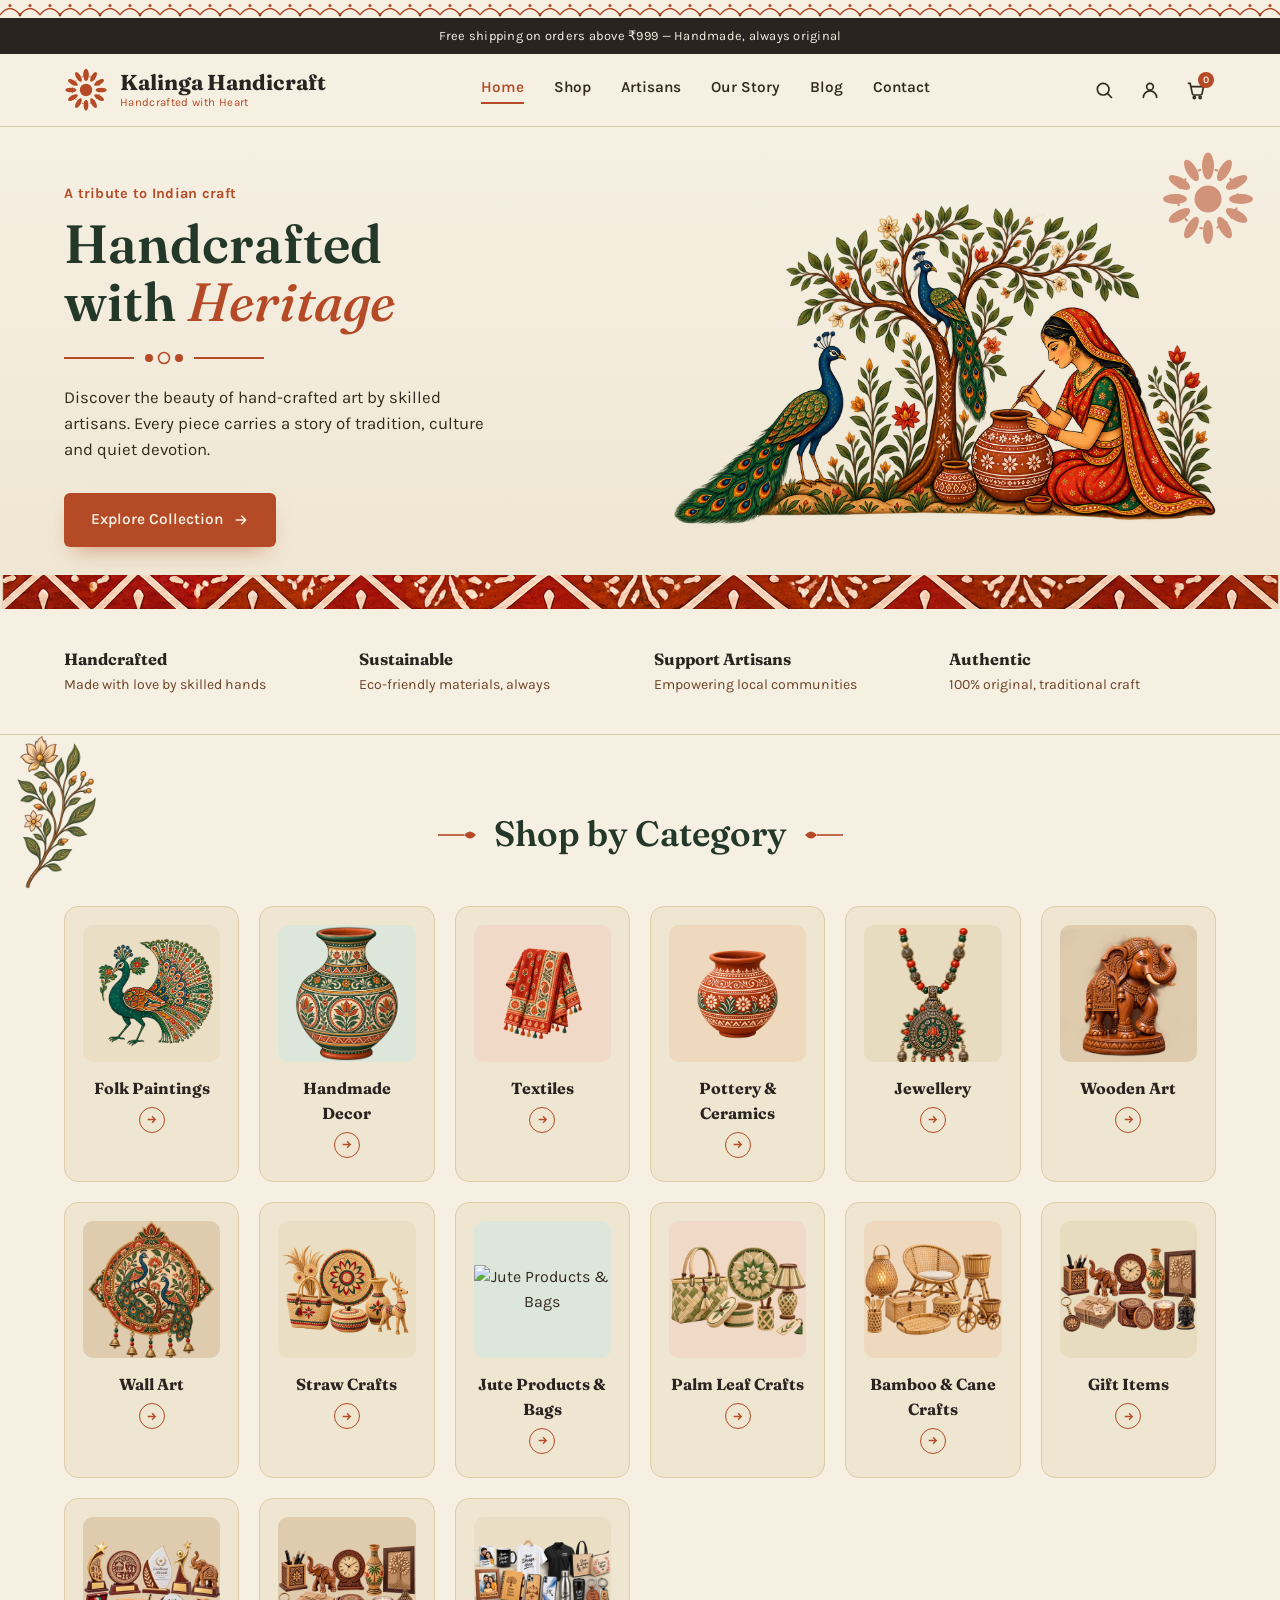
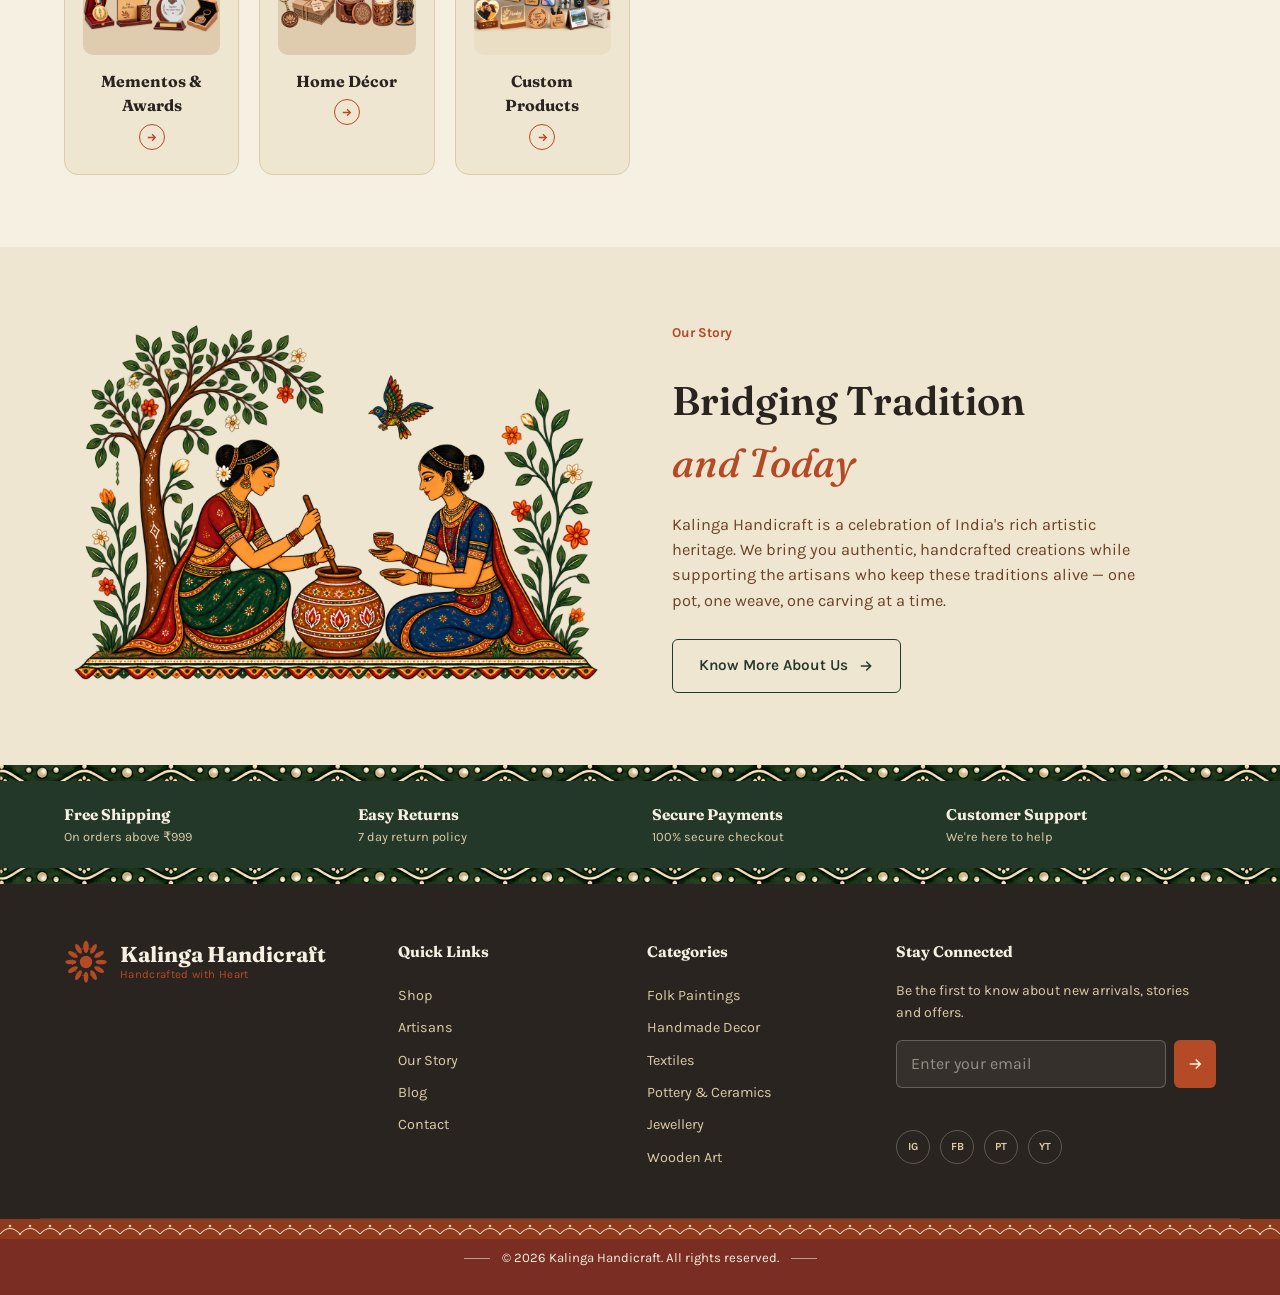
==== index.html @ b7c45e96 "first commit" ====
<!DOCTYPE html>
<html lang="en">
<head>
<meta charset="UTF-8">
<meta name="viewport" content="width=device-width, initial-scale=1.0">
<title>Kalinga Handicraft — Handcrafted with Heart</title>
<meta name="description" content="Discover authentic handcrafted art, textiles, pottery and jewellery made by skilled Indian artisans.">
<link rel="preconnect" href="https://fonts.googleapis.com">
<link rel="preconnect" href="https://fonts.gstatic.com" crossorigin>
<link href="https://fonts.googleapis.com/css2?family=Fraunces:ital,opsz,wght@0,9..144,400;0,9..144,500;0,9..144,600;0,9..144,700;1,9..144,500&family=Karla:wght@400;500;600;700&display=swap" rel="stylesheet">
<link rel="stylesheet" href="styles.css">
<style>
  /* ============ Added: branch decor + wooden-art 6-col grid tweaks ============
     These can be moved into styles.css later — left here inline so they work
     immediately without touching your existing stylesheet. */

  .categories { position: relative; overflow: hidden; }

  .category-branch {
    position: absolute;
    top: 0;
    height: 100%;
    width: clamp(60px, 8vw, 140px);
    object-fit: contain;
    object-position: top center;
    pointer-events: none;
    opacity: 0.9;
    z-index: 0;
  }
  .category-branch-left  { left: 0; }
  .category-branch-right { right: 0; transform: scaleX(-1); }

  .categories .wrap { position: relative; z-index: 1; }

  /* 6 categories now instead of 5 */
  .category-grid {
    display: grid;
    grid-template-columns: repeat(6, 1fr);
    gap: 20px;
  }
  @media (max-width: 900px) {
    .category-grid { grid-template-columns: repeat(3, 1fr); }
  }
  @media (max-width: 560px) {
    .category-grid { grid-template-columns: repeat(2, 1fr); }
    .category-branch { display: none; } /* keep mobile clean */
  }
</style>
</head>
<body>

<!-- ============ ORNAMENTAL TOP BORDER ============ -->
<div class="deco-strip deco-strip--top" aria-hidden="true"></div>

<!-- ============ TOP UTILITY STRIP ============ -->
<div class="topbar">
  <p>Free shipping on orders above ₹999 — Handmade, always original</p>
</div>

<!-- ============ HEADER ============ -->
<header class="site-header" id="siteHeader">
  <div class="wrap header-row">
    <a href="#" class="brand">
      <span class="brand-mark" aria-hidden="true">
        <svg viewBox="0 0 64 64"><use href="#motif-sun"></use></svg>
      </span>
      <span class="brand-text">
        <strong>Kalinga Handicraft</strong>
        <em>Handcrafted with Heart</em>
      </span>
    </a>

    <nav class="main-nav" id="mainNav" aria-label="Primary">
      <a href="#" class="active">Home</a>
      <a href="#categories">Shop</a>
      <a href="#story">Artisans</a>
      <a href="#story">Our Story</a>
      <a href="#footer">Blog</a>
      <a href="#footer">Contact</a>
    </nav>

    <div class="header-actions">
      <button class="icon-btn" id="searchToggle" aria-label="Search" aria-expanded="false">
        <svg viewBox="0 0 24 24"><circle cx="11" cy="11" r="7"/><line x1="21" y1="21" x2="16.4" y2="16.4"/></svg>
      </button>
      <button class="icon-btn" aria-label="Account">
        <svg viewBox="0 0 24 24"><circle cx="12" cy="8" r="4"/><path d="M4 21c0-4.4 3.6-8 8-8s8 3.6 8 8"/></svg>
      </button>
      <button class="icon-btn cart-btn" id="cartBtn" aria-label="Cart, 0 items">
        <svg viewBox="0 0 24 24"><path d="M3 4h2l2.6 12.4a2 2 0 0 0 2 1.6h7.7a2 2 0 0 0 2-1.6L21 8H6"/><circle cx="10" cy="21" r="1.3"/><circle cx="17" cy="21" r="1.3"/></svg>
        <span class="cart-count" id="cartCount">0</span>
      </button>
      <button class="hamburger" id="hamburger" aria-label="Open menu" aria-expanded="false">
        <span></span><span></span><span></span>
      </button>
    </div>
  </div>

  <div class="search-panel" id="searchPanel">
    <div class="wrap">
      <form id="searchForm">
        <input type="search" placeholder="Search for pottery, textiles, jewellery…" aria-label="Search products" autocomplete="off">
        <button type="submit">Search</button>
      </form>
    </div>
  </div>
</header>

<!-- ============ HERO ============ -->
<section class="hero">
  <svg class="hero-corner" viewBox="0 0 120 120" aria-hidden="true"><use href="#motif-sun"></use></svg>

  <div class="wrap hero-grid">
    <div class="hero-copy">
      <p class="hero-kicker">A tribute to Indian craft</p>
      <h1>Handcrafted<br>with <span>Heritage</span></h1>
      <div class="hero-rule" aria-hidden="true">
        <svg viewBox="0 0 200 14"><use href="#motif-divider"></use></svg>
      </div>
      <p class="hero-desc">Discover the beauty of hand-crafted art by skilled artisans. Every piece carries a story of tradition, culture and quiet devotion.</p>
      <a href="#categories" class="btn btn-primary">
        Explore Collection
        <svg viewBox="0 0 24 24" aria-hidden="true"><path d="M5 12h14M13 6l6 6-6 6"/></svg>
      </a>
    </div>

    <!--
      HOME PAGE / HERO IMAGE
      Save your image as: images/home-hero.jpg
      (or update the src below to match whatever filename you use)
    -->
    <div class="hero-art">
      <img src="images/home-hero.jpg" alt="Handcrafted Indian art and artisans" class="hero-illustration" loading="eager">
    </div>
  </div>

  <img src="images/hero-border.png" alt="" class="hero-border" aria-hidden="true">
</section>

<!-- ============ VALUE STRIP ============ -->
<section class="value-strip">
  <div class="wrap value-grid">
    <div class="value-item">
      <div><h3>Handcrafted</h3><p>Made with love by skilled hands</p></div>
    </div>
    <div class="value-item">
      <div><h3>Sustainable</h3><p>Eco-friendly materials, always</p></div>
    </div>
    <div class="value-item">
      <div><h3>Support Artisans</h3><p>Empowering local communities</p></div>
    </div>
    <div class="value-item">
      <div><h3>Authentic</h3><p>100% original, traditional craft</p></div>
    </div>
  </div>
</section>

<!-- ============ CATEGORIES ============ -->
<section class="categories" id="categories">

  <!--
    SIDE BRANCH DECORATIONS
    Save these two images as:
      images/left-branch-tree.jpg
      images/right-branch-tree.jpg
    (a tall, narrow vine/floral illustration works best — see the reference
    design). The right one is auto-mirrored with CSS (transform: scaleX(-1))
    so a single artwork can be reused on both sides if you prefer.
  -->
  <img src="images/left-branch-tree.jpg" alt="" class="category-branch category-branch-left" aria-hidden="true">

  <div class="wrap">
    <h2 class="section-title">
      <svg viewBox="0 0 40 14" class="title-flourish" aria-hidden="true"><use href="#motif-flourish"></use></svg>
      Shop by Category
      <svg viewBox="0 0 40 14" class="title-flourish flip" aria-hidden="true"><use href="#motif-flourish"></use></svg>
    </h2>

    <!--
      CATEGORY CARD IMAGES
      Save each image using the filename shown in each card's src
      (all inside an "images" folder):

        images/folk-paintings.jpg
        images/handmade-decor.jpg
        images/textiles.jpg
        images/pottery-ceramics.jpg
        images/jewellery.jpg
        images/wooden-art.jpg

      NOTE: if your live site still shows icon shapes instead of these
      photos, it's because script.js is likely re-generating this grid on
      load and overwriting it. Share script.js and I can remove that so
      this static markup (with real photos) is what actually renders.

      Add or remove <div class="category-card"> blocks to match your real
      categories — just keep each image filename matching what you upload.
    -->
    <div class="category-grid" id="categoryGrid">
      <a href="#" class="category-card">
        <img src="images/folk-paintings.jpg" alt="Folk Paintings" loading="lazy">
        <h3>Folk Paintings</h3>
      </a>
      <a href="#" class="category-card">
        <img src="images/handmade-decor.jpg" alt="Handmade Decor" loading="lazy">
        <h3>Handmade Decor</h3>
      </a>
      <a href="#" class="category-card">
        <img src="images/textiles.jpg" alt="Textiles" loading="lazy">
        <h3>Textiles</h3>
      </a>
      <a href="#" class="category-card">
        <img src="images/pottery-ceramics.jpg" alt="Pottery & Ceramics" loading="lazy">
        <h3>Pottery &amp; Ceramics</h3>
      </a>
      <a href="#" class="category-card">
        <img src="images/jewellery.jpg" alt="Jewellery" loading="lazy">
        <h3>Jewellery</h3>
      </a>
      <a href="#" class="category-card">
        <img src="images/wooden-art.jpg" alt="Wooden Art" loading="lazy">
        <h3>Wooden Art</h3>
      </a>
      <a href="#" class="category-card">
        <img src="images/wall-art.jpg" alt="Wall Art" loading="lazy">
        <h3>Wall Art</h3>
      </a>
      <a href="#" class="category-card">
        <img src="images/Straw Crafts.jpg" alt="Straw Crafts" loading="lazy">
        <h3>Straw Crafts</h3>
      </a>
      <a href="#" class="category-card">
        <img src="images/jute-products-bags.jpg" alt="Jute Products & Bags" loading="lazy">
        <h3>Jute Products & Bags</h3>
      </a>
      <a href="#" class="category-card">
        <img src="images/palm-leaf-crafts.jpg" alt="Palm Leaf Crafts" loading="lazy">
        <h3>Palm Leaf Crafts</h3>
      </a>
      <a href="#" class="category-card">
        <img src="images/Bamboo & Cane Crafts  .jpg" alt="Bamboo & Cane Crafts" loading="lazy">
        <h3>Bamboo & Cane Crafts</h3>
      </a>
      <a href="#" class="category-card">
        <img src="images/Gift Items.jpg" alt="Gift Items" loading="lazy">
        <h3>Gift Items</h3>
      </a>
      <a href="#" class="category-card">
        <img src="images/Mementos Awards.jpg" alt="Mementos & Awards" loading="lazy">
        <h3>Mementos & Awards</h3>
      </a>
      <a href="#" class="category-card">
        <img src="images/Home Décor.jpg" alt="Home Décor" loading="lazy">
        <h3>Home Décor</h3>
      </a>
      <a href="#" class="category-card">
        <img src="images/Custom Products.jpg" alt="Custom Products" loading="lazy">
        <h3>Custom Products</h3>
      </a>
    </div>
  </div>
</section>

<!-- ============ STORY ============ -->
<section class="story" id="story">
  <div class="wrap story-grid">
    <!--
      OUR STORY IMAGE
      Save your image as: images/our-story.jpg
      (or update the src below to match whatever filename you use)
    -->
    <div class="story-art">
      <img src="images/our-story.jpg" alt="Artisans shaping pottery by hand" class="story-illustration" loading="lazy">
    </div>

    <div class="story-copy">
      <p class="eyebrow-line"><span>Our Story</span></p>
      <h2>Bridging Tradition<br><em>and Today</em></h2>
      <p>Kalinga Handicraft is a celebration of India's rich artistic heritage. We bring you authentic, handcrafted creations while supporting the artisans who keep these traditions alive — one pot, one weave, one carving at a time.</p>
      <a href="#footer" class="btn btn-outline">
        Know More About Us
        <svg viewBox="0 0 24 24" aria-hidden="true"><path d="M5 12h14M13 6l6 6-6 6"/></svg>
      </a>
    </div>
  </div>
</section>

<!-- ============ SERVICE STRIP ============ -->
<section class="service-strip">
  <img src="images/quicklinks-border-top.png" alt="" class="service-strip-border service-strip-border--top" aria-hidden="true">
  <div class="wrap service-grid">
    <div class="service-item">
      <div><h4>Free Shipping</h4><p>On orders above ₹999</p></div>
    </div>
    <div class="service-item">
      <div><h4>Easy Returns</h4><p>7 day return policy</p></div>
    </div>
    <div class="service-item">
      <div><h4>Secure Payments</h4><p>100% secure checkout</p></div>
    </div>
    <div class="service-item">
      <div><h4>Customer Support</h4><p>We're here to help</p></div>
    </div>
  </div>
  <img src="images/quicklinks-border-bottom.png" alt="" class="service-strip-border service-strip-border--bottom" aria-hidden="true">
</section>

<!-- ============ NEWSLETTER + FOOTER ============ -->
<footer class="site-footer" id="footer">
  <div class="wrap footer-grid">
    <div class="footer-brand">
      <a href="#" class="brand">
        <span class="brand-mark" aria-hidden="true"><svg viewBox="0 0 64 64"><use href="#motif-sun"></use></svg></span>
        <span class="brand-text"><strong>Kalinga Handicraft</strong><em>Handcrafted with Heart</em></span>
      </a>
    </div>

    <nav class="footer-col" aria-label="Quick links">
      <h5>Quick Links</h5>
      <a href="#categories">Shop</a>
      <a href="#story">Artisans</a>
      <a href="#story">Our Story</a>
      <a href="#">Blog</a>
      <a href="#">Contact</a>
    </nav>

    <nav class="footer-col" aria-label="Categories">
      <h5>Categories</h5>
      <a href="#categories">Folk Paintings</a>
      <a href="#categories">Handmade Decor</a>
      <a href="#categories">Textiles</a>
      <a href="#categories">Pottery &amp; Ceramics</a>
      <a href="#categories">Jewellery</a>
      <a href="#categories">Wooden Art</a>
    </nav>

    <div class="footer-col footer-newsletter">
      <h5>Stay Connected</h5>
      <p>Be the first to know about new arrivals, stories and offers.</p>
      <form id="newsletterForm">
        <input type="email" required placeholder="Enter your email" aria-label="Email address">
        <button type="submit" aria-label="Subscribe">
          <svg viewBox="0 0 24 24"><path d="M5 12h14M13 6l6 6-6 6"/></svg>
        </button>
      </form>
      <p class="form-note" id="newsletterNote" role="status"></p>
      <div class="socials">
        <a href="#" aria-label="Instagram">IG</a>
        <a href="#" aria-label="Facebook">FB</a>
        <a href="#" aria-label="Pinterest">PT</a>
        <a href="#" aria-label="YouTube">YT</a>
      </div>
    </div>
  </div>

  <div class="footer-bottom">
    <p>© 2026 Kalinga Handicraft. All rights reserved.</p>
  </div>
</footer>

<!-- Toast for cart / actions -->
<div class="toast" id="toast" role="status" aria-live="polite"></div>

<!-- ============ SVG SYMBOL DEFS (shared motifs) ============ -->
<svg width="0" height="0" style="position:absolute" aria-hidden="true">
  <defs>
    <symbol id="motif-sun" viewBox="0 0 64 64">
      <circle cx="32" cy="32" r="9" fill="currentColor"/>
      <g fill="currentColor">
        <g id="petalgroup">
          <ellipse cx="32" cy="10" rx="4" ry="9"/>
        </g>
      </g>
      <g fill="currentColor">
        <ellipse cx="32" cy="10" rx="3.4" ry="8"/>
        <ellipse cx="32" cy="10" rx="3.4" ry="8" transform="rotate(30 32 32)"/>
        <ellipse cx="32" cy="10" rx="3.4" ry="8" transform="rotate(60 32 32)"/>
        <ellipse cx="32" cy="10" rx="3.4" ry="8" transform="rotate(90 32 32)"/>
        <ellipse cx="32" cy="10" rx="3.4" ry="8" transform="rotate(120 32 32)"/>
        <ellipse cx="32" cy="10" rx="3.4" ry="8" transform="rotate(150 32 32)"/>
        <ellipse cx="32" cy="10" rx="3.4" ry="8" transform="rotate(180 32 32)"/>
        <ellipse cx="32" cy="10" rx="3.4" ry="8" transform="rotate(210 32 32)"/>
        <ellipse cx="32" cy="10" rx="3.4" ry="8" transform="rotate(240 32 32)"/>
        <ellipse cx="32" cy="10" rx="3.4" ry="8" transform="rotate(270 32 32)"/>
        <ellipse cx="32" cy="10" rx="3.4" ry="8" transform="rotate(300 32 32)"/>
        <ellipse cx="32" cy="10" rx="3.4" ry="8" transform="rotate(330 32 32)"/>
      </g>
      <circle cx="32" cy="32" r="20" fill="none" stroke="currentColor" stroke-width="1.4" stroke-dasharray="2.4 3.4"/>
    </symbol>

    <symbol id="motif-divider" viewBox="0 0 200 14">
      <line x1="0" y1="7" x2="70" y2="7" stroke="currentColor" stroke-width="2"/>
      <circle cx="85" cy="7" r="4" fill="currentColor"/>
      <circle cx="100" cy="7" r="5.5" fill="none" stroke="currentColor" stroke-width="1.6"/>
      <circle cx="115" cy="7" r="4" fill="currentColor"/>
      <line x1="130" y1="7" x2="200" y2="7" stroke="currentColor" stroke-width="2"/>
    </symbol>

    <symbol id="motif-flourish" viewBox="0 0 40 14">
      <line x1="0" y1="7" x2="26" y2="7" stroke="currentColor" stroke-width="1.6"/>
      <path d="M26 7 q6 -7 12 0 q-6 7 -12 0Z" fill="currentColor"/>
    </symbol>
  </defs>
</svg>

<script src="script.js"></script>
</body>
</html>
---- styles.css ----
/* =========================================================
   KalaSetu — Design Tokens
========================================================= */
:root{
  --cream:        #F6F0E3;
  --cream-deep:   #EFE6D2;
  --sand-dark:    #DCCBA6;
  --brown:        #6B4226;
  --charcoal:     #2A2420;
  --ink:          #33291F;

  --terracotta:   #B54A26;
  --terracotta-dk:#8F3A1D;
  --maroon:       #7A2E23;
  --saffron:      #C9963E;
  --gold:         #C9963E;
  --clay:         #C1652F;
  --clay-dark:    #9A4C22;
  --skin:         #E7B98A;

  --green:        #3C5C43;
  --green-dark:   #24382A;
  --teal:         #2E5952;
  --teal-dark:    #1D3B36;

  --font-display: "Fraunces", "Georgia", serif;
  --font-body:    "Karla", "Segoe UI", sans-serif;

  --radius-sm: 6px;
  --radius-md: 14px;
  --shadow-card: 0 10px 24px -14px rgba(42,36,32,.35);

  --wrap: 1200px;
}

/* =========================================================
   Reset & base
========================================================= */
*,*::before,*::after{ box-sizing:border-box; }
html{ scroll-behavior:smooth; }
@media (prefers-reduced-motion: reduce){
  html{ scroll-behavior:auto; }
  *{ animation-duration:0.001ms !important; animation-iteration-count:1 !important; transition-duration:0.001ms !important; }
}
body{
  margin:0;
  font-family:var(--font-body);
  color:var(--ink);
  background:var(--cream);
  -webkit-font-smoothing:antialiased;
  line-height:1.55;
}
h1,h2,h3,h4,h5{ font-family:var(--font-display); margin:0; color:var(--charcoal); }
p{ margin:0; }
a{ color:inherit; text-decoration:none; }
img,svg{ display:block; max-width:100%; }
button{ font:inherit; cursor:pointer; }
ul{ list-style:none; margin:0; padding:0; }
:focus-visible{ outline:2.5px solid var(--terracotta); outline-offset:3px; }

.wrap{
  max-width:var(--wrap);
  margin-inline:auto;
  padding-inline:24px;
}

/* =========================================================
   Buttons
========================================================= */
.btn{
  display:inline-flex; align-items:center; gap:10px;
  padding:14px 26px;
  font-family:var(--font-body);
  font-weight:600;
  font-size:0.96rem;
  border-radius:var(--radius-sm);
  border:1.5px solid transparent;
  transition:transform .18s ease, background-color .18s ease, color .18s ease, box-shadow .18s ease;
  white-space:nowrap;
}
.btn svg{ width:16px; height:16px; fill:none; stroke:currentColor; stroke-width:2.2; stroke-linecap:round; }
.btn-primary{
  background:var(--terracotta);
  color:var(--cream);
  box-shadow:0 10px 22px -10px rgba(181,74,38,.6);
}
.btn-primary:hover{ background:var(--terracotta-dk); transform:translateY(-2px); }
.btn-outline{
  background:transparent;
  border-color:var(--green-dark);
  color:var(--green-dark);
}
.btn-outline:hover{ background:var(--green-dark); color:var(--cream); transform:translateY(-2px); }

/* =========================================================
   Ornamental border strips (mehndi-style repeating SVG tiles)
   Used: top of page, base of hero, edges of the service strip,
   and the footer's bottom-most band.
========================================================= */
.deco-strip{
  width:100%;
  background-repeat:repeat-x;
  background-position:left top;
}
.deco-strip--top{
  height:18px;
  background-color:var(--cream);
  background-image:url("data:image/svg+xml,%3Csvg%20xmlns%3D%22http%3A//www.w3.org/2000/svg%22%20width%3D%22240%22%20height%3D%2218%22%20viewBox%3D%220%200%20240%2018%22%3E%20%3Crect%20width%3D%22240%22%20height%3D%2218%22%20fill%3D%22%23F6F0E3%22/%3E%20%3Cg%20fill%3D%22none%22%20stroke%3D%22%23B54A26%22%20stroke-width%3D%221.3%22%3E%20%3Cpath%20d%3D%22M0%2C15%20Q10%2C2%2020%2C15%20Q30%2C2%2040%2C15%22%20/%3E%3Cpath%20d%3D%22M40%2C15%20Q50%2C2%2060%2C15%20Q70%2C2%2080%2C15%22%20/%3E%3Cpath%20d%3D%22M80%2C15%20Q90%2C2%20100%2C15%20Q110%2C2%20120%2C15%22%20/%3E%3Cpath%20d%3D%22M120%2C15%20Q130%2C2%20140%2C15%20Q150%2C2%20160%2C15%22%20/%3E%3Cpath%20d%3D%22M160%2C15%20Q170%2C2%20180%2C15%20Q190%2C2%20200%2C15%22%20/%3E%3Cpath%20d%3D%22M200%2C15%20Q210%2C2%20220%2C15%20Q230%2C2%20240%2C15%22%20/%3E%20%3C/g%3E%20%3Cg%20fill%3D%22%23B54A26%22%3E%20%3Ccircle%20cx%3D%2210%22%20cy%3D%225.5%22%20r%3D%221.6%22/%3E%3Ccircle%20cx%3D%2230%22%20cy%3D%225.5%22%20r%3D%221.6%22/%3E%3Ccircle%20cx%3D%2250%22%20cy%3D%225.5%22%20r%3D%221.6%22/%3E%3Ccircle%20cx%3D%2270%22%20cy%3D%225.5%22%20r%3D%221.6%22/%3E%3Ccircle%20cx%3D%2290%22%20cy%3D%225.5%22%20r%3D%221.6%22/%3E%3Ccircle%20cx%3D%22110%22%20cy%3D%225.5%22%20r%3D%221.6%22/%3E%3Ccircle%20cx%3D%22130%22%20cy%3D%225.5%22%20r%3D%221.6%22/%3E%3Ccircle%20cx%3D%22150%22%20cy%3D%225.5%22%20r%3D%221.6%22/%3E%3Ccircle%20cx%3D%22170%22%20cy%3D%225.5%22%20r%3D%221.6%22/%3E%3Ccircle%20cx%3D%22190%22%20cy%3D%225.5%22%20r%3D%221.6%22/%3E%3Ccircle%20cx%3D%22210%22%20cy%3D%225.5%22%20r%3D%221.6%22/%3E%3Ccircle%20cx%3D%22230%22%20cy%3D%225.5%22%20r%3D%221.6%22/%3E%20%3C/g%3E%20%3Cg%20fill%3D%22%238F3A1D%22%3E%20%3Ccircle%20cx%3D%2220%22%20cy%3D%2215%22%20r%3D%221.4%22/%3E%3Ccircle%20cx%3D%2260%22%20cy%3D%2215%22%20r%3D%221.4%22/%3E%3Ccircle%20cx%3D%22100%22%20cy%3D%2215%22%20r%3D%221.4%22/%3E%3Ccircle%20cx%3D%22140%22%20cy%3D%2215%22%20r%3D%221.4%22/%3E%3Ccircle%20cx%3D%22180%22%20cy%3D%2215%22%20r%3D%221.4%22/%3E%3Ccircle%20cx%3D%22220%22%20cy%3D%2215%22%20r%3D%221.4%22/%3E%20%3C/g%3E%20%3C/svg%3E");
  background-size:240px 18px;
}

/* =========================================================
   Topbar
========================================================= */
.topbar{
  background:var(--charcoal);
  color:var(--cream);
  text-align:center;
  font-size:0.8rem;
  letter-spacing:.02em;
  padding:8px 16px;
}

/* =========================================================
   Header
========================================================= */
.site-header{
  position:sticky; top:0; z-index:100;
  background:var(--cream);
  border-bottom:1px solid var(--sand-dark);
  transition:box-shadow .25s ease;
}
.site-header.scrolled{ box-shadow:0 8px 20px -14px rgba(0,0,0,.3); }

.header-row{
  display:flex; align-items:center; justify-content:space-between;
  padding-block:14px;
  gap:24px;
}
.brand{ display:flex; align-items:center; gap:12px; flex-shrink:0; }
.brand-mark{ width:44px; height:44px; color:var(--terracotta); flex-shrink:0; }
.brand-mark svg{ width:100%; height:100%; }
.brand-text{ display:flex; flex-direction:column; line-height:1.2; }
.brand-text strong{ font-family:var(--font-display); font-size:1.35rem; color:var(--charcoal); }
.brand-text em{ font-style:normal; font-size:.72rem; color:var(--terracotta); letter-spacing:.03em; }

.main-nav{ display:flex; align-items:center; gap:30px; }
.main-nav a{
  font-weight:600; font-size:.96rem; color:var(--ink);
  position:relative; padding-bottom:4px;
}
.main-nav a::after{
  content:""; position:absolute; left:0; right:100%; bottom:0; height:2px;
  background:var(--terracotta); transition:right .22s ease;
}
.main-nav a:hover::after, .main-nav a.active::after{ right:0; }
.main-nav a.active{ color:var(--terracotta); }

.header-actions{ display:flex; align-items:center; gap:6px; }
.icon-btn{
  width:40px; height:40px; display:grid; place-items:center;
  background:transparent; border:none; border-radius:50%;
  color:var(--ink); position:relative; transition:background .18s ease, color .18s ease;
}
.icon-btn:hover{ background:var(--cream-deep); color:var(--terracotta); }
.icon-btn svg{ width:20px; height:20px; fill:none; stroke:currentColor; stroke-width:2; stroke-linecap:round; stroke-linejoin:round; }
.cart-count{
  position:absolute; top:2px; right:2px;
  width:16px; height:16px; border-radius:50%;
  background:var(--terracotta); color:var(--cream);
  font-size:.62rem; font-weight:700; display:grid; place-items:center;
  transition:transform .2s ease;
}
.cart-count.bump{ transform:scale(1.4); }

.hamburger{
  display:none; width:40px; height:40px; border:none; background:none;
  flex-direction:column; justify-content:center; align-items:center; gap:5px;
}
.hamburger span{ width:22px; height:2px; background:var(--charcoal); transition:transform .25s ease, opacity .25s ease; }
.hamburger[aria-expanded="true"] span:nth-child(1){ transform:translateY(7px) rotate(45deg); }
.hamburger[aria-expanded="true"] span:nth-child(2){ opacity:0; }
.hamburger[aria-expanded="true"] span:nth-child(3){ transform:translateY(-7px) rotate(-45deg); }

.search-panel{
  max-height:0; overflow:hidden;
  background:var(--cream-deep);
  transition:max-height .3s ease;
}
.search-panel.open{ max-height:90px; border-top:1px solid var(--sand-dark); }
.search-panel form{ display:flex; gap:10px; padding:16px 0; }
.search-panel input{
  flex:1; padding:12px 16px; border:1.5px solid var(--sand-dark);
  border-radius:var(--radius-sm); font:inherit; background:var(--cream);
}
.search-panel button{
  padding:12px 22px; background:var(--terracotta); color:var(--cream);
  border:none; border-radius:var(--radius-sm); font-weight:600;
}

/* =========================================================
   Hero
========================================================= */
.hero{
  position:relative;
  background:linear-gradient(180deg, var(--cream) 0%, var(--cream-deep) 100%);
  overflow:hidden;
  padding-bottom:0;
}
.hero-corner{
  position:absolute; top:24px; right:24px;
  width:96px; height:96px; color:var(--terracotta); opacity:.55;
}
.hero-grid{
  display:grid; grid-template-columns:1.05fr 1fr;
  align-items:center; gap:40px;
  padding-top:56px;
  padding-bottom:28px;
}
.hero-kicker{
  font-weight:700; color:var(--terracotta); font-size:.9rem;
  letter-spacing:.02em; margin-bottom:10px;
}
.hero-copy h1{
  font-size:clamp(2.5rem, 4.2vw, 3.6rem);
  line-height:1.08; font-weight:600; color:var(--green-dark);
}
.hero-copy h1 span{ color:var(--terracotta); font-style:italic; font-weight:500; }
.hero-rule{ width:200px; color:var(--terracotta); margin:20px 0; }
.hero-desc{ max-width:44ch; font-size:1.05rem; color:var(--ink); margin-bottom:30px; }
.hero-illustration{ width:100%; height: auto; display:block; }

/* Hero base border — sits flush under the hero art with no gap, so the
   illustration reads as "sitting on" the ornamental band beneath it.
   Height is a fixed value (not aspect-ratio), so it stays a slim strip
   on wide screens instead of growing thicker with viewport width.
   >>> Change the "height" below to make the band thicker/thinner. <<< */
.hero-border{
  display:block;
  width:100%;
  height:34px;
  object-fit:cover;
  object-position:center;
  margin-top:0;
}

/* =========================================================
   Value strip
========================================================= */
.value-strip{ background:var(--cream); padding-block:38px; border-bottom:1px solid var(--sand-dark); }
.value-grid{
  display:grid; grid-template-columns:repeat(4,1fr); gap:28px;
}
.value-item{ display:flex; align-items:flex-start; gap:14px; }
.value-item svg{ width:34px; height:34px; flex-shrink:0; fill:none; stroke:var(--terracotta); stroke-width:1.6; stroke-linecap:round; stroke-linejoin:round; margin-top:2px; }
.value-item h3{ font-size:1.02rem; font-weight:700; margin-bottom:2px; }
.value-item p{ font-size:.88rem; color:var(--brown); }

/* =========================================================
   Categories
========================================================= */
.categories{ padding-block:72px; }
.section-title{
  text-align:center; font-size:clamp(1.7rem,3vw,2.2rem); font-weight:600;
  color:var(--green-dark); margin-bottom:44px;
  display:flex; align-items:center; justify-content:center; gap:16px;
}
.title-flourish{ width:40px; height:14px; color:var(--terracotta); }
.title-flourish.flip{ transform:scaleX(-1); }

.category-grid{
  display:grid; grid-template-columns:repeat(6,1fr); gap:20px;
}
.cat-card{
  background:var(--cream-deep);
  border-radius:var(--radius-md);
  padding:18px 18px 22px;
  text-align:center;
  border:1px solid var(--sand-dark);
  transition:transform .22s ease, box-shadow .22s ease, border-color .22s ease;
  cursor:pointer;
}
.cat-card:hover{ transform:translateY(-6px); box-shadow:var(--shadow-card); border-color:var(--terracotta); }
.cat-thumb{
  width:100%; aspect-ratio:1; border-radius:10px; margin-bottom:14px;
  display:grid; place-items:center; overflow:hidden;
}
.cat-thumb svg{ width:58%; height:58%; }
.cat-card h3{ font-size:1rem; font-weight:700; margin-bottom:6px; color:var(--charcoal); }
.cat-card .go{
  display:inline-flex; width:26px; height:26px; border-radius:50%;
  border:1.4px solid var(--terracotta); color:var(--terracotta);
  align-items:center; justify-content:center; transition:background .2s ease, color .2s ease;
}
.cat-card .go svg{ width:13px; height:13px; fill:none; stroke:currentColor; stroke-width:2.4; margin:0; }
.cat-card:hover .go{ background:var(--terracotta); color:var(--cream); }

/* =========================================================
   Story
========================================================= */
.story{ padding-block:72px; background:var(--cream-deep); }
.story-grid{
  display:grid; grid-template-columns:1fr 1fr; gap:64px; align-items:center;
}
.eyebrow-line span{
  color:var(--terracotta); font-weight:700; font-size:.85rem;
}
.story-copy h2{
  font-size:clamp(1.9rem,3.4vw,2.5rem); margin:10px 0 18px; color:var(--charcoal); font-weight:600;
}
.story-copy h2 em{ font-style:italic; color:var(--terracotta); font-weight:500; }
.story-copy p{ color:var(--brown); max-width:48ch; margin-bottom:26px; font-size:1.02rem; }

/* =========================================================
   Service strip
========================================================= */
.service-strip{
  position:relative;
  background:var(--green-dark);
  padding-block:38px;
  color:var(--cream);
}
/* Real carved-wood border artwork framing the strip's top and bottom
   edges, sitting flush above the Quick Links column below it. Fixed
   height + object-fit:cover keeps it a slim trim on wide screens.
   >>> Change the "height" below to make the trim thicker/thinner. <<< */
.service-strip-border{
  display:block;
  position:absolute;
  left:0; right:0;
  width:100%;
  height:16px;
  object-fit:cover;
  object-position:center;
  pointer-events:none;
}
.service-strip-border--top{
  top:0;
}
.service-strip-border--bottom{
  bottom:0;
}

.service-grid{ display:grid; grid-template-columns:repeat(4,1fr); gap:24px; }
.service-item{ display:flex; align-items:center; gap:14px; }
.service-item svg{ width:30px; height:30px; flex-shrink:0; fill:none; stroke:var(--gold); stroke-width:1.7; stroke-linecap:round; stroke-linejoin:round; }
.service-item h4{ color:var(--cream); font-size:.96rem; font-weight:700; }
.service-item p{ font-size:.8rem; color:var(--sand-dark); }

/* =========================================================
   Footer
========================================================= */
.site-footer{ background:var(--charcoal); color:var(--sand-dark); padding-top:56px; }
.footer-grid{
  display:grid; grid-template-columns:1.4fr 1fr 1fr 1.5fr; gap:36px;
  padding-bottom:44px; border-bottom:1px solid rgba(246,240,227,.12);
}
.footer-brand .brand-text strong{ color:var(--cream); }
.footer-brand p{ margin-top:14px; font-size:.88rem; max-width:30ch; }
.footer-col h5{ color:var(--cream); font-size:.95rem; margin-bottom:16px; font-weight:700; }
.footer-col a{ display:block; padding:5px 0; font-size:.9rem; transition:color .18s ease, padding-left .18s ease; }
.footer-col a:hover{ color:var(--gold); padding-left:4px; }
.footer-newsletter p{ font-size:.88rem; margin-bottom:16px; }
#newsletterForm{ display:flex; gap:8px; }
#newsletterForm input{
  flex:1; min-width:0; padding:11px 14px; border-radius:var(--radius-sm);
  border:1.5px solid rgba(246,240,227,.25); background:rgba(246,240,227,.06); color:var(--cream); font:inherit;
}
#newsletterForm input::placeholder{ color:rgba(246,240,227,.5); }
#newsletterForm button{
  width:42px; flex-shrink:0; background:var(--terracotta); border:none; border-radius:var(--radius-sm);
  display:grid; place-items:center; color:var(--cream); transition:background .18s ease;
}
#newsletterForm button:hover{ background:var(--terracotta-dk); }
#newsletterForm button svg{ width:18px; height:18px; fill:none; stroke:currentColor; stroke-width:2.2; }
.form-note{ font-size:.8rem; margin-top:10px; min-height:1em; color:var(--gold); }
.socials{ display:flex; gap:10px; margin-top:18px; }
.socials a{
  width:34px; height:34px; border-radius:50%; border:1px solid rgba(246,240,227,.25);
  display:grid; place-items:center; font-size:.68rem; font-weight:700; letter-spacing:.02em;
  transition:background .18s ease, border-color .18s ease;
}
.socials a:hover{ background:var(--terracotta); border-color:var(--terracotta); color:var(--cream); }

/* Bottom-most ornamental band — maroon scalloped strip carrying the
   copyright line, matching the top/hero borders in style. */
.footer-bottom{
  text-align:center;
  padding:26px 0;
  font-size:.82rem;
  color:var(--cream);
  background-color:var(--maroon);
  background-image:url("data:image/svg+xml,%3Csvg%20xmlns%3D%22http%3A//www.w3.org/2000/svg%22%20width%3D%22240%22%20height%3D%2220%22%20viewBox%3D%220%200%20240%2020%22%3E%20%3Crect%20width%3D%22240%22%20height%3D%2220%22%20fill%3D%22%238F3A1D%22/%3E%20%3Cg%20fill%3D%22none%22%20stroke%3D%22%23F2E6CE%22%20stroke-width%3D%221.1%22%20opacity%3D%220.9%22%3E%20%3Cpath%20d%3D%22M0%2C15%20Q10%2C4%2020%2C15%20Q30%2C4%2040%2C15%22%20/%3E%3Cpath%20d%3D%22M40%2C15%20Q50%2C4%2060%2C15%20Q70%2C4%2080%2C15%22%20/%3E%3Cpath%20d%3D%22M80%2C15%20Q90%2C4%20100%2C15%20Q110%2C4%20120%2C15%22%20/%3E%3Cpath%20d%3D%22M120%2C15%20Q130%2C4%20140%2C15%20Q150%2C4%20160%2C15%22%20/%3E%3Cpath%20d%3D%22M160%2C15%20Q170%2C4%20180%2C15%20Q190%2C4%20200%2C15%22%20/%3E%3Cpath%20d%3D%22M200%2C15%20Q210%2C4%20220%2C15%20Q230%2C4%20240%2C15%22%20/%3E%20%3C/g%3E%20%3Cg%20fill%3D%22%23F2E6CE%22%20opacity%3D%220.9%22%3E%20%3Ccircle%20cx%3D%2210%22%20cy%3D%227%22%20r%3D%221.3%22/%3E%3Ccircle%20cx%3D%2230%22%20cy%3D%227%22%20r%3D%221.3%22/%3E%3Ccircle%20cx%3D%2250%22%20cy%3D%227%22%20r%3D%221.3%22/%3E%3Ccircle%20cx%3D%2270%22%20cy%3D%227%22%20r%3D%221.3%22/%3E%3Ccircle%20cx%3D%2290%22%20cy%3D%227%22%20r%3D%221.3%22/%3E%3Ccircle%20cx%3D%22110%22%20cy%3D%227%22%20r%3D%221.3%22/%3E%3Ccircle%20cx%3D%22130%22%20cy%3D%227%22%20r%3D%221.3%22/%3E%3Ccircle%20cx%3D%22150%22%20cy%3D%227%22%20r%3D%221.3%22/%3E%3Ccircle%20cx%3D%22170%22%20cy%3D%227%22%20r%3D%221.3%22/%3E%3Ccircle%20cx%3D%22190%22%20cy%3D%227%22%20r%3D%221.3%22/%3E%3Ccircle%20cx%3D%22210%22%20cy%3D%227%22%20r%3D%221.3%22/%3E%3Ccircle%20cx%3D%22230%22%20cy%3D%227%22%20r%3D%221.3%22/%3E%20%3C/g%3E%20%3Cg%20fill%3D%22%23F2E6CE%22%20opacity%3D%220.85%22%3E%20%3Ccircle%20cx%3D%2220%22%20cy%3D%2215%22%20r%3D%221.1%22/%3E%3Ccircle%20cx%3D%2260%22%20cy%3D%2215%22%20r%3D%221.1%22/%3E%3Ccircle%20cx%3D%22100%22%20cy%3D%2215%22%20r%3D%221.1%22/%3E%3Ccircle%20cx%3D%22140%22%20cy%3D%2215%22%20r%3D%221.1%22/%3E%3Ccircle%20cx%3D%22180%22%20cy%3D%2215%22%20r%3D%221.1%22/%3E%3Ccircle%20cx%3D%22220%22%20cy%3D%2215%22%20r%3D%221.1%22/%3E%20%3C/g%3E%20%3C/svg%3E");
  background-repeat:repeat-x;
  background-position:left top;
  background-size:240px 20px;
}
.footer-bottom p{
  display:inline-flex;
  align-items:center;
  gap:12px;
}
.footer-bottom p::before,
.footer-bottom p::after{
  content:"";
  width:26px;
  height:1px;
  background:rgba(246,240,227,.55);
}

/* =========================================================
   Toast
========================================================= */
.toast{
  position:fixed; left:50%; bottom:28px; transform:translate(-50%,20px);
  background:var(--charcoal); color:var(--cream); padding:12px 22px;
  border-radius:999px; font-size:.9rem; font-weight:600;
  opacity:0; pointer-events:none; transition:opacity .3s ease, transform .3s ease;
  z-index:999; box-shadow:0 12px 30px -10px rgba(0,0,0,.5);
}
.toast.show{ opacity:1; transform:translate(-50%,0); }

/* =========================================================
   Responsive
========================================================= */
@media (max-width: 1024px){
  .category-grid{ grid-template-columns:repeat(3,1fr); }
  .footer-grid{ grid-template-columns:1fr 1fr; }
}

@media (max-width: 880px){
  .main-nav{
    position:absolute; top:100%; left:0; right:0;
    background:var(--cream); border-bottom:1px solid var(--sand-dark);
    flex-direction:column; align-items:stretch; gap:0;
    max-height:0; overflow:hidden; transition:max-height .3s ease;
  }
  .main-nav.open{ max-height:340px; }
  .main-nav a{ padding:16px 24px; border-top:1px solid var(--sand-dark); }
  .main-nav a::after{ display:none; }
  .hamburger{ display:flex; }

  .hero-grid{ grid-template-columns:1fr; text-align:center; }
  .hero-copy{ order:2; }
  .hero-art{ order:1; max-width:420px; margin-inline:auto; }
  .hero-rule{ margin-inline:auto; }
  .hero-desc{ margin-inline:auto; }

  .value-grid{ grid-template-columns:1fr 1fr; }
  .story-grid{ grid-template-columns:1fr; }
  .story-copy{ text-align:center; }
  .story-copy p{ margin-inline:auto; }
  .service-grid{ grid-template-columns:1fr 1fr; }
}

@media (max-width: 620px){
  .category-grid{ grid-template-columns:repeat(2,1fr); }
  .value-grid{ grid-template-columns:1fr; }
  .service-grid{ grid-template-columns:1fr; }
  .footer-grid{ grid-template-columns:1fr; text-align:center; }
  .footer-col a:hover{ padding-left:0; }
  .socials{ justify-content:center; }
  #newsletterForm{ max-width:340px; margin-inline:auto; }
  .header-row{ padding-block:10px; }
  .brand-text strong{ font-size:1.1rem; }
  .deco-strip--top{ height:12px; background-size:160px 12px; }
}
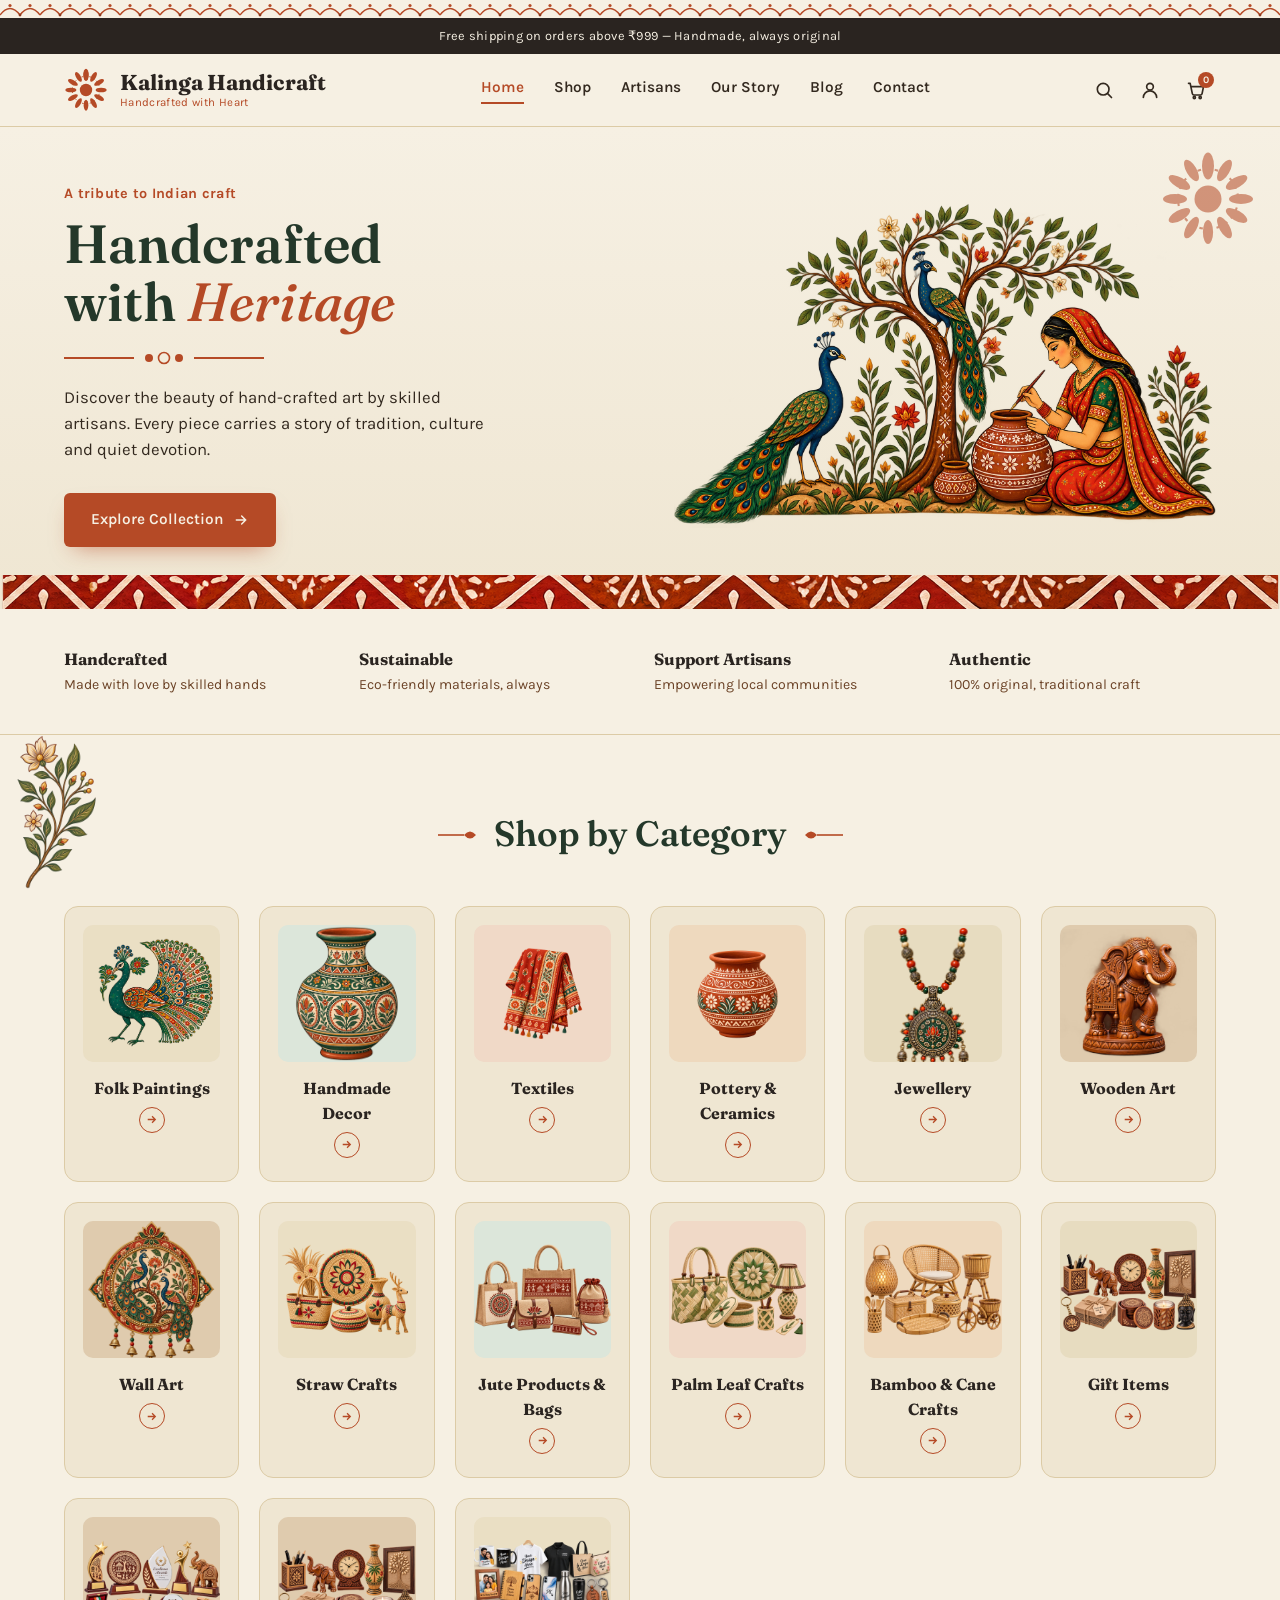
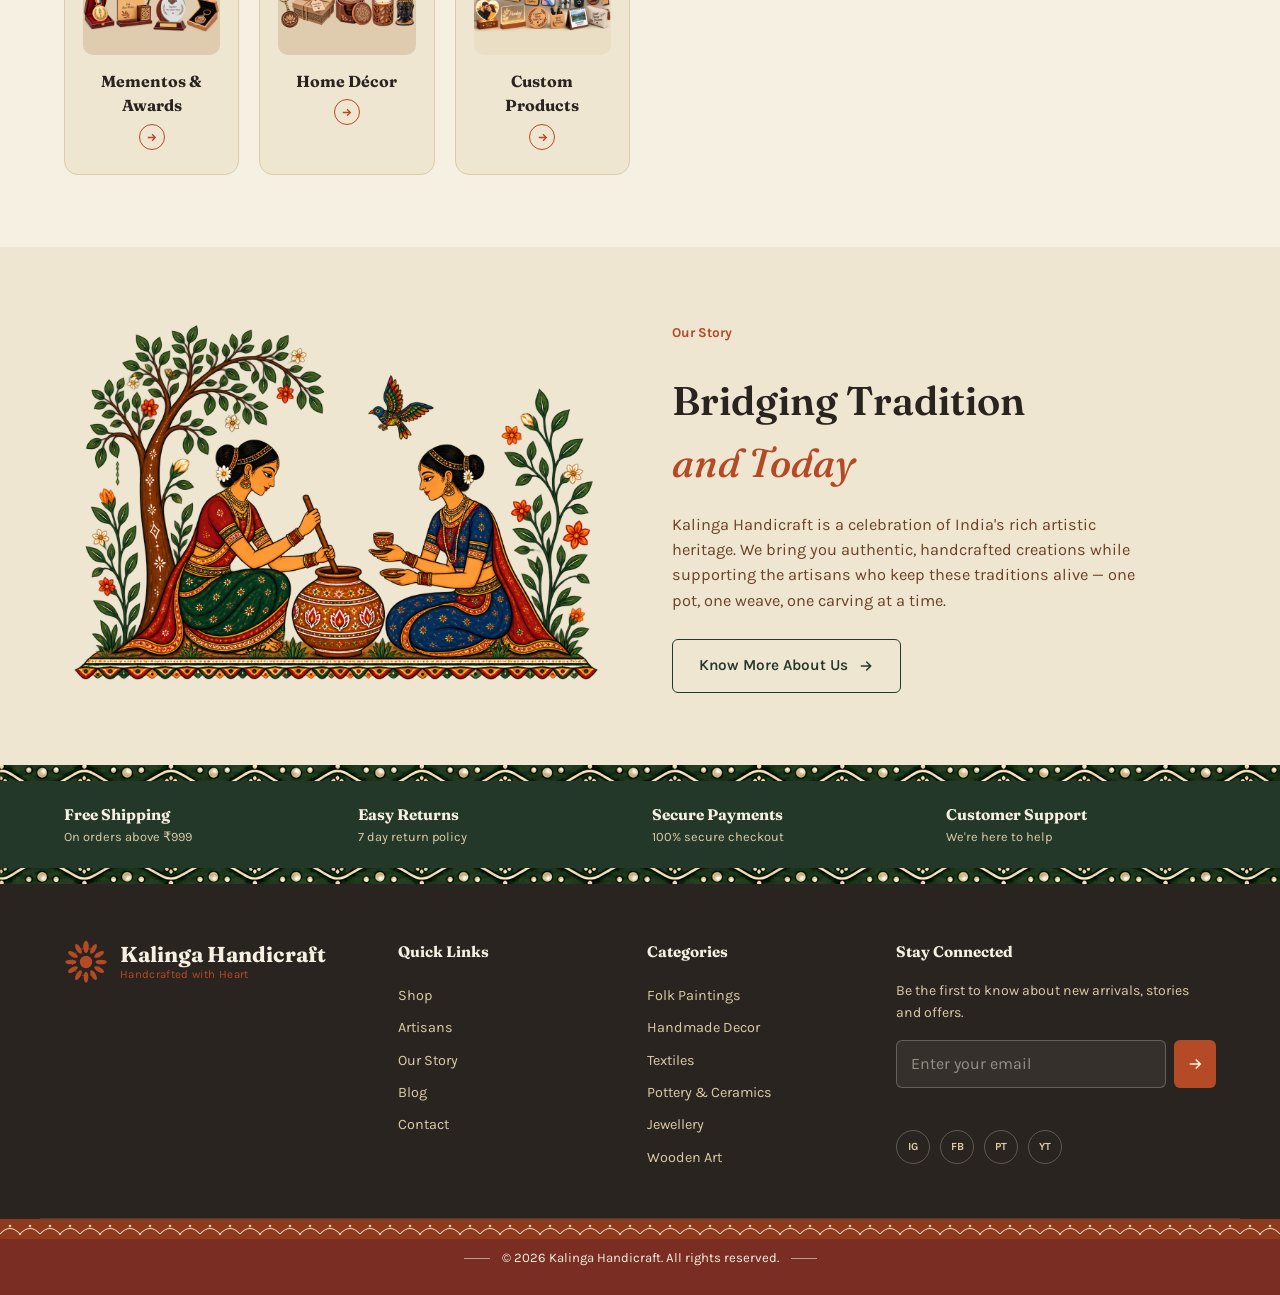
==== commit 2f561985: "changes" ====
--- a/index.html
+++ b/index.html
@@ -230,7 +230,7 @@
         <h3>Straw Crafts</h3>
       </a>
       <a href="#" class="category-card">
-        <img src="images/jute-products-bags.jpg" alt="Jute Products & Bags" loading="lazy">
+        <img src="images/jute.jpg" alt="Jute Products & Bags" loading="lazy">
         <h3>Jute Products & Bags</h3>
       </a>
       <a href="#" class="category-card">
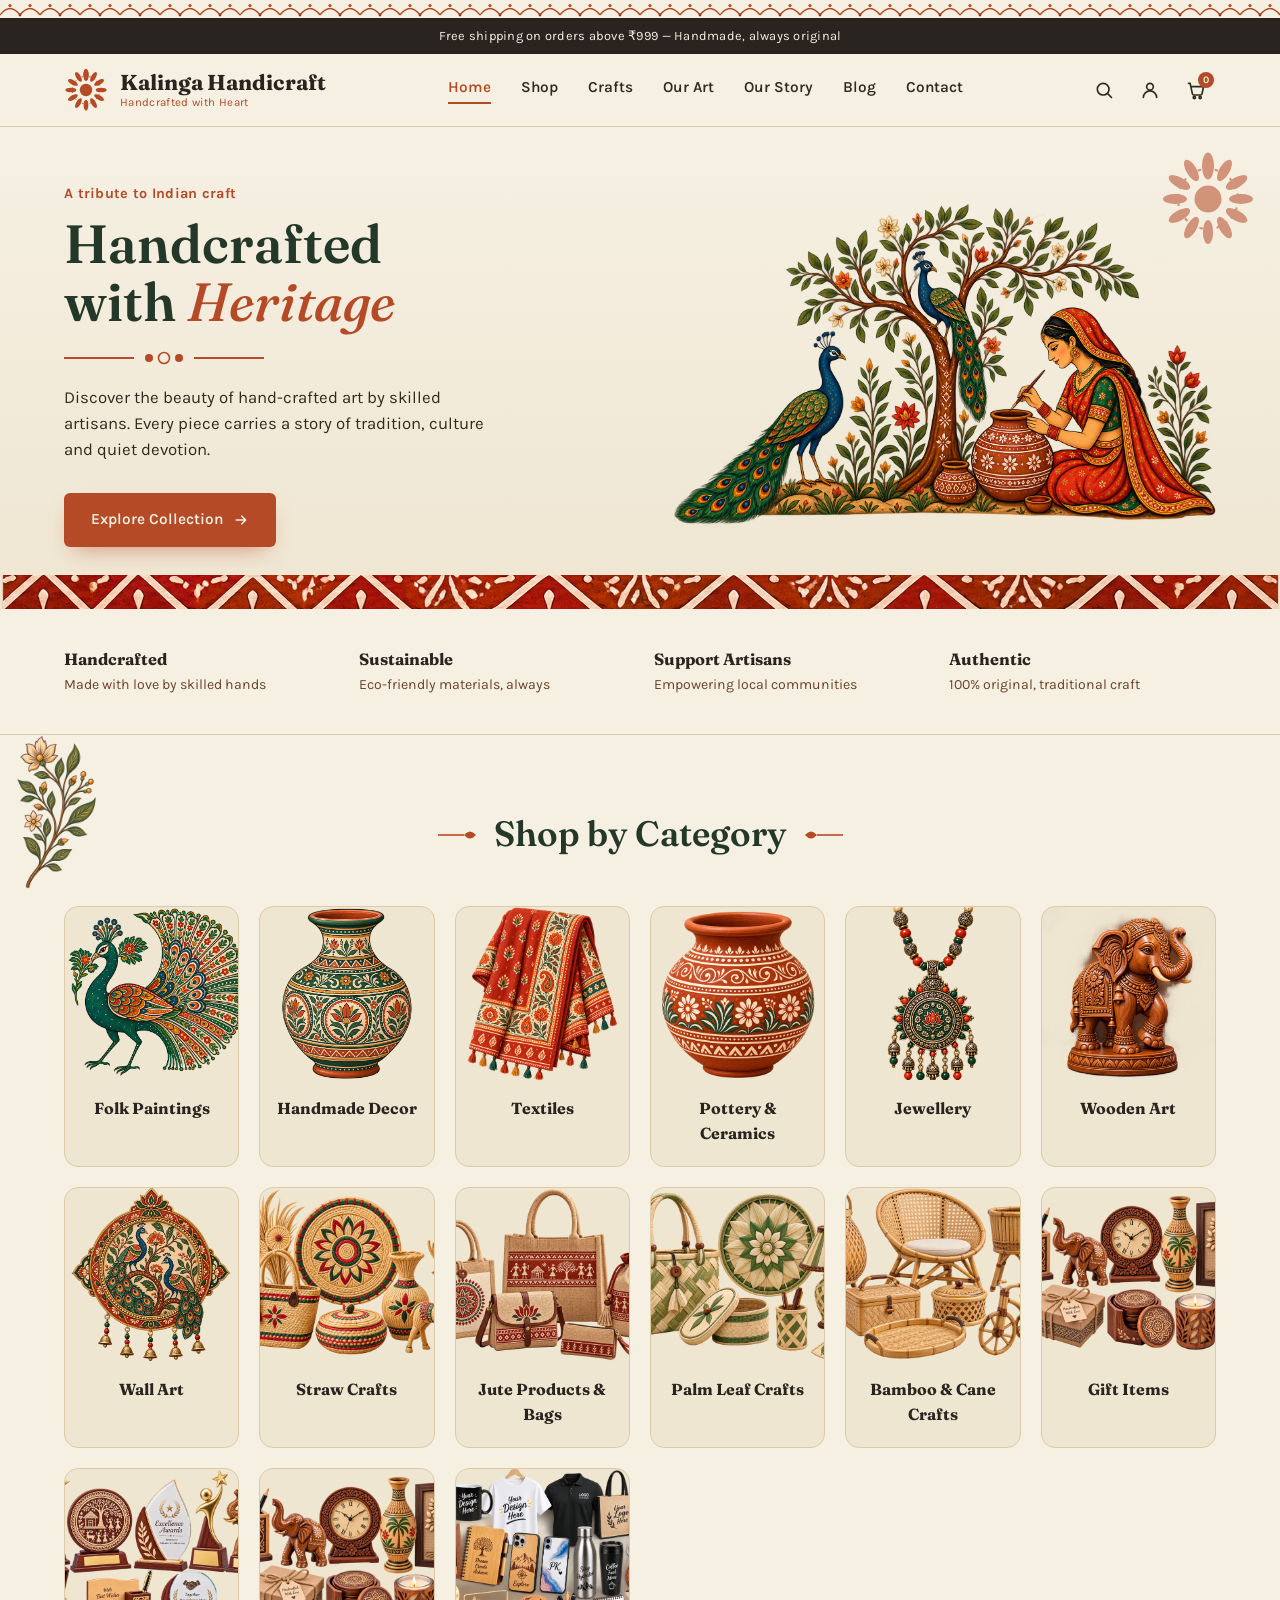
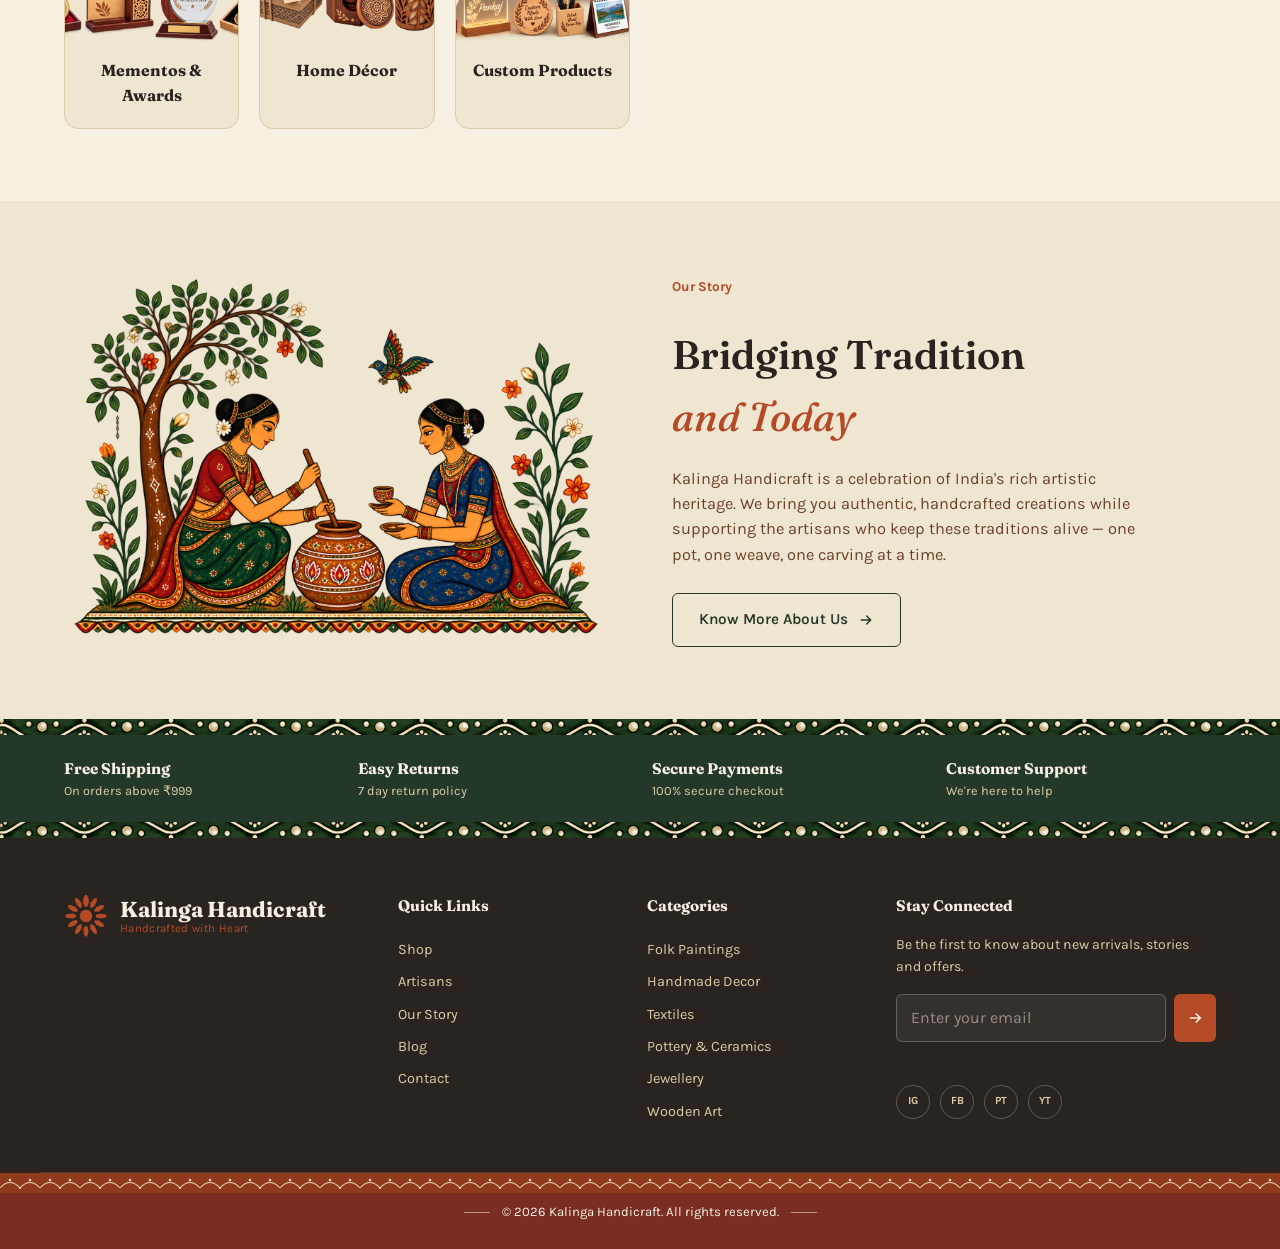
==== commit 0dba48d0: "changes" ====
--- a/index.html
+++ b/index.html
@@ -9,43 +9,6 @@
 <link rel="preconnect" href="https://fonts.gstatic.com" crossorigin>
 <link href="https://fonts.googleapis.com/css2?family=Fraunces:ital,opsz,wght@0,9..144,400;0,9..144,500;0,9..144,600;0,9..144,700;1,9..144,500&family=Karla:wght@400;500;600;700&display=swap" rel="stylesheet">
 <link rel="stylesheet" href="styles.css">
-<style>
-  /* ============ Added: branch decor + wooden-art 6-col grid tweaks ============
-     These can be moved into styles.css later — left here inline so they work
-     immediately without touching your existing stylesheet. */
-
-  .categories { position: relative; overflow: hidden; }
-
-  .category-branch {
-    position: absolute;
-    top: 0;
-    height: 100%;
-    width: clamp(60px, 8vw, 140px);
-    object-fit: contain;
-    object-position: top center;
-    pointer-events: none;
-    opacity: 0.9;
-    z-index: 0;
-  }
-  .category-branch-left  { left: 0; }
-  .category-branch-right { right: 0; transform: scaleX(-1); }
-
-  .categories .wrap { position: relative; z-index: 1; }
-
-  /* 6 categories now instead of 5 */
-  .category-grid {
-    display: grid;
-    grid-template-columns: repeat(6, 1fr);
-    gap: 20px;
-  }
-  @media (max-width: 900px) {
-    .category-grid { grid-template-columns: repeat(3, 1fr); }
-  }
-  @media (max-width: 560px) {
-    .category-grid { grid-template-columns: repeat(2, 1fr); }
-    .category-branch { display: none; } /* keep mobile clean */
-  }
-</style>
 </head>
 <body>
 
@@ -60,7 +23,7 @@
 <!-- ============ HEADER ============ -->
 <header class="site-header" id="siteHeader">
   <div class="wrap header-row">
-    <a href="#" class="brand">
+    <a href="index.html" class="brand">
       <span class="brand-mark" aria-hidden="true">
         <svg viewBox="0 0 64 64"><use href="#motif-sun"></use></svg>
       </span>
@@ -71,12 +34,13 @@
     </a>
 
     <nav class="main-nav" id="mainNav" aria-label="Primary">
-      <a href="#" class="active">Home</a>
-      <a href="#categories">Shop</a>
-      <a href="#story">Artisans</a>
-      <a href="#story">Our Story</a>
-      <a href="#footer">Blog</a>
-      <a href="#footer">Contact</a>
+      <a href="index.html" class="active">Home</a>
+      <a href="shop.html">Shop</a>
+      <a href="crafts.html">Crafts</a>
+      <a href="our-art.html">Our Art</a>
+      <a href="our-story.html">Our Story</a>
+      <a href="blog.html">Blog</a>
+      <a href="contact.html">Contact</a>
     </nav>
 
     <div class="header-actions">
@@ -193,67 +157,67 @@
       load and overwriting it. Share script.js and I can remove that so
       this static markup (with real photos) is what actually renders.
 
-      Add or remove <div class="category-card"> blocks to match your real
+      Add or remove <div class="category-card fx-card"> blocks to match your real
       categories — just keep each image filename matching what you upload.
     -->
     <div class="category-grid" id="categoryGrid">
-      <a href="#" class="category-card">
+      <a href="#" class="category-card fx-card">
         <img src="images/folk-paintings.jpg" alt="Folk Paintings" loading="lazy">
         <h3>Folk Paintings</h3>
       </a>
-      <a href="#" class="category-card">
+      <a href="#" class="category-card fx-card">
         <img src="images/handmade-decor.jpg" alt="Handmade Decor" loading="lazy">
         <h3>Handmade Decor</h3>
       </a>
-      <a href="#" class="category-card">
+      <a href="#" class="category-card fx-card">
         <img src="images/textiles.jpg" alt="Textiles" loading="lazy">
         <h3>Textiles</h3>
       </a>
-      <a href="#" class="category-card">
+      <a href="#" class="category-card fx-card">
         <img src="images/pottery-ceramics.jpg" alt="Pottery & Ceramics" loading="lazy">
         <h3>Pottery &amp; Ceramics</h3>
       </a>
-      <a href="#" class="category-card">
+      <a href="#" class="category-card fx-card">
         <img src="images/jewellery.jpg" alt="Jewellery" loading="lazy">
         <h3>Jewellery</h3>
       </a>
-      <a href="#" class="category-card">
+      <a href="#" class="category-card fx-card">
         <img src="images/wooden-art.jpg" alt="Wooden Art" loading="lazy">
         <h3>Wooden Art</h3>
       </a>
-      <a href="#" class="category-card">
+      <a href="#" class="category-card fx-card">
         <img src="images/wall-art.jpg" alt="Wall Art" loading="lazy">
         <h3>Wall Art</h3>
       </a>
-      <a href="#" class="category-card">
+      <a href="#" class="category-card fx-card">
         <img src="images/Straw Crafts.jpg" alt="Straw Crafts" loading="lazy">
         <h3>Straw Crafts</h3>
       </a>
-      <a href="#" class="category-card">
+      <a href="#" class="category-card fx-card">
         <img src="images/jute.jpg" alt="Jute Products & Bags" loading="lazy">
         <h3>Jute Products & Bags</h3>
       </a>
-      <a href="#" class="category-card">
+      <a href="#" class="category-card fx-card">
         <img src="images/palm-leaf-crafts.jpg" alt="Palm Leaf Crafts" loading="lazy">
         <h3>Palm Leaf Crafts</h3>
       </a>
-      <a href="#" class="category-card">
+      <a href="#" class="category-card fx-card">
         <img src="images/Bamboo & Cane Crafts  .jpg" alt="Bamboo & Cane Crafts" loading="lazy">
         <h3>Bamboo & Cane Crafts</h3>
       </a>
-      <a href="#" class="category-card">
+      <a href="#" class="category-card fx-card">
         <img src="images/Gift Items.jpg" alt="Gift Items" loading="lazy">
         <h3>Gift Items</h3>
       </a>
-      <a href="#" class="category-card">
+      <a href="#" class="category-card fx-card">
         <img src="images/Mementos Awards.jpg" alt="Mementos & Awards" loading="lazy">
         <h3>Mementos & Awards</h3>
       </a>
-      <a href="#" class="category-card">
-        <img src="images/Home Décor.jpg" alt="Home Décor" loading="lazy">
+      <a href="#" class="category-card fx-card">
+        <img src="images/home-decor.jpg" alt="Home Décor" loading="lazy">
         <h3>Home Décor</h3>
       </a>
-      <a href="#" class="category-card">
+      <a href="#" class="category-card fx-card">
         <img src="images/Custom Products.jpg" alt="Custom Products" loading="lazy">
         <h3>Custom Products</h3>
       </a>
@@ -261,7 +225,7 @@
   </div>
 </section>
 
-<!-- ============ STORY ============ -->
+<!-- ============ STORY (homepage teaser — links to the full Our Story page) ============ -->
 <section class="story" id="story">
   <div class="wrap story-grid">
     <!--
@@ -277,7 +241,7 @@
       <p class="eyebrow-line"><span>Our Story</span></p>
       <h2>Bridging Tradition<br><em>and Today</em></h2>
       <p>Kalinga Handicraft is a celebration of India's rich artistic heritage. We bring you authentic, handcrafted creations while supporting the artisans who keep these traditions alive — one pot, one weave, one carving at a time.</p>
-      <a href="#footer" class="btn btn-outline">
+      <a href="our-story.html" class="btn btn-outline">
         Know More About Us
         <svg viewBox="0 0 24 24" aria-hidden="true"><path d="M5 12h14M13 6l6 6-6 6"/></svg>
       </a>
@@ -309,7 +273,7 @@
 <footer class="site-footer" id="footer">
   <div class="wrap footer-grid">
     <div class="footer-brand">
-      <a href="#" class="brand">
+      <a href="index.html" class="brand">
         <span class="brand-mark" aria-hidden="true"><svg viewBox="0 0 64 64"><use href="#motif-sun"></use></svg></span>
         <span class="brand-text"><strong>Kalinga Handicraft</strong><em>Handcrafted with Heart</em></span>
       </a>
@@ -318,8 +282,8 @@
     <nav class="footer-col" aria-label="Quick links">
       <h5>Quick Links</h5>
       <a href="#categories">Shop</a>
-      <a href="#story">Artisans</a>
-      <a href="#story">Our Story</a>
+      <a href="our-story.html">Artisans</a>
+      <a href="our-story.html">Our Story</a>
       <a href="#">Blog</a>
       <a href="#">Contact</a>
     </nav>
--- a/styles.css
+++ b/styles.css
@@ -271,29 +271,104 @@
 .category-grid{
   display:grid; grid-template-columns:repeat(6,1fr); gap:20px;
 }
-.cat-card{
+
+/* Side branch decorations flanking the category grid. Save a tall,
+   narrow vine/floral illustration as images/left-branch-tree.jpg; the
+   right side reuses it flipped, so one artwork covers both. */
+.categories{ position:relative; overflow:hidden; }
+.category-branch{
+  position:absolute; top:0; height:100%;
+  width:clamp(60px, 8vw, 140px);
+  object-fit:contain; object-position:top center;
+  pointer-events:none; opacity:.9; z-index:0;
+}
+.category-branch-left{ left:0; }
+.category-branch-right{ right:0; transform:scaleX(-1); }
+.categories .wrap{ position:relative; z-index:1; }
+
+/* Product / category cards. Each is a .fx-card (see "Interactive card
+   hover effects" below) so hovering lifts it, lights a cursor-tracked
+   glow behind the photo, and spins a thin gradient ring around the edge. */
+.category-card{
+  position:relative;
+  display:block;
   background:var(--cream-deep);
   border-radius:var(--radius-md);
-  padding:18px 18px 22px;
+  border:1px solid var(--sand-dark);
+  overflow:hidden;
   text-align:center;
-  border:1px solid var(--sand-dark);
-  transition:transform .22s ease, box-shadow .22s ease, border-color .22s ease;
-  cursor:pointer;
-}
-.cat-card:hover{ transform:translateY(-6px); box-shadow:var(--shadow-card); border-color:var(--terracotta); }
-.cat-thumb{
-  width:100%; aspect-ratio:1; border-radius:10px; margin-bottom:14px;
-  display:grid; place-items:center; overflow:hidden;
-}
-.cat-thumb svg{ width:58%; height:58%; }
-.cat-card h3{ font-size:1rem; font-weight:700; margin-bottom:6px; color:var(--charcoal); }
-.cat-card .go{
-  display:inline-flex; width:26px; height:26px; border-radius:50%;
-  border:1.4px solid var(--terracotta); color:var(--terracotta);
-  align-items:center; justify-content:center; transition:background .2s ease, color .2s ease;
-}
-.cat-card .go svg{ width:13px; height:13px; fill:none; stroke:currentColor; stroke-width:2.4; margin:0; }
-.cat-card:hover .go{ background:var(--terracotta); color:var(--cream); }
+  transition:transform .28s ease, box-shadow .28s ease, border-color .28s ease;
+}
+.category-card:hover{
+  transform:translateY(-8px);
+  box-shadow:var(--shadow-card);
+  border-color:transparent;
+}
+.category-card img{
+  position:relative; z-index:1;
+  width:100%; aspect-ratio:1; object-fit:cover;
+  transition:transform .5s ease;
+}
+.category-card:hover img{ transform:scale(1.08); }
+.category-card h3{
+  position:relative; z-index:1;
+  font-size:1rem; font-weight:700; color:var(--charcoal);
+  padding:16px 14px 20px;
+}
+
+/* =========================================================
+   Interactive card hover effects: cursor-tracked glow +
+   spinning circular border line. Applied via the .fx-card
+   class (added on .category-card, .value-block, and a few
+   other panels). The glow position is driven by --mx / --my,
+   set in script.js on pointermove; it degrades gracefully to
+   a centred glow if JS never sets them.
+========================================================= */
+.fx-card{
+  position:relative;
+  isolation:isolate;
+}
+.fx-card::before,
+.fx-card::after{
+  content:"";
+  position:absolute;
+  inset:0;
+  border-radius:inherit;
+  opacity:0;
+  transition:opacity .35s ease;
+  pointer-events:none;
+}
+/* Cursor-tracked glow */
+.fx-card::before{
+  z-index:0;
+  background:radial-gradient(220px circle at var(--mx,50%) var(--my,50%), rgba(181,74,38,.32), transparent 70%);
+}
+/* Spinning circular border line */
+.fx-card::after{
+  z-index:3;
+  inset:-1px;
+  padding:2px;
+  background:conic-gradient(from var(--fx-angle,0deg), transparent 0%, var(--gold) 18%, var(--terracotta) 36%, transparent 55%);
+  -webkit-mask:linear-gradient(#000 0 0) content-box, linear-gradient(#000 0 0);
+  -webkit-mask-composite:xor;
+  mask-composite:exclude;
+  animation:fx-spin 2.6s linear infinite;
+  animation-play-state:paused;
+}
+.fx-card:hover::before,
+.fx-card:hover::after{ opacity:1; }
+.fx-card:hover::after{ animation-play-state:running; }
+@keyframes fx-spin{
+  to{ --fx-angle:360deg; }
+}
+@property --fx-angle{
+  syntax:'<angle>';
+  inherits:true;
+  initial-value:0deg;
+}
+@media (prefers-reduced-motion: reduce){
+  .fx-card::after{ animation:none; }
+}
 
 /* =========================================================
    Story
@@ -409,6 +484,232 @@
 }
 
 /* =========================================================
+   Icon images (replaces inline SVG icons on Contact / Our Story)
+   Drop a small square PNG (ideally on a transparent background,
+   around 64x64px) at each path named in the page markup.
+========================================================= */
+.icon-btn img{ width:20px; height:20px; object-fit:contain; }
+.info-icon img,
+.ticon-img,
+.vicon-img,
+.stat-icon img{ width:22px; height:22px; object-fit:contain; }
+.t-dot-img{ width:18px; height:18px; object-fit:contain; }
+
+/* =========================================================
+   Page hero (Contact / Our Story — shared shape, own art)
+========================================================= */
+.page-hero{
+  position:relative;
+  background:linear-gradient(180deg, var(--cream) 0%, var(--cream-deep) 100%);
+  overflow:hidden;
+}
+.page-hero-grid{
+  display:grid; grid-template-columns:1.05fr 1fr; align-items:center; gap:40px;
+  padding-block:56px 44px;
+}
+.page-hero-kicker{ display:flex; align-items:center; gap:14px; margin-bottom:16px; }
+.page-hero-kicker .rule{ width:56px; height:1px; background:var(--terracotta); }
+.page-hero-kicker span{ color:var(--terracotta); font-size:.85rem; font-weight:700; }
+.page-hero-copy h1{ font-size:clamp(2.4rem,4.2vw,3.4rem); line-height:1.05; font-weight:600; color:var(--green-dark); }
+.page-hero-copy h1 em{ font-style:italic; color:var(--terracotta); font-weight:500; }
+.page-hero-copy h2{ margin-top:22px; font-size:1.35rem; font-weight:500; color:var(--ink); max-width:34ch; }
+.page-hero-copy p{ margin-top:16px; color:var(--brown); max-width:44ch; font-size:1.02rem; }
+.page-hero-copy .btn{ margin-top:26px; }
+.page-hero-art{ position:relative; aspect-ratio:6/5; border-radius:var(--radius-md); overflow:hidden; border:1px solid var(--sand-dark); }
+.page-hero-art img{ width:100%; height:100%; object-fit:cover; display:block; }
+
+/* =========================================================
+   Contact page
+========================================================= */
+.contact-section{ padding-block:64px; }
+.contact-grid{
+  display:grid; grid-template-columns:1fr 1fr; gap:28px; align-items:start;
+}
+.panel{
+  background:var(--cream); border:1px solid var(--sand-dark); border-radius:var(--radius-md);
+  padding:32px;
+}
+.panel h3{ font-size:1.25rem; font-weight:600; margin-bottom:22px; }
+.form-row{ display:grid; grid-template-columns:1fr 1fr; gap:14px; margin-bottom:14px; }
+.field{
+  width:100%; font:inherit; padding:13px 16px; border-radius:var(--radius-sm);
+  border:1.5px solid var(--sand-dark); background:var(--cream-deep); color:var(--ink);
+}
+.field::placeholder{ color:var(--brown); opacity:.75; }
+textarea.field{ resize:vertical; min-height:120px; margin-bottom:20px; }
+.send-row{ display:flex; align-items:center; gap:18px; flex-wrap:wrap; }
+.privacy-note{ display:flex; align-items:center; gap:10px; font-size:.82rem; color:var(--brown); }
+.privacy-note img{ width:18px; height:18px; }
+
+.contact-info{ display:flex; flex-direction:column; gap:22px; }
+.info-item{ display:flex; gap:16px; align-items:flex-start; }
+.info-icon{
+  flex:none; width:44px; height:44px; border-radius:50%; background:var(--cream-deep);
+  border:1px solid var(--sand-dark); display:grid; place-items:center;
+}
+.info-item h5{ font-size:.98rem; font-weight:700; margin-bottom:4px; }
+.info-item p{ font-size:.86rem; color:var(--brown); }
+.socials-row{ display:flex; gap:10px; margin-top:4px; }
+.socials-row a{
+  width:30px; height:30px; border-radius:50%; background:var(--terracotta); color:var(--cream);
+  display:grid; place-items:center; font-size:.68rem; font-weight:700; transition:background .18s ease;
+}
+.socials-row a:hover{ background:var(--terracotta-dk); }
+
+.map-section{ padding-block:0 64px; }
+.map-card{
+  display:grid; grid-template-columns:0.8fr 1.4fr; background:var(--cream-deep);
+  border:1px solid var(--sand-dark); border-radius:var(--radius-md); overflow:hidden;
+}
+.map-intro{ padding:36px; }
+.map-intro p{ color:var(--brown); font-size:.92rem; margin:12px 0 22px; max-width:26ch; }
+.map-visual{ position:relative; aspect-ratio:16/9; min-height:260px; }
+.map-visual img{ width:100%; height:100%; object-fit:cover; display:block; }
+
+.trust-strip{
+  display:grid; grid-template-columns:repeat(4,1fr);
+  margin:0 auto 64px; max-width:var(--wrap); padding:28px 24px;
+  background:var(--cream); border:1px solid var(--sand-dark); border-radius:var(--radius-md);
+}
+.trust-item{ display:flex; align-items:center; gap:14px; padding:0 18px; border-left:1px dashed var(--sand-dark); }
+.trust-item:first-child{ border-left:none; }
+.trust-item .ticon-img{ flex:none; }
+.trust-item h5{ font-size:.92rem; font-weight:700; }
+.trust-item p{ font-size:.8rem; color:var(--brown); }
+
+/* =========================================================
+   Our Story page
+========================================================= */
+.values-strip{
+  padding-block:44px;
+  background:var(--cream-deep);
+  border-block:1px solid var(--sand-dark);
+}
+.values-strip .wrap{
+  display:grid;
+  grid-template-columns:repeat(4,1fr);
+  gap:20px;
+}
+
+/* Value cards (Mission / Promise / People / Planet). Each carries
+   .fx-card in the markup, so it gets the cursor-tracked glow + spinning
+   ring defined above under "Interactive card hover effects". Fixed to
+   render as true SQUARE cards via aspect-ratio, with icon + text
+   centered inside. */
+.value-block{
+  position:relative;
+  display:flex;
+  flex-direction:column;
+  align-items:center;
+  justify-content:center;
+  text-align:center;
+  aspect-ratio:1 / 1;
+  padding:24px;
+  background:var(--cream);
+  border:1px solid var(--sand-dark);
+  border-radius:var(--radius-md);
+  overflow:hidden;
+  transition:transform .28s ease, box-shadow .28s ease;
+}
+.value-block:hover{
+  transform:translateY(-6px);
+  box-shadow:var(--shadow-card);
+}
+/* keep icon + text above the fx-card glow (z-index:0) and below its
+   spinning ring (z-index:3) */
+.value-block .value-icon-wrap,
+.value-block h4,
+.value-block p{ position:relative; z-index:1; }
+
+.value-icon-wrap{
+  width:64px; height:64px;
+  border-radius:50%;
+  background:var(--cream-deep);
+  border:1px solid var(--sand-dark);
+  display:grid; place-items:center;
+  margin-bottom:14px;
+  flex-shrink:0;
+  overflow:hidden;              /* clips the image to the circle */
+  transition:transform .3s ease, border-color .3s ease, box-shadow .3s ease;
+}
+.value-icon-wrap img{
+  width:100%;
+  height:100%;
+  object-fit:cover;             /* fills the circle instead of shrinking to fit */
+}
+
+.value-block:hover .value-icon-wrap{
+  transform:scale(1.08) rotate(-4deg);
+  border-color:var(--terracotta);
+  box-shadow:
+    0 0 0 6px rgba(181,74,38,.12),
+    0 0 22px -2px rgba(201,150,62,.7);
+}
+
+.value-block h4{ font-size:1rem; font-weight:700; margin-bottom:6px; }
+.value-block p{ font-size:.85rem; color:var(--brown); line-height:1.4; }
+
+.journey{ padding-block:76px; }
+.journey .wrap{ display:grid; grid-template-columns:1fr 1fr; gap:56px; align-items:start; }
+.journey-photo{ position:relative; aspect-ratio:4/5; border-radius:var(--radius-md); overflow:hidden; box-shadow:var(--shadow-card); }
+.journey-photo img{ width:100%; height:100%; object-fit:cover; display:block; }
+.photo-caption{
+  position:absolute; left:0; right:0; bottom:0;
+  background:linear-gradient(0deg, rgba(20,15,8,.75), transparent);
+  color:var(--cream); padding:24px 20px 16px; font-size:.82rem;
+}
+.photo-caption strong{ display:block; font-size:1rem; margin-bottom:2px; }
+.journey-text h3{ font-size:2rem; font-weight:600; margin-bottom:10px; }
+.rule-motif{ display:flex; align-items:center; gap:10px; margin-bottom:22px; }
+.rule-motif .line{ width:44px; height:1px; background:var(--terracotta); }
+.rule-motif .dot{ color:var(--terracotta); }
+.journey-text > p{ color:var(--brown); margin-bottom:30px; max-width:44ch; }
+.timeline li{ display:flex; align-items:flex-start; gap:16px; padding-bottom:26px; position:relative; }
+.timeline .t-dot-img{ margin-top:2px; }
+.timeline li:not(:last-child)::before{
+  content:""; position:absolute; left:9px; top:26px; bottom:0; width:1px; background:var(--sand-dark);
+}
+.timeline h5{ color:var(--terracotta-dk); font-size:1.02rem; font-weight:700; margin-bottom:4px; }
+.timeline p{ color:var(--brown); font-size:.92rem; max-width:40ch; }
+
+.impact-wrap{ padding:0 24px 76px; max-width:var(--wrap); margin-inline:auto; }
+.impact{
+  background:var(--cream-deep); border:1px solid var(--sand-dark); border-radius:var(--radius-md);
+  padding:40px; display:grid; grid-template-columns:1.1fr repeat(4,1fr); align-items:center; gap:26px;
+}
+.impact-intro h4{ font-size:1.4rem; font-weight:600; margin-bottom:8px; }
+.impact-intro p{ color:var(--brown); font-size:.92rem; max-width:22ch; }
+.stat{ display:flex; align-items:center; gap:14px; }
+.stat-icon{
+  flex:none; width:56px; height:56px; border-radius:50%; background:var(--cream);
+  border:1px solid var(--sand-dark); display:grid; place-items:center;
+  overflow:hidden;
+  
+
+}
+.stat-icon img{
+  width:100%;
+  height:100%;
+  object-fit:cover;             /* fill the full circle like Mission/Promise */
+}
+
+@media (max-width:1024px){
+  .contact-grid{ grid-template-columns:1fr; }
+  .map-card{ grid-template-columns:1fr; }
+  .trust-strip{ grid-template-columns:1fr 1fr; }
+  .values-strip .wrap{ grid-template-columns:1fr 1fr; }
+  .journey .wrap{ grid-template-columns:1fr; }
+  .impact{ grid-template-columns:1fr 1fr; row-gap:24px; }
+  .page-hero-grid{ grid-template-columns:1fr; }
+}
+@media (max-width:620px){
+  .form-row{ grid-template-columns:1fr; }
+  .trust-strip{ grid-template-columns:1fr; }
+  .values-strip .wrap{ grid-template-columns:1fr; }
+  .impact{ grid-template-columns:1fr; }
+}
+
+/* =========================================================
    Toast
 ========================================================= */
 .toast{
@@ -455,6 +756,7 @@
 
 @media (max-width: 620px){
   .category-grid{ grid-template-columns:repeat(2,1fr); }
+  .category-branch{ display:none; }
   .value-grid{ grid-template-columns:1fr; }
   .service-grid{ grid-template-columns:1fr; }
   .footer-grid{ grid-template-columns:1fr; text-align:center; }
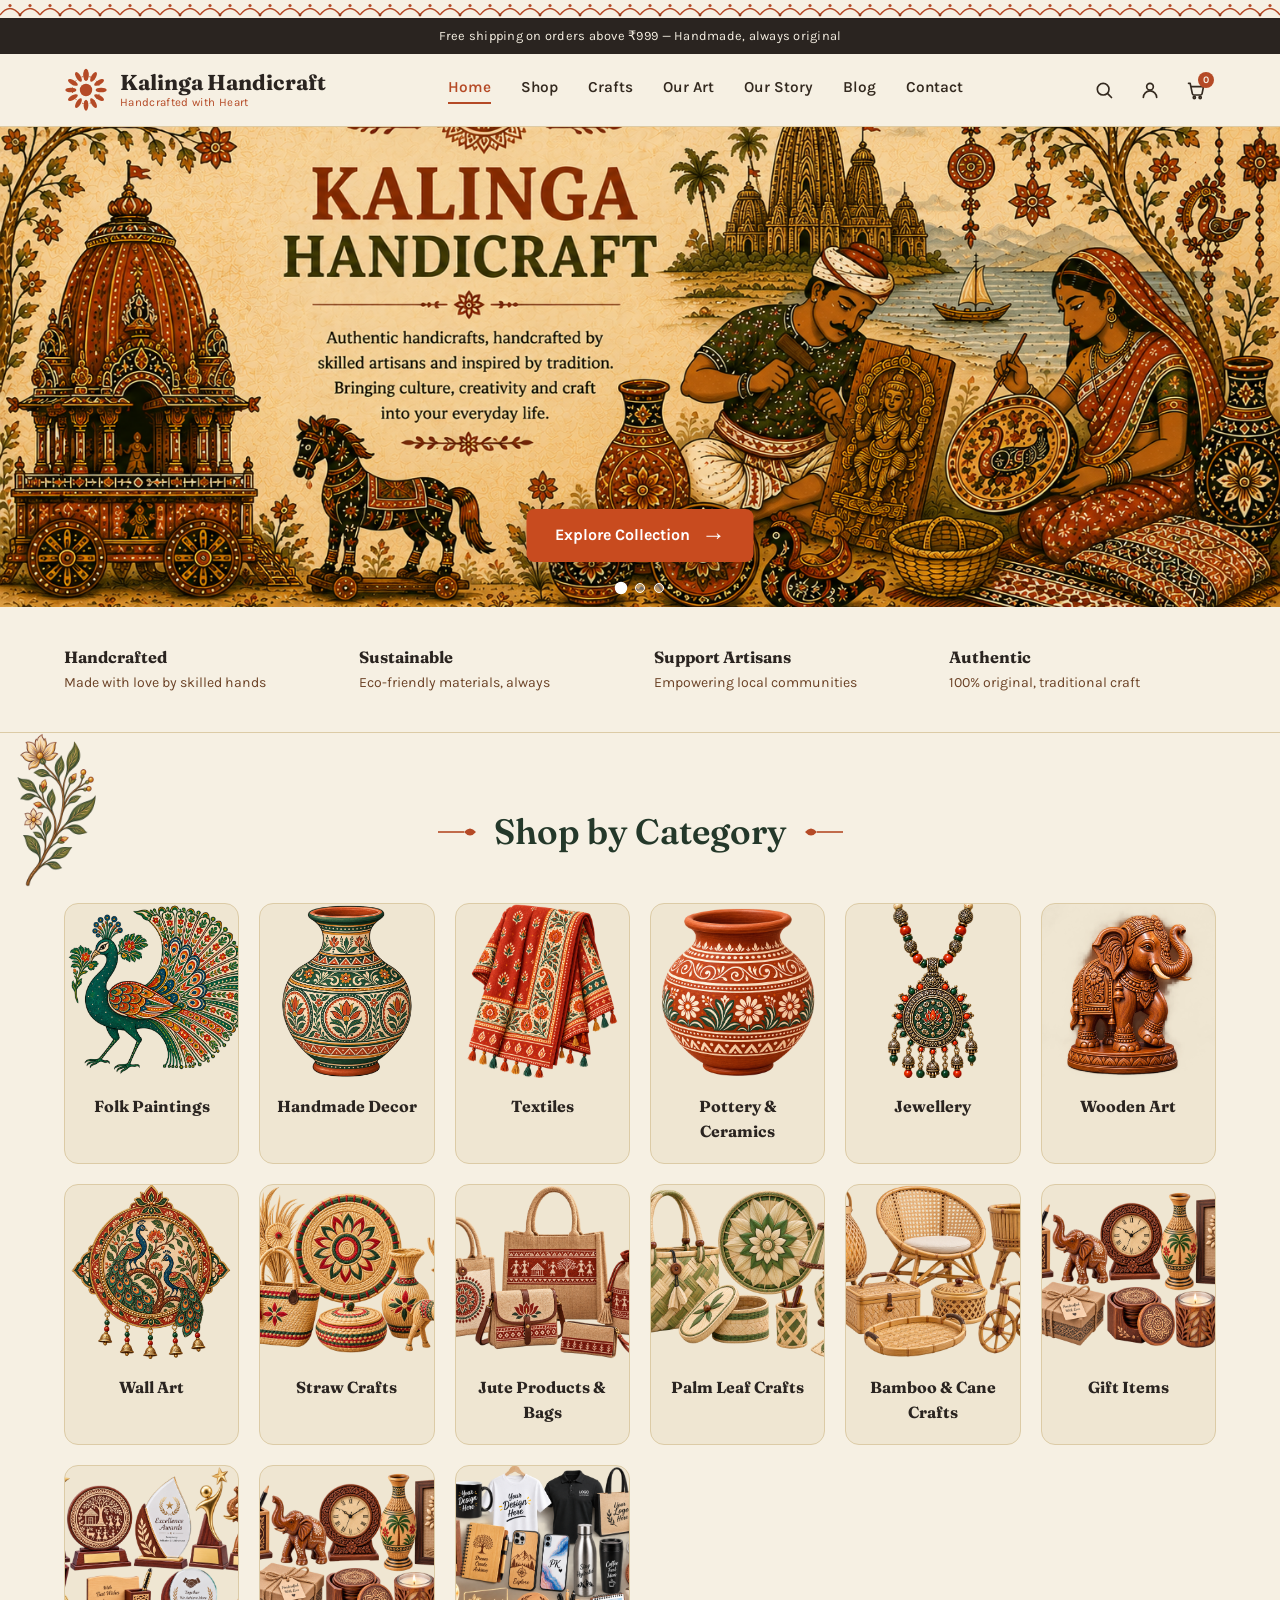
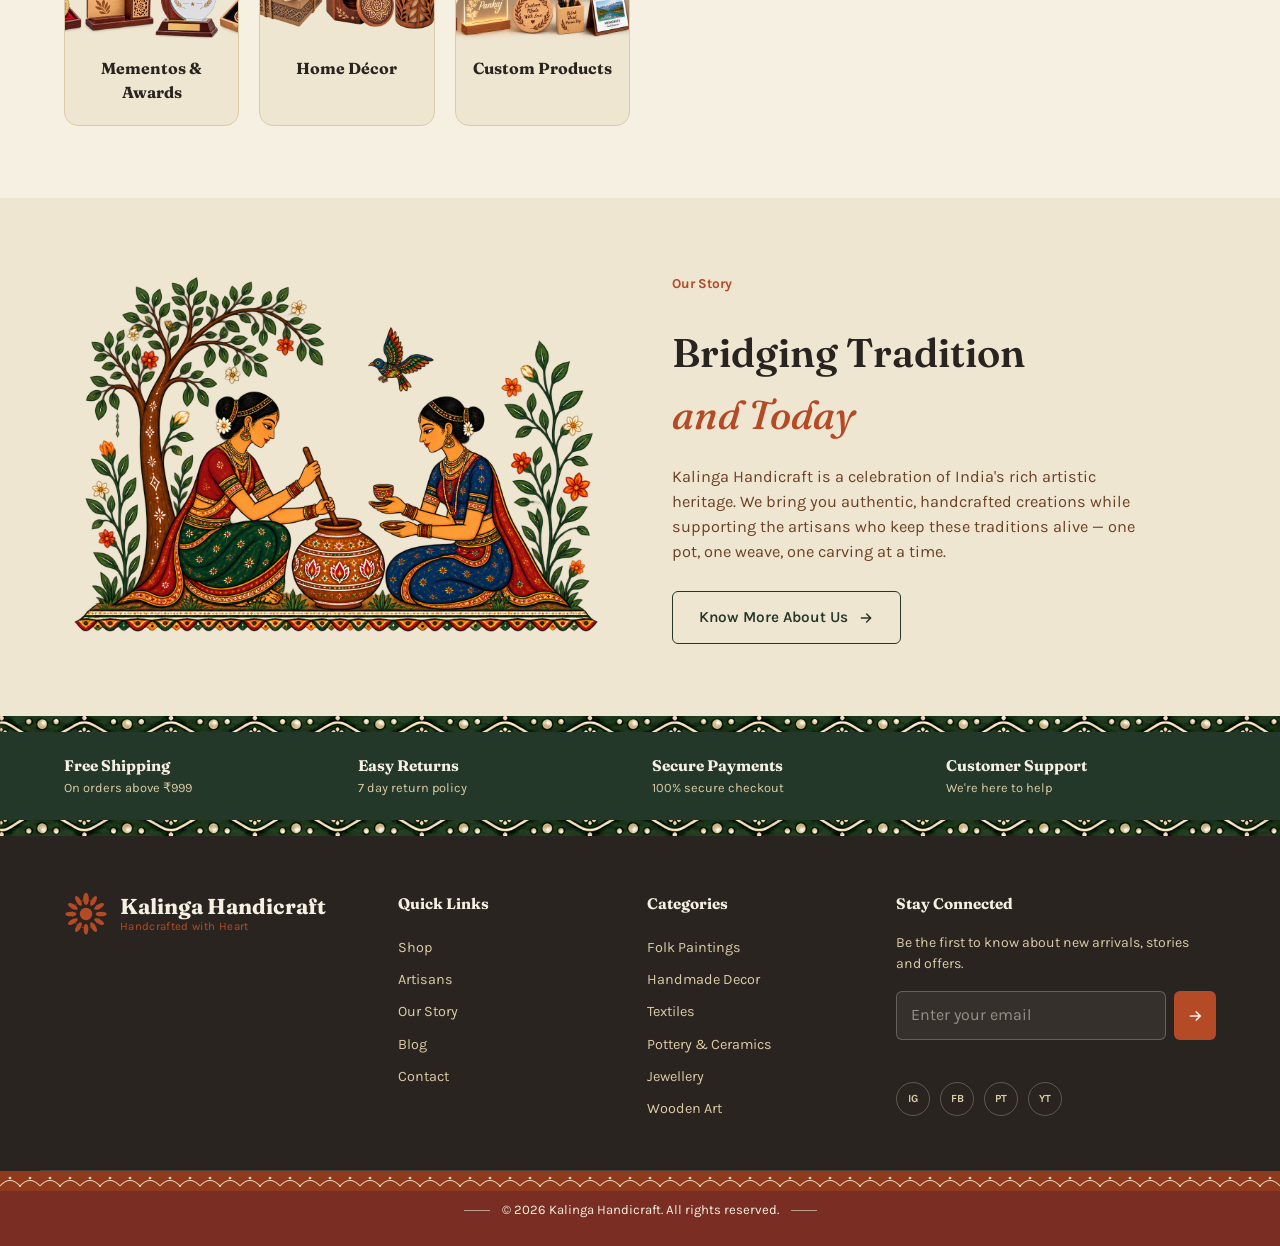
==== commit f44da6cc: "changes" ====
--- a/index.html
+++ b/index.html
@@ -70,35 +70,60 @@
   </div>
 </header>
 
-<!-- ============ HERO ============ -->
-<section class="hero">
-  <svg class="hero-corner" viewBox="0 0 120 120" aria-hidden="true"><use href="#motif-sun"></use></svg>
-
-  <div class="wrap hero-grid">
-    <div class="hero-copy">
-      <p class="hero-kicker">A tribute to Indian craft</p>
-      <h1>Handcrafted<br>with <span>Heritage</span></h1>
-      <div class="hero-rule" aria-hidden="true">
-        <svg viewBox="0 0 200 14"><use href="#motif-divider"></use></svg>
-      </div>
-      <p class="hero-desc">Discover the beauty of hand-crafted art by skilled artisans. Every piece carries a story of tradition, culture and quiet devotion.</p>
-      <a href="#categories" class="btn btn-primary">
+<!-- ============ HERO / AUTOMATIC BANNER SLIDER ============ -->
+<section class="hero-banner" id="home">
+
+  <div class="hero-slider">
+
+    <!-- Banner 1 -->
+    <div class="hero-slide active">
+      <img src="images/banner-1.jpg" alt="Kalinga Handicraft">
+
+      <a href="#categories" class="hero-collection-btn">
         Explore Collection
-        <svg viewBox="0 0 24 24" aria-hidden="true"><path d="M5 12h14M13 6l6 6-6 6"/></svg>
-      </a>
-    </div>
-
-    <!--
-      HOME PAGE / HERO IMAGE
-      Save your image as: images/home-hero.jpg
-      (or update the src below to match whatever filename you use)
-    -->
-    <div class="hero-art">
-      <img src="images/home-hero.jpg" alt="Handcrafted Indian art and artisans" class="hero-illustration" loading="eager">
-    </div>
-  </div>
-
-  <img src="images/hero-border.png" alt="" class="hero-border" aria-hidden="true">
+        <span>→</span>
+      </a>
+    </div>
+
+    <!-- Banner 2 -->
+    <div class="hero-slide">
+      <img src="images/banner-2.jpg" alt="Kalinga Handicraft">
+
+      <a href="#categories" class="hero-collection-btn">
+        Explore Collection
+        <span>→</span>
+      </a>
+    </div>
+
+    <!-- Banner 3 -->
+    <div class="hero-slide">
+      <img src="images/banner-3.jpg" alt="Kalinga Handicraft">
+
+      <a href="#categories" class="hero-collection-btn">
+        Explore Collection
+        <span>→</span>
+      </a>
+    </div>
+
+  </div>
+
+  <!-- Previous -->
+  <button class="hero-arrow hero-prev" type="button">
+    &#10094;
+  </button>
+
+  <!-- Next -->
+  <button class="hero-arrow hero-next" type="button">
+    &#10095;
+  </button>
+
+  <!-- Dots -->
+  <div class="hero-dots">
+    <button class="hero-dot active" type="button"></button>
+    <button class="hero-dot" type="button"></button>
+    <button class="hero-dot" type="button"></button>
+  </div>
+
 </section>
 
 <!-- ============ VALUE STRIP ============ -->
--- a/styles.css
+++ b/styles.css
@@ -199,49 +199,211 @@
 }
 
 /* =========================================================
-   Hero
-========================================================= */
-.hero{
+   Hero / Automatic Full-Width Banner Slider
+========================================================= */
+
+.hero-banner{
   position:relative;
-  background:linear-gradient(180deg, var(--cream) 0%, var(--cream-deep) 100%);
+  width:100%;
   overflow:hidden;
-  padding-bottom:0;
-}
-.hero-corner{
-  position:absolute; top:24px; right:24px;
-  width:96px; height:96px; color:var(--terracotta); opacity:.55;
-}
-.hero-grid{
-  display:grid; grid-template-columns:1.05fr 1fr;
-  align-items:center; gap:40px;
-  padding-top:56px;
-  padding-bottom:28px;
-}
-.hero-kicker{
-  font-weight:700; color:var(--terracotta); font-size:.9rem;
-  letter-spacing:.02em; margin-bottom:10px;
-}
-.hero-copy h1{
-  font-size:clamp(2.5rem, 4.2vw, 3.6rem);
-  line-height:1.08; font-weight:600; color:var(--green-dark);
-}
-.hero-copy h1 span{ color:var(--terracotta); font-style:italic; font-weight:500; }
-.hero-rule{ width:200px; color:var(--terracotta); margin:20px 0; }
-.hero-desc{ max-width:44ch; font-size:1.05rem; color:var(--ink); margin-bottom:30px; }
-.hero-illustration{ width:100%; height: auto; display:block; }
-
-/* Hero base border — sits flush under the hero art with no gap, so the
-   illustration reads as "sitting on" the ornamental band beneath it.
-   Height is a fixed value (not aspect-ratio), so it stays a slim strip
-   on wide screens instead of growing thicker with viewport width.
-   >>> Change the "height" below to make the band thicker/thinner. <<< */
-.hero-border{
+  background:var(--cream);
+}
+
+/* The banner uses the image's natural aspect ratio.
+   This keeps your 1536x1024-style artwork proportional. */
+.hero-slider{
+  position:relative;
+  width:100%;
+  aspect-ratio:3 / 2;
+  min-height:320px;
+  overflow:hidden;
+}
+
+/* Individual slides */
+.hero-slide{
+  position:absolute;
+  inset:0;
+  width:100%;
+  height:100%;
+
+  opacity:0;
+  visibility:hidden;
+  z-index:0;
+
+  transition:
+    opacity 1s ease-in-out,
+    visibility 1s ease-in-out;
+}
+
+.hero-slide.active{
+  opacity:1;
+  visibility:visible;
+  z-index:1;
+}
+
+/* Full banner image */
+.hero-slide img{
   display:block;
   width:100%;
-  height:34px;
+  height:100%;
   object-fit:cover;
-  object-position:center;
-  margin-top:0;
+  object-position:center center;
+}
+
+/* =========================================================
+   Slider arrows
+========================================================= */
+
+.hero-arrow{
+  position:absolute;
+  top:50%;
+  z-index:10;
+
+  width:46px;
+  height:46px;
+
+  transform:translateY(-50%);
+
+  display:flex;
+  align-items:center;
+  justify-content:center;
+
+  border:1px solid rgba(255,255,255,.55);
+  border-radius:50%;
+
+  background:rgba(42,36,32,.28);
+  color:#fff;
+
+  font-size:25px;
+  line-height:1;
+
+  cursor:pointer;
+
+  opacity:0;
+  transition:
+    opacity .25s ease,
+    background .25s ease,
+    transform .25s ease;
+}
+
+.hero-banner:hover .hero-arrow,
+.hero-arrow:focus-visible{
+  opacity:1;
+}
+
+.hero-arrow:hover{
+  background:rgba(42,36,32,.65);
+}
+
+.hero-prev{
+  left:22px;
+}
+
+.hero-next{
+  right:22px;
+}
+
+/* =========================================================
+   Slider dots
+========================================================= */
+
+.hero-dots{
+  position:absolute;
+  left:50%;
+  bottom:18px;
+  z-index:12;
+
+  transform:translateX(-50%);
+
+  display:flex;
+  align-items:center;
+  gap:9px;
+}
+
+.hero-dot{
+  width:11px;
+  height:11px;
+
+  padding:0;
+
+  border:1.5px solid #fff;
+  border-radius:50%;
+
+  background:rgba(255,255,255,.35);
+
+  cursor:pointer;
+
+  transition:
+    transform .25s ease,
+    background-color .25s ease;
+}
+
+.hero-dot.active{
+  background:#fff;
+  transform:scale(1.25);
+}
+
+/* =========================================================
+   Responsive banner
+========================================================= */
+
+@media (max-width:880px){
+  .hero-slider{
+    aspect-ratio:3 / 2;
+    min-height:260px;
+  }
+
+  .hero-arrow{
+    opacity:1;
+    width:40px;
+    height:40px;
+    font-size:21px;
+  }
+
+  .hero-prev{
+    left:12px;
+  }
+
+  .hero-next{
+    right:12px;
+  }
+}
+
+@media (max-width:620px){
+  .hero-slider{
+    aspect-ratio:3 / 2;
+    min-height:190px;
+  }
+
+  .hero-arrow{
+    width:34px;
+    height:34px;
+    font-size:18px;
+  }
+
+  .hero-prev{
+    left:8px;
+  }
+
+  .hero-next{
+    right:8px;
+  }
+
+  .hero-dots{
+    bottom:9px;
+    gap:7px;
+  }
+
+  .hero-dot{
+    width:8px;
+    height:8px;
+  }
+}
+
+@media (prefers-reduced-motion: reduce){
+  .hero-slide{
+    transition:none;
+  }
 }
 
 /* =========================================================
@@ -766,4 +928,296 @@
   .header-row{ padding-block:10px; }
   .brand-text strong{ font-size:1.1rem; }
   .deco-strip--top{ height:12px; background-size:160px 12px; }
+}
+/* =========================================================
+   HOME BANNER
+========================================================= */
+
+.hero-banner {
+  position: relative;
+  width: 100%;
+  overflow: hidden;
+}
+
+.hero-slider {
+  position: relative;
+  width: 100%;
+  height: 480px;
+  overflow: hidden;
+}
+
+
+/* =========================================================
+   SLIDES
+========================================================= */
+
+.hero-slide {
+  position: absolute;
+  inset: 0;
+
+  width: 100%;
+  height: 100%;
+
+  opacity: 0;
+  visibility: hidden;
+
+  transition:
+    opacity 0.8s ease,
+    visibility 0.8s ease;
+}
+
+.hero-slide.active {
+  opacity: 1;
+  visibility: visible;
+}
+
+
+/* =========================================================
+   BANNER IMAGE
+========================================================= */
+
+.hero-slide img {
+  width: 100%;
+  height: 100%;
+
+  display: block;
+
+  object-fit: cover;
+  object-position: center;
+}
+
+
+/* =========================================================
+   EXPLORE COLLECTION BUTTON
+========================================================= */
+
+.hero-collection-btn {
+  position: absolute;
+
+  left: 50%;
+  bottom: 45px;
+
+  transform: translateX(-50%);
+
+  display: inline-flex;
+  align-items: center;
+  justify-content: center;
+
+  gap: 12px;
+
+  padding: 14px 28px;
+
+  background: #c84b1f;
+  color: #ffffff;
+
+  text-decoration: none;
+
+  border-radius: 8px;
+
+  font-size: 16px;
+  font-weight: 700;
+
+  white-space: nowrap;
+
+  box-shadow: 0 8px 20px rgba(0,0,0,0.22);
+
+  z-index: 5;
+
+  transition:
+    transform 0.25s ease,
+    background 0.25s ease,
+    box-shadow 0.25s ease;
+}
+
+.hero-collection-btn span {
+  font-size: 24px;
+  line-height: 1;
+}
+
+.hero-collection-btn:hover {
+  background: #a83d18;
+
+  transform:
+    translateX(-50%)
+    translateY(-3px);
+
+  box-shadow:
+    0 12px 25px rgba(0,0,0,0.28);
+}
+
+
+/* =========================================================
+   ARROWS
+========================================================= */
+
+.hero-arrow {
+  position: absolute;
+
+  top: 50%;
+
+  z-index: 10;
+
+  width: 46px;
+  height: 46px;
+
+  transform: translateY(-50%);
+
+  display: flex;
+  align-items: center;
+  justify-content: center;
+
+  border: 1px solid rgba(255,255,255,0.7);
+
+  border-radius: 50%;
+
+  background: rgba(0,0,0,0.25);
+
+  color: #fff;
+
+  font-size: 24px;
+
+  cursor: pointer;
+
+  opacity: 0;
+
+  transition:
+    opacity 0.25s ease,
+    background 0.25s ease;
+}
+
+.hero-banner:hover .hero-arrow {
+  opacity: 1;
+}
+
+.hero-arrow:hover {
+  background: rgba(0,0,0,0.65);
+}
+
+.hero-prev {
+  left: 20px;
+}
+
+.hero-next {
+  right: 20px;
+}
+
+
+/* =========================================================
+   DOTS
+========================================================= */
+
+.hero-dots {
+  position: absolute;
+
+  left: 50%;
+  bottom: 14px;
+
+  z-index: 10;
+
+  transform: translateX(-50%);
+
+  display: flex;
+  gap: 9px;
+}
+
+.hero-dot {
+  width: 10px;
+  height: 10px;
+
+  padding: 0;
+
+  border: 1px solid #fff;
+
+  border-radius: 50%;
+
+  background: rgba(255,255,255,0.4);
+
+  cursor: pointer;
+}
+
+.hero-dot.active {
+  background: #fff;
+  transform: scale(1.25);
+}
+
+
+/* =========================================================
+   TABLET
+========================================================= */
+
+@media (max-width: 1000px) {
+
+  .hero-slider {
+    height: 400px;
+  }
+
+}
+
+
+/* =========================================================
+   MOBILE
+========================================================= */
+
+@media (max-width: 768px) {
+
+  .hero-slider {
+    height: 300px;
+  }
+
+  .hero-collection-btn {
+    bottom: 32px;
+
+    padding: 11px 20px;
+
+    font-size: 14px;
+
+    gap: 8px;
+  }
+
+  .hero-collection-btn span {
+    font-size: 20px;
+  }
+
+  .hero-arrow {
+    opacity: 1;
+
+    width: 36px;
+    height: 36px;
+
+    font-size: 19px;
+  }
+
+  .hero-prev {
+    left: 8px;
+  }
+
+  .hero-next {
+    right: 8px;
+  }
+
+}
+
+
+/* =========================================================
+   SMALL MOBILE
+========================================================= */
+
+@media (max-width: 480px) {
+
+  .hero-slider {
+    height: 240px;
+  }
+
+  .hero-collection-btn {
+    bottom: 25px;
+
+    padding: 9px 16px;
+
+    font-size: 12px;
+  }
+
+  .hero-collection-btn span {
+    font-size: 18px;
+  }
+
 }
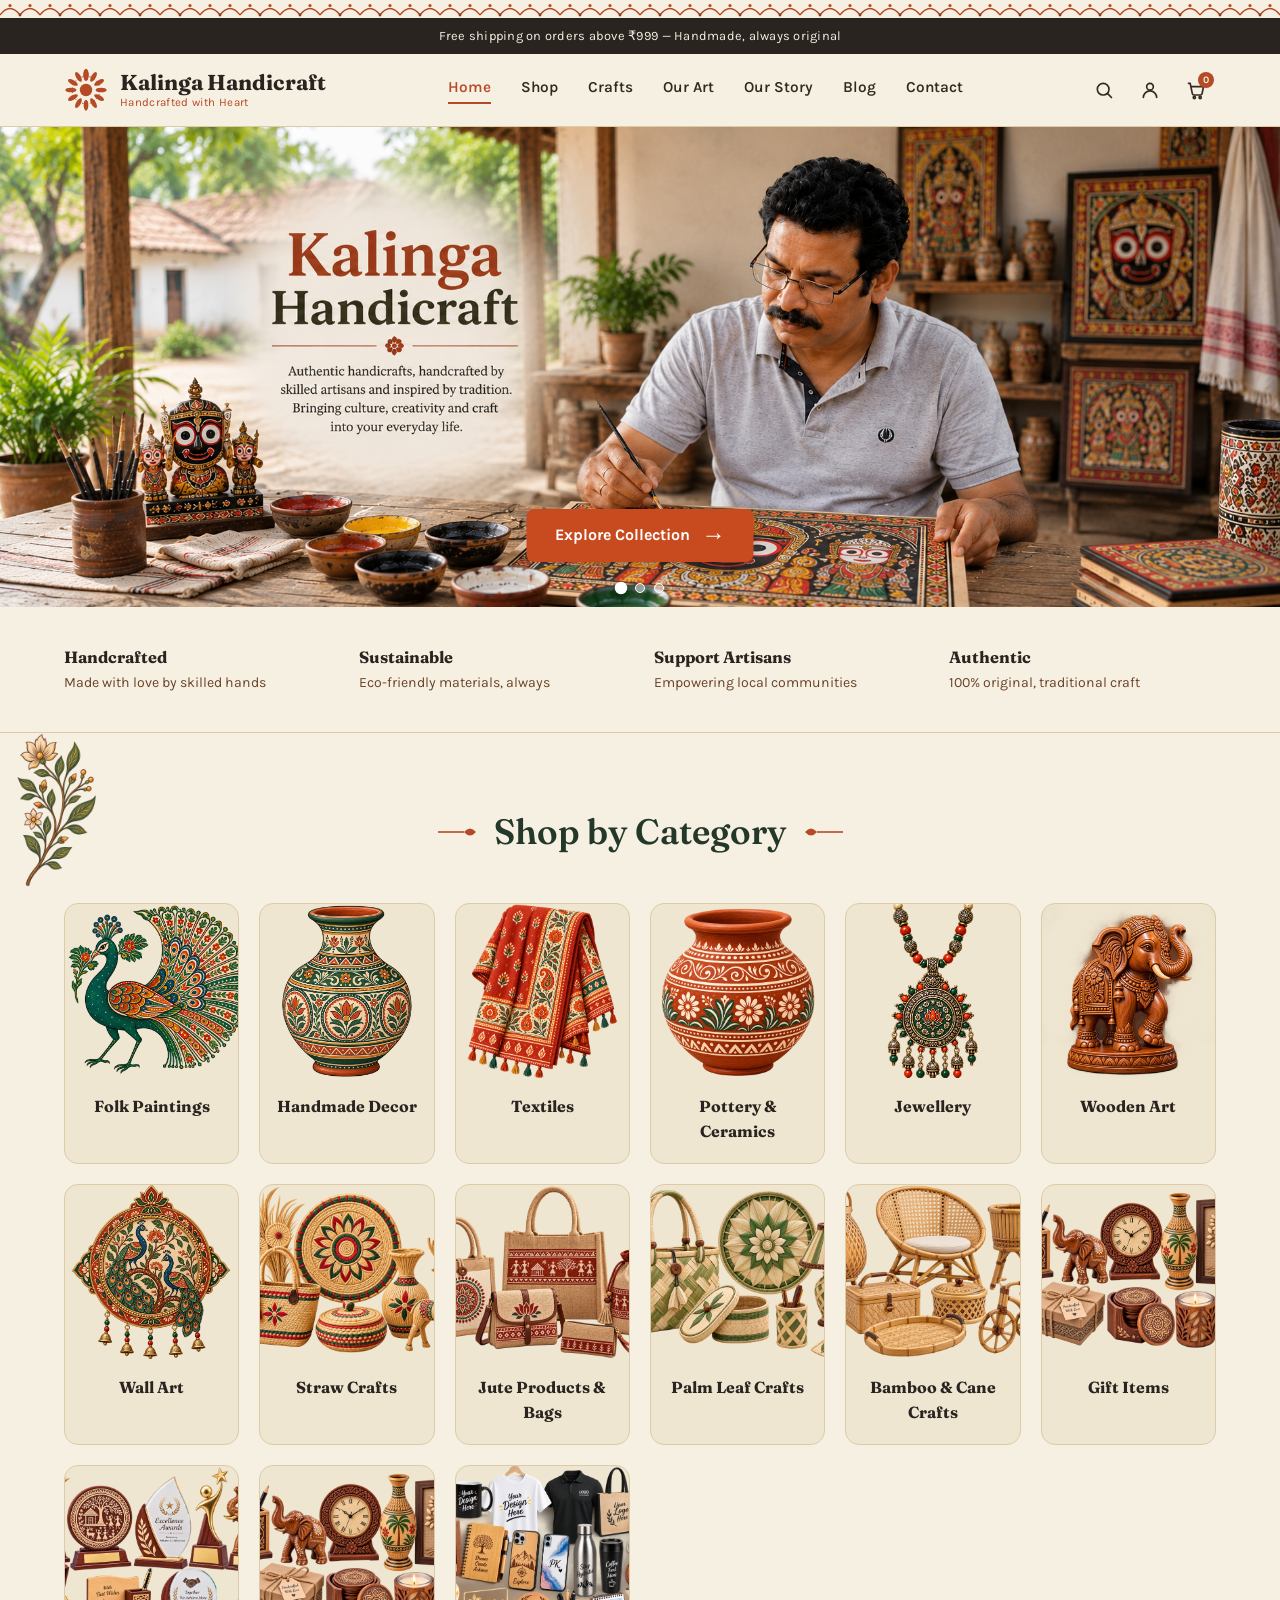
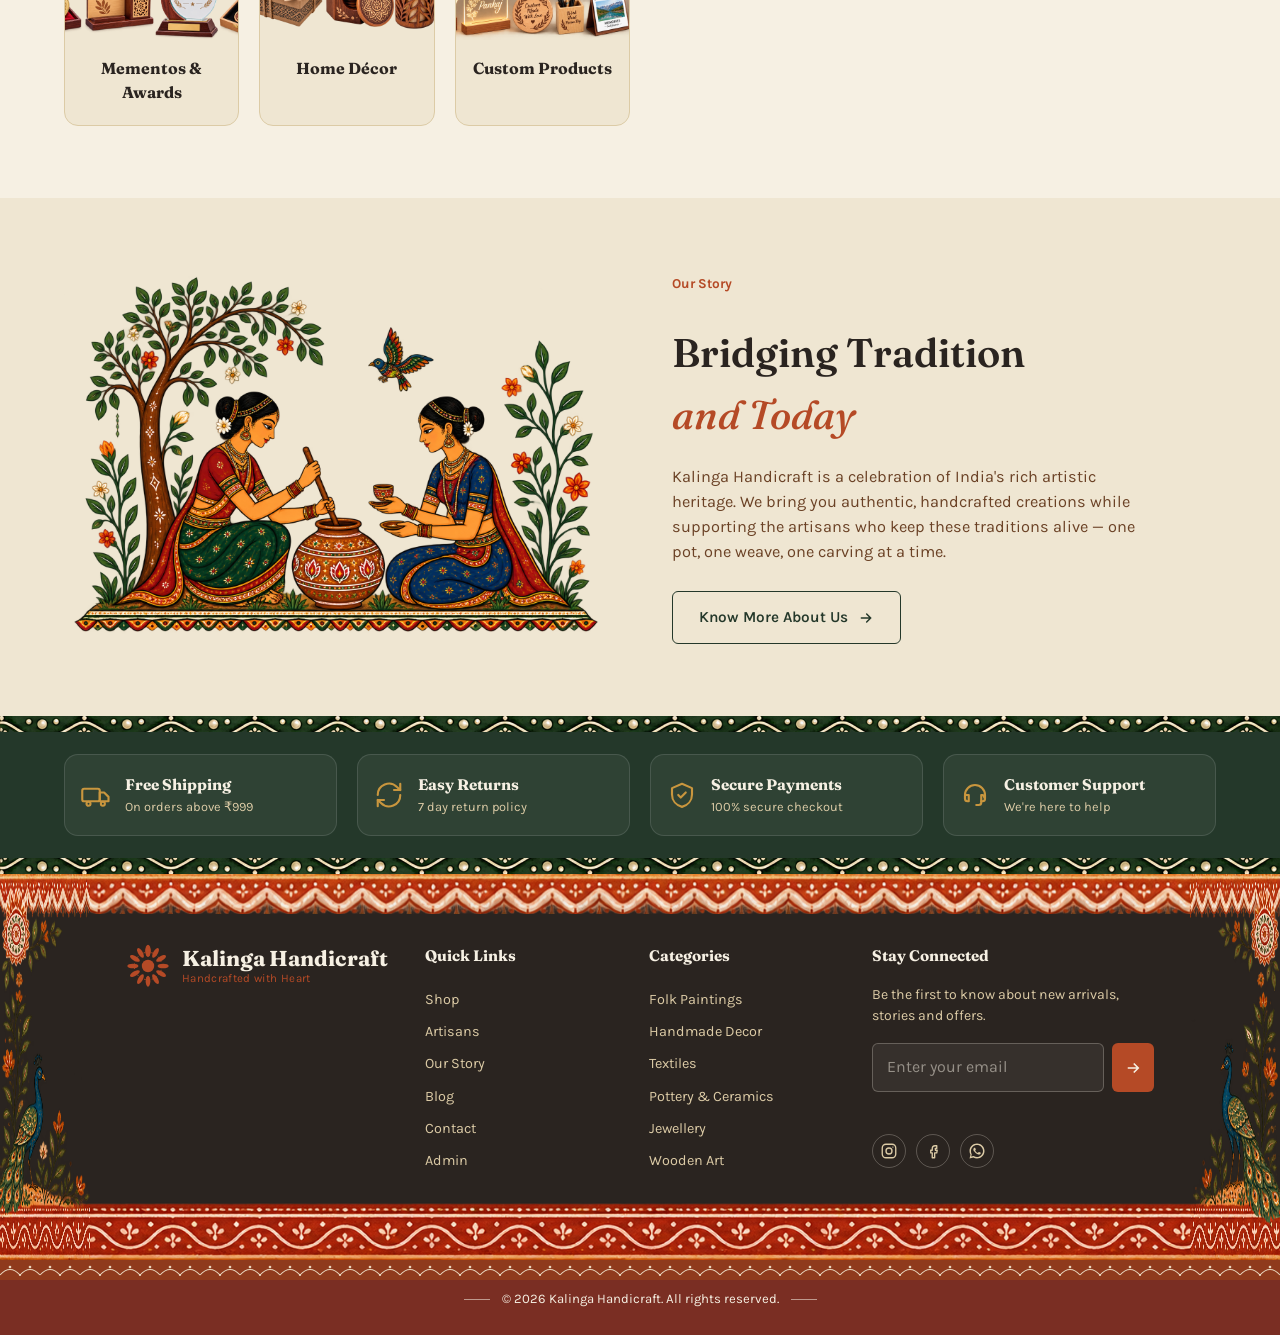
==== commit c7363c14: "products added" ====
--- a/index.html
+++ b/index.html
@@ -47,13 +47,13 @@
       <button class="icon-btn" id="searchToggle" aria-label="Search" aria-expanded="false">
         <svg viewBox="0 0 24 24"><circle cx="11" cy="11" r="7"/><line x1="21" y1="21" x2="16.4" y2="16.4"/></svg>
       </button>
-      <button class="icon-btn" aria-label="Account">
+      <a class="icon-btn" href="login.html" aria-label="Account">
         <svg viewBox="0 0 24 24"><circle cx="12" cy="8" r="4"/><path d="M4 21c0-4.4 3.6-8 8-8s8 3.6 8 8"/></svg>
-      </button>
-      <button class="icon-btn cart-btn" id="cartBtn" aria-label="Cart, 0 items">
+      </a>
+      <a class="icon-btn cart-btn" id="cartBtn" href="cart.html" aria-label="Cart, 0 items">
         <svg viewBox="0 0 24 24"><path d="M3 4h2l2.6 12.4a2 2 0 0 0 2 1.6h7.7a2 2 0 0 0 2-1.6L21 8H6"/><circle cx="10" cy="21" r="1.3"/><circle cx="17" cy="21" r="1.3"/></svg>
         <span class="cart-count" id="cartCount">0</span>
-      </button>
+      </a>
       <button class="hamburger" id="hamburger" aria-label="Open menu" aria-expanded="false">
         <span></span><span></span><span></span>
       </button>
@@ -186,63 +186,63 @@
       categories — just keep each image filename matching what you upload.
     -->
     <div class="category-grid" id="categoryGrid">
-      <a href="#" class="category-card fx-card">
+      <a href="shop.html?cat=Folk%20Paintings" class="category-card fx-card">
         <img src="images/folk-paintings.jpg" alt="Folk Paintings" loading="lazy">
         <h3>Folk Paintings</h3>
       </a>
-      <a href="#" class="category-card fx-card">
+      <a href="shop.html?cat=Handmade%20Decor" class="category-card fx-card">
         <img src="images/handmade-decor.jpg" alt="Handmade Decor" loading="lazy">
         <h3>Handmade Decor</h3>
       </a>
-      <a href="#" class="category-card fx-card">
+      <a href="shop.html?cat=Textiles" class="category-card fx-card">
         <img src="images/textiles.jpg" alt="Textiles" loading="lazy">
         <h3>Textiles</h3>
       </a>
-      <a href="#" class="category-card fx-card">
+      <a href="shop.html?cat=Pottery%20%2526%20Ceramics" class="category-card fx-card">
         <img src="images/pottery-ceramics.jpg" alt="Pottery & Ceramics" loading="lazy">
         <h3>Pottery &amp; Ceramics</h3>
       </a>
-      <a href="#" class="category-card fx-card">
+      <a href="shop.html?cat=Jewellery" class="category-card fx-card">
         <img src="images/jewellery.jpg" alt="Jewellery" loading="lazy">
         <h3>Jewellery</h3>
       </a>
-      <a href="#" class="category-card fx-card">
+      <a href="shop.html?cat=Wooden%20Art" class="category-card fx-card">
         <img src="images/wooden-art.jpg" alt="Wooden Art" loading="lazy">
         <h3>Wooden Art</h3>
       </a>
-      <a href="#" class="category-card fx-card">
+      <a href="shop.html?cat=Wall%20Art" class="category-card fx-card">
         <img src="images/wall-art.jpg" alt="Wall Art" loading="lazy">
         <h3>Wall Art</h3>
       </a>
-      <a href="#" class="category-card fx-card">
+      <a href="shop.html?cat=Straw%20Crafts" class="category-card fx-card">
         <img src="images/Straw Crafts.jpg" alt="Straw Crafts" loading="lazy">
         <h3>Straw Crafts</h3>
       </a>
-      <a href="#" class="category-card fx-card">
+      <a href="shop.html?cat=Jute%20Products%20%2526%20Bags" class="category-card fx-card">
         <img src="images/jute.jpg" alt="Jute Products & Bags" loading="lazy">
         <h3>Jute Products & Bags</h3>
       </a>
-      <a href="#" class="category-card fx-card">
+      <a href="shop.html?cat=Palm%20Leaf%20Crafts" class="category-card fx-card">
         <img src="images/palm-leaf-crafts.jpg" alt="Palm Leaf Crafts" loading="lazy">
         <h3>Palm Leaf Crafts</h3>
       </a>
-      <a href="#" class="category-card fx-card">
+      <a href="shop.html?cat=Bamboo%20%2526%20Cane%20Crafts" class="category-card fx-card">
         <img src="images/Bamboo & Cane Crafts  .jpg" alt="Bamboo & Cane Crafts" loading="lazy">
         <h3>Bamboo & Cane Crafts</h3>
       </a>
-      <a href="#" class="category-card fx-card">
+      <a href="shop.html?cat=Gift%20Items" class="category-card fx-card">
         <img src="images/Gift Items.jpg" alt="Gift Items" loading="lazy">
         <h3>Gift Items</h3>
       </a>
-      <a href="#" class="category-card fx-card">
+      <a href="shop.html?cat=Mementos%20%2526%20Awards" class="category-card fx-card">
         <img src="images/Mementos Awards.jpg" alt="Mementos & Awards" loading="lazy">
         <h3>Mementos & Awards</h3>
       </a>
-      <a href="#" class="category-card fx-card">
+      <a href="shop.html?cat=Home%20D%C3%A9cor" class="category-card fx-card">
         <img src="images/home-decor.jpg" alt="Home Décor" loading="lazy">
         <h3>Home Décor</h3>
       </a>
-      <a href="#" class="category-card fx-card">
+      <a href="shop.html?cat=Custom%20Products" class="category-card fx-card">
         <img src="images/Custom Products.jpg" alt="Custom Products" loading="lazy">
         <h3>Custom Products</h3>
       </a>
@@ -279,15 +279,19 @@
   <img src="images/quicklinks-border-top.png" alt="" class="service-strip-border service-strip-border--top" aria-hidden="true">
   <div class="wrap service-grid">
     <div class="service-item">
+      <svg viewBox="0 0 24 24"><rect x="1" y="7" width="14" height="10" rx="1.5"/><path d="M15 10h3.5l3.5 3.5V17h-7z"/><circle cx="6" cy="19" r="1.6"/><circle cx="17.5" cy="19" r="1.6"/></svg>
       <div><h4>Free Shipping</h4><p>On orders above ₹999</p></div>
     </div>
     <div class="service-item">
+      <svg viewBox="0 0 24 24"><path d="M3 12a9 9 0 0 1 15.4-6.4L21 8"/><path d="M21 3v5h-5"/><path d="M21 12a9 9 0 0 1-15.4 6.4L3 16"/><path d="M3 21v-5h5"/></svg>
       <div><h4>Easy Returns</h4><p>7 day return policy</p></div>
     </div>
     <div class="service-item">
+      <svg viewBox="0 0 24 24"><path d="M12 3 4 6.5v5c0 5 3.4 8.7 8 10 4.6-1.3 8-5 8-10v-5L12 3z"/><path d="m9 12 2 2 4-4"/></svg>
       <div><h4>Secure Payments</h4><p>100% secure checkout</p></div>
     </div>
     <div class="service-item">
+      <svg viewBox="0 0 24 24"><path d="M4 15v-3a8 8 0 0 1 16 0v3"/><path d="M4 15a2 2 0 0 0 2 2h1v-5H5a1 1 0 0 0-1 1z"/><path d="M20 15a2 2 0 0 1-2 2h-1v-5h1a1 1 0 0 1 1 1z"/><path d="M17 17v1a2 2 0 0 1-2 2h-2"/></svg>
       <div><h4>Customer Support</h4><p>We're here to help</p></div>
     </div>
   </div>
@@ -295,8 +299,10 @@
 </section>
 
 <!-- ============ NEWSLETTER + FOOTER ============ -->
+
 <footer class="site-footer" id="footer">
-  <div class="wrap footer-grid">
+  <div class="footer-frame">
+  <div class="footer-grid">
     <div class="footer-brand">
       <a href="index.html" class="brand">
         <span class="brand-mark" aria-hidden="true"><svg viewBox="0 0 64 64"><use href="#motif-sun"></use></svg></span>
@@ -306,21 +312,22 @@
 
     <nav class="footer-col" aria-label="Quick links">
       <h5>Quick Links</h5>
-      <a href="#categories">Shop</a>
+      <a href="shop.html">Shop</a>
       <a href="our-story.html">Artisans</a>
       <a href="our-story.html">Our Story</a>
       <a href="#">Blog</a>
       <a href="#">Contact</a>
+      <a href="admin.html">Admin</a>
     </nav>
 
     <nav class="footer-col" aria-label="Categories">
       <h5>Categories</h5>
-      <a href="#categories">Folk Paintings</a>
-      <a href="#categories">Handmade Decor</a>
-      <a href="#categories">Textiles</a>
-      <a href="#categories">Pottery &amp; Ceramics</a>
-      <a href="#categories">Jewellery</a>
-      <a href="#categories">Wooden Art</a>
+      <a href="shop.html?cat=Folk%20Paintings">Folk Paintings</a>
+      <a href="shop.html?cat=Handmade%20Decor">Handmade Decor</a>
+      <a href="shop.html?cat=Textiles">Textiles</a>
+      <a href="shop.html?cat=Pottery%20%26%20Ceramics">Pottery &amp; Ceramics</a>
+      <a href="shop.html?cat=Jewellery">Jewellery</a>
+      <a href="shop.html?cat=Wooden%20Art">Wooden Art</a>
     </nav>
 
     <div class="footer-col footer-newsletter">
@@ -334,12 +341,18 @@
       </form>
       <p class="form-note" id="newsletterNote" role="status"></p>
       <div class="socials">
-        <a href="#" aria-label="Instagram">IG</a>
-        <a href="#" aria-label="Facebook">FB</a>
-        <a href="#" aria-label="Pinterest">PT</a>
-        <a href="#" aria-label="YouTube">YT</a>
+        <a href="https://instagram.com/kalingahandicraft" target="_blank" rel="noopener" aria-label="Instagram">
+          <svg viewBox="0 0 24 24" fill="none" stroke="currentColor" stroke-width="1.8" stroke-linecap="round" stroke-linejoin="round" aria-hidden="true"><rect x="3" y="3" width="18" height="18" rx="5"/><circle cx="12" cy="12" r="4"/><circle cx="17.2" cy="6.8" r="0.9" fill="currentColor" stroke="none"/></svg>
+        </a>
+        <a href="https://facebook.com/kalingahandicraft" target="_blank" rel="noopener" aria-label="Facebook">
+          <svg viewBox="0 0 24 24" fill="none" stroke="currentColor" stroke-width="1.8" stroke-linecap="round" stroke-linejoin="round" aria-hidden="true"><path d="M15 8.5h2V5h-2.3C12.6 5 11 6.6 11 8.8V11H9v3.5h2V21h3.2v-6.5H17l.6-3.5h-2.4V9.2c0-.5.4-.7.8-.7z"/></svg>
+        </a>
+        <a href="https://wa.me/919999999999" target="_blank" rel="noopener" aria-label="WhatsApp">
+          <svg viewBox="0 0 24 24" fill="currentColor" aria-hidden="true"><path d="M12 2C6.48 2 2 6.48 2 12c0 1.85.5 3.58 1.36 5.07L2 22l5.08-1.33A9.94 9.94 0 0 0 12 22c5.52 0 10-4.48 10-10S17.52 2 12 2zm0 18c-1.6 0-3.1-.43-4.4-1.18l-.31-.19-3.02.79.8-2.94-.2-.3A7.95 7.95 0 0 1 4 12c0-4.41 3.59-8 8-8s8 3.59 8 8-3.59 8-8 8zm4.4-5.9c-.24-.12-1.43-.7-1.65-.79-.22-.08-.38-.12-.54.12-.16.24-.62.79-.76.95-.14.16-.28.18-.52.06-.24-.12-1.01-.37-1.93-1.19-.71-.63-1.19-1.42-1.33-1.66-.14-.24-.01-.37.11-.49.11-.11.24-.28.36-.42.12-.14.16-.24.24-.4.08-.16.04-.3-.02-.42-.06-.12-.54-1.3-.74-1.78-.19-.46-.39-.4-.54-.41h-.46c-.16 0-.42.06-.64.3-.22.24-.84.82-.84 2s.86 2.32.98 2.48c.12.16 1.7 2.6 4.13 3.64.58.25 1.03.4 1.38.51.58.18 1.11.16 1.53.1.47-.07 1.43-.58 1.63-1.15.2-.57.2-1.05.14-1.15-.06-.1-.22-.16-.46-.28z"/></svg>
+        </a>
       </div>
     </div>
+  </div>
   </div>
 
   <div class="footer-bottom">
@@ -393,5 +406,6 @@
 </svg>
 
 <script src="script.js"></script>
+<script src="cart.js"></script>
 </body>
 </html>
--- a/styles.css
+++ b/styles.css
@@ -37,7 +37,7 @@
    Reset & base
 ========================================================= */
 *,*::before,*::after{ box-sizing:border-box; }
-html{ scroll-behavior:smooth; }
+html{ scroll-behavior:smooth; max-width:100%; overflow-x:hidden; }
 @media (prefers-reduced-motion: reduce){
   html{ scroll-behavior:auto; }
   *{ animation-duration:0.001ms !important; animation-iteration-count:1 !important; transition-duration:0.001ms !important; }
@@ -49,6 +49,8 @@
   background:var(--cream);
   -webkit-font-smoothing:antialiased;
   line-height:1.55;
+  max-width:100%;
+  overflow-x:hidden;
 }
 h1,h2,h3,h4,h5{ font-family:var(--font-display); margin:0; color:var(--charcoal); }
 p{ margin:0; }
@@ -557,10 +559,6 @@
   padding-block:38px;
   color:var(--cream);
 }
-/* Real carved-wood border artwork framing the strip's top and bottom
-   edges, sitting flush above the Quick Links column below it. Fixed
-   height + object-fit:cover keeps it a slim trim on wide screens.
-   >>> Change the "height" below to make the trim thicker/thinner. <<< */
 .service-strip-border{
   display:block;
   position:absolute;
@@ -578,20 +576,67 @@
   bottom:0;
 }
 
-.service-grid{ display:grid; grid-template-columns:repeat(4,1fr); gap:24px; }
-.service-item{ display:flex; align-items:center; gap:14px; }
-.service-item svg{ width:30px; height:30px; flex-shrink:0; fill:none; stroke:var(--gold); stroke-width:1.7; stroke-linecap:round; stroke-linejoin:round; }
+.service-grid{ display:grid; grid-template-columns:repeat(4,1fr); gap:20px; }
+.service-item{
+  display:flex; align-items:center; gap:14px;
+  padding:18px 16px;
+  background:rgba(255,255,255,.05);
+  border:1px solid rgba(255,255,255,.12);
+  border-radius:var(--radius-md);
+  transition:transform .25s ease, background-color .25s ease, border-color .25s ease, box-shadow .25s ease;
+}
+.service-item:hover{
+  transform:translateY(-5px);
+  background:rgba(255,255,255,.1);
+  border-color:var(--gold);
+  box-shadow:0 16px 30px -16px rgba(0,0,0,.55);
+}
+.service-item svg{ width:30px; height:30px; flex-shrink:0; fill:none; stroke:var(--gold); stroke-width:1.7; stroke-linecap:round; stroke-linejoin:round; transition:transform .25s ease; }
+.service-item:hover svg{ transform:scale(1.12); }
 .service-item h4{ color:var(--cream); font-size:.96rem; font-weight:700; }
 .service-item p{ font-size:.8rem; color:var(--sand-dark); }
 
 /* =========================================================
    Footer
 ========================================================= */
-.site-footer{ background:var(--charcoal); color:var(--sand-dark); padding-top:56px; }
+.site-footer{ background:var(--charcoal); color:var(--sand-dark); }
+
+/* The peacock/mandala frame now lives on .footer-frame, which has no
+   max-width — so the border-image itself stretches edge-to-edge across
+   the full viewport, matching the full-bleed green service strip above
+   it. The actual link columns (.footer-grid) are centered inside that
+   frame at the site's normal content width, so text doesn't sprawl
+   across ultra-wide screens. Previously the border-image sat on
+   .footer-grid, which was itself capped at max-width:1200px and
+   centered — so on wide monitors the whole framed card floated in the
+   middle of the page with plain charcoal gaps on both sides instead of
+   reaching the edges like every other full-width section. */
+.footer-frame{
+  margin:0;
+  border-style:solid;
+  border-color:transparent;
+  border-width:30px 90px 48px 90px;
+  border-image-source:url("images/quicklinks-border-frame.png");
+  border-image-slice:39 430 72 430;
+  border-image-width:40px 90px 58px 90px;
+  border-image-outset:0;
+  border-image-repeat:stretch;
+}
 .footer-grid{
+  max-width:var(--wrap);
+  margin-inline:auto;
   display:grid; grid-template-columns:1.4fr 1fr 1fr 1.5fr; gap:36px;
-  padding-bottom:44px; border-bottom:1px solid rgba(246,240,227,.12);
-}
+  padding:40px 36px 34px;
+}
+/* Grid items default to min-width:auto, which lets a column's own
+   content (e.g. a long link like "Pottery & Ceramics") force the
+   column wider than its fr share. On narrow screens that pushed the
+   whole grid wider than the viewport; with html{overflow-x:hidden}
+   the overflow was silently clipped instead of scrolling, which is
+   what made "Quick Links" appear to vanish on mobile. min-width:0
+   lets each column shrink to its track size and wrap its text instead. */
+.footer-brand,
+.footer-col{ min-width:0; }
 .footer-brand .brand-text strong{ color:var(--cream); }
 .footer-brand p{ margin-top:14px; font-size:.88rem; max-width:30ch; }
 .footer-col h5{ color:var(--cream); font-size:.95rem; margin-bottom:16px; font-weight:700; }
@@ -618,9 +663,57 @@
   transition:background .18s ease, border-color .18s ease;
 }
 .socials a:hover{ background:var(--terracotta); border-color:var(--terracotta); color:var(--cream); }
-
-/* Bottom-most ornamental band — maroon scalloped strip carrying the
-   copyright line, matching the top/hero borders in style. */
+.socials svg{ width:18px; height:18px; }
+.socials-row svg{ width:18px; height:18px; }
+
+@media (max-width:880px){
+  .footer-frame{
+    border-width:20px 60px 38px 60px;
+    border-image-width:20px 60px 38px 60px;
+  }
+  .footer-grid{
+    padding:34px 26px 28px;
+  }
+}
+@media (max-width:620px){
+  .footer-frame{
+    border-width:16px 36px 30px 36px;
+    border-image-width:16px 36px 30px 36px;
+  }
+  .footer-grid{
+    padding:30px 18px 24px;
+  }
+}
+
+/* Shop / Art / Crafts catalog */
+.filter-bar{ display:flex; flex-wrap:wrap; gap:10px; justify-content:center; margin:0 0 36px; }
+.filter-bar .chip{
+  padding:8px 18px; border-radius:999px; border:1.5px solid var(--sand-dark); background:var(--cream-deep);
+  color:var(--ink); font:inherit; font-size:.9rem; cursor:pointer; transition:background .18s ease,color .18s ease,border-color .18s ease;
+}
+.filter-bar .chip:hover{ border-color:var(--gold); }
+.filter-bar .chip.active{ background:var(--terracotta); border-color:var(--terracotta); color:var(--cream); }
+.product-card h3{ margin-bottom:4px; }
+.product-price{ color:var(--terracotta-dk,var(--terracotta)); font-weight:700; margin-bottom:12px; }
+.product-add{ width:100%; justify-content:center; padding:10px 16px; font-size:.88rem; }
+.product-empty{ grid-column:1/-1; text-align:center; color:var(--brown); padding:40px 0; }
+
+/* Admin panel */
+.admin-wrap{ max-width:960px; margin:0 auto; padding:60px 20px 100px; }
+.admin-gate{ max-width:380px; margin:80px auto; text-align:center; }
+.admin-gate input{ width:100%; padding:12px 14px; margin:16px 0; border-radius:var(--radius-sm); border:1.5px solid var(--sand-dark); font:inherit; }
+.admin-form{ display:grid; grid-template-columns:1fr 1fr; gap:14px; background:var(--cream-deep); padding:24px; border-radius:var(--radius-md); margin-bottom:36px; }
+.admin-form label{ display:flex; flex-direction:column; gap:6px; font-size:.85rem; font-weight:600; }
+.admin-form input, .admin-form select{ padding:10px 12px; border-radius:var(--radius-sm); border:1.5px solid var(--sand-dark); font:inherit; }
+.admin-form .full{ grid-column:1/-1; }
+.admin-table{ width:100%; border-collapse:collapse; font-size:.92rem; }
+.admin-table th, .admin-table td{ padding:10px 8px; border-bottom:1px solid var(--sand-dark); text-align:left; vertical-align:middle; }
+.admin-table img{ width:44px; height:44px; object-fit:cover; border-radius:6px; }
+.admin-table button{ padding:6px 12px; border-radius:6px; border:none; cursor:pointer; font:inherit; font-size:.82rem; margin-right:6px; }
+.admin-table .edit-btn{ background:var(--gold); color:var(--ink); }
+.admin-table .del-btn{ background:var(--terracotta); color:var(--cream); }
+@media (max-width:640px){ .admin-form{ grid-template-columns:1fr; } }
+
 .footer-bottom{
   text-align:center;
   padding:26px 0;
@@ -645,11 +738,6 @@
   background:rgba(246,240,227,.55);
 }
 
-/* =========================================================
-   Icon images (replaces inline SVG icons on Contact / Our Story)
-   Drop a small square PNG (ideally on a transparent background,
-   around 64x64px) at each path named in the page markup.
-========================================================= */
 .icon-btn img{ width:20px; height:20px; object-fit:contain; }
 .info-icon img,
 .ticon-img,
@@ -657,9 +745,6 @@
 .stat-icon img{ width:22px; height:22px; object-fit:contain; }
 .t-dot-img{ width:18px; height:18px; object-fit:contain; }
 
-/* =========================================================
-   Page hero (Contact / Our Story — shared shape, own art)
-========================================================= */
 .page-hero{
   position:relative;
   background:linear-gradient(180deg, var(--cream) 0%, var(--cream-deep) 100%);
@@ -680,9 +765,6 @@
 .page-hero-art{ position:relative; aspect-ratio:6/5; border-radius:var(--radius-md); overflow:hidden; border:1px solid var(--sand-dark); }
 .page-hero-art img{ width:100%; height:100%; object-fit:cover; display:block; }
 
-/* =========================================================
-   Contact page
-========================================================= */
 .contact-section{ padding-block:64px; }
 .contact-grid{
   display:grid; grid-template-columns:1fr 1fr; gap:28px; align-items:start;
@@ -739,9 +821,6 @@
 .trust-item h5{ font-size:.92rem; font-weight:700; }
 .trust-item p{ font-size:.8rem; color:var(--brown); }
 
-/* =========================================================
-   Our Story page
-========================================================= */
 .values-strip{
   padding-block:44px;
   background:var(--cream-deep);
@@ -753,11 +832,6 @@
   gap:20px;
 }
 
-/* Value cards (Mission / Promise / People / Planet). Each carries
-   .fx-card in the markup, so it gets the cursor-tracked glow + spinning
-   ring defined above under "Interactive card hover effects". Fixed to
-   render as true SQUARE cards via aspect-ratio, with icon + text
-   centered inside. */
 .value-block{
   position:relative;
   display:flex;
@@ -777,8 +851,6 @@
   transform:translateY(-6px);
   box-shadow:var(--shadow-card);
 }
-/* keep icon + text above the fx-card glow (z-index:0) and below its
-   spinning ring (z-index:3) */
 .value-block .value-icon-wrap,
 .value-block h4,
 .value-block p{ position:relative; z-index:1; }
@@ -791,13 +863,13 @@
   display:grid; place-items:center;
   margin-bottom:14px;
   flex-shrink:0;
-  overflow:hidden;              /* clips the image to the circle */
+  overflow:hidden;
   transition:transform .3s ease, border-color .3s ease, box-shadow .3s ease;
 }
 .value-icon-wrap img{
   width:100%;
   height:100%;
-  object-fit:cover;             /* fills the circle instead of shrinking to fit */
+  object-fit:cover;
 }
 
 .value-block:hover .value-icon-wrap{
@@ -846,13 +918,11 @@
   flex:none; width:56px; height:56px; border-radius:50%; background:var(--cream);
   border:1px solid var(--sand-dark); display:grid; place-items:center;
   overflow:hidden;
-  
-
 }
 .stat-icon img{
   width:100%;
   height:100%;
-  object-fit:cover;             /* fill the full circle like Mission/Promise */
+  object-fit:cover;
 }
 
 @media (max-width:1024px){
@@ -871,9 +941,6 @@
   .impact{ grid-template-columns:1fr; }
 }
 
-/* =========================================================
-   Toast
-========================================================= */
 .toast{
   position:fixed; left:50%; bottom:28px; transform:translate(-50%,20px);
   background:var(--charcoal); color:var(--cream); padding:12px 22px;
@@ -888,20 +955,22 @@
 ========================================================= */
 @media (max-width: 1024px){
   .category-grid{ grid-template-columns:repeat(3,1fr); }
-  .footer-grid{ grid-template-columns:1fr 1fr; }
+  .footer-grid{ grid-template-columns:minmax(0,1fr) minmax(0,1fr); }
 }
 
 @media (max-width: 880px){
+  .header-row{ flex-wrap:nowrap; gap:10px; }
   .main-nav{
     position:absolute; top:100%; left:0; right:0;
     background:var(--cream); border-bottom:1px solid var(--sand-dark);
     flex-direction:column; align-items:stretch; gap:0;
-    max-height:0; overflow:hidden; transition:max-height .3s ease;
-  }
-  .main-nav.open{ max-height:340px; }
+    max-height:0; overflow-y:auto; overflow-x:hidden; transition:max-height .3s ease;
+    box-shadow:0 16px 24px -18px rgba(0,0,0,.35);
+  }
+  .main-nav.open{ max-height:calc(100vh - 70px); }
   .main-nav a{ padding:16px 24px; border-top:1px solid var(--sand-dark); }
   .main-nav a::after{ display:none; }
-  .hamburger{ display:flex; }
+  .hamburger{ display:flex; flex-shrink:0; }
 
   .hero-grid{ grid-template-columns:1fr; text-align:center; }
   .hero-copy{ order:2; }
@@ -921,7 +990,7 @@
   .category-branch{ display:none; }
   .value-grid{ grid-template-columns:1fr; }
   .service-grid{ grid-template-columns:1fr; }
-  .footer-grid{ grid-template-columns:1fr; text-align:center; }
+  .footer-grid{ grid-template-columns:minmax(0,1fr); gap:30px; text-align:center; }
   .footer-col a:hover{ padding-left:0; }
   .socials{ justify-content:center; }
   #newsletterForm{ max-width:340px; margin-inline:auto; }
@@ -929,6 +998,21 @@
   .brand-text strong{ font-size:1.1rem; }
   .deco-strip--top{ height:12px; background-size:160px 12px; }
 }
+
+@media (max-width: 420px){
+  .wrap{ padding-inline:14px; }
+  .header-row{ gap:6px; padding-block:8px; }
+  .brand{ gap:8px; min-width:0; }
+  .brand-mark{ width:34px; height:34px; }
+  .brand-text{ min-width:0; }
+  .brand-text strong{ font-size:.92rem; white-space:nowrap; overflow:hidden; text-overflow:ellipsis; }
+  .brand-text em{ display:none; }
+  .header-actions{ gap:0; }
+  .icon-btn{ width:34px; height:34px; }
+  .icon-btn svg{ width:18px; height:18px; }
+  .hamburger{ width:34px; height:34px; }
+  .cart-count{ width:14px; height:14px; font-size:.58rem; }
+}
 /* =========================================================
    HOME BANNER
 ========================================================= */
@@ -1220,4 +1304,184 @@
     font-size: 18px;
   }
 
+}
+/* =========================================================
+   BLOG GRID
+========================================================= */
+.blog-grid{ display:grid; grid-template-columns:repeat(3,1fr); gap:28px; }
+.blog-card{ background:var(--cream-deep); border-radius:var(--radius-md); overflow:hidden; text-align:left; }
+.blog-card-img{ height:190px; overflow:hidden; }
+.blog-card-img img{ width:100%; height:100%; object-fit:cover; }
+.blog-card-body{ padding:20px 22px 24px; }
+.blog-card-cat{ font-size:.75rem; font-weight:700; letter-spacing:.04em; text-transform:uppercase; color:var(--terracotta); }
+.blog-card-body h3{ font-family:var(--font-display); margin:8px 0 10px; font-size:1.2rem; }
+.blog-card-body p{ color:var(--brown); font-size:.92rem; line-height:1.55; margin-bottom:12px; }
+.blog-card-date{ font-size:.8rem; color:var(--sand-dark); }
+@media (max-width:900px){ .blog-grid{ grid-template-columns:repeat(2,1fr); } }
+@media (max-width:640px){ .blog-grid{ grid-template-columns:1fr; } }
+
+/* =========================================================
+   CART PAGE
+========================================================= */
+.cart-section{ padding:20px 0 90px; }
+.cart-empty{ text-align:center; padding:60px 20px; }
+.cart-empty p{ margin-bottom:18px; color:var(--brown); }
+.cart-layout{ display:grid; grid-template-columns:1fr 320px; gap:36px; align-items:start; }
+.cart-table{ width:100%; border-collapse:collapse; }
+.cart-table th{ text-align:left; padding:10px 8px; border-bottom:2px solid var(--sand-dark); font-size:.85rem; text-transform:uppercase; letter-spacing:.03em; color:var(--brown); }
+.cart-table td{ padding:14px 8px; border-bottom:1px solid var(--sand-dark); vertical-align:middle; }
+.cart-prod{ display:flex; align-items:center; gap:12px; font-weight:600; }
+.cart-prod img{ width:56px; height:56px; object-fit:cover; border-radius:8px; }
+.qty-stepper{ display:inline-flex; align-items:center; gap:10px; border:1.5px solid var(--sand-dark); border-radius:999px; padding:4px 10px; }
+.qty-btn{ background:none; border:none; font-size:1rem; cursor:pointer; color:var(--terracotta); line-height:1; }
+.cart-remove{ background:none; border:none; font-size:1.2rem; cursor:pointer; color:var(--terracotta); }
+.cart-summary{ background:var(--cream-deep); border-radius:var(--radius-md); padding:26px; }
+.cart-summary h3{ font-family:var(--font-display); margin-bottom:16px; }
+.cart-summary-row{ display:flex; justify-content:space-between; padding:8px 0; color:var(--brown); }
+.cart-summary-total{ border-top:1.5px solid var(--sand-dark); margin-top:8px; padding-top:14px; font-weight:700; color:var(--ink); font-size:1.1rem; }
+.cart-continue{ display:block; text-align:center; margin-top:14px; font-size:.9rem; color:var(--brown); }
+@media (max-width:800px){ .cart-layout{ grid-template-columns:1fr; } }
+
+/* =========================================================
+   LOGIN / REGISTER
+========================================================= */
+.auth-wrap{ max-width:440px; margin:0 auto 90px; padding:0 20px; }
+.auth-tabs{ display:flex; margin-bottom:22px; border-radius:999px; background:var(--cream-deep); padding:4px; }
+.auth-tab{ flex:1; padding:10px; border:none; background:none; border-radius:999px; cursor:pointer; font:inherit; font-weight:600; }
+.auth-tab.active{ background:var(--terracotta); color:var(--cream); }
+.auth-panel{ display:none; }
+.auth-panel.active{ display:block; }
+.field{ width:100%; padding:12px 14px; margin-bottom:14px; border-radius:var(--radius-sm); border:1.5px solid var(--sand-dark); font:inherit; }
+.auth-msg{ margin-top:12px; font-size:.9rem; min-height:1.2em; }
+.auth-note{ margin-top:8px; font-size:.78rem; color:var(--sand-dark); }
+
+/* =========================================================
+   ADMIN TABS (Products / Blog)
+========================================================= */
+.admin-tabs{ display:flex; gap:10px; margin-bottom:26px; }
+.admin-tab{ padding:10px 20px; border-radius:999px; border:1.5px solid var(--sand-dark); background:none; cursor:pointer; font:inherit; font-weight:600; }
+.admin-tab.active{ background:var(--terracotta); border-color:var(--terracotta); color:var(--cream); }
+.admin-section{ display:none; }
+.admin-section.active{ display:block; }
+
+/* =========================================================
+   SHOP LAYOUT (category strip + sidebar filters + grid)
+========================================================= */
+.shop-section{ padding:60px 0 20px; }
+
+.category-strip{ display:grid; grid-template-columns:repeat(7,1fr); gap:16px; margin-bottom:44px; }
+.cat-circle{ background:none; border:none; cursor:pointer; font:inherit; display:flex; flex-direction:column; align-items:center; gap:8px; text-align:center; padding:6px; border-radius:var(--radius-md); }
+.cat-circle-img{ width:78px; height:78px; border-radius:50%; overflow:hidden; border:2px solid transparent; display:block; }
+.cat-circle-img img{ width:100%; height:100%; object-fit:cover; }
+.cat-circle strong{ font-size:.85rem; color:var(--charcoal); }
+.cat-circle span{ font-size:.72rem; color:var(--brown); }
+.cat-circle.active .cat-circle-img{ border-color:var(--terracotta); }
+.cat-circle.active strong{ color:var(--terracotta); }
+.cat-circle:hover .cat-circle-img{ border-color:var(--gold); }
+
+.shop-layout{ display:grid; grid-template-columns:260px 1fr; gap:34px; align-items:start; }
+
+.filter-panel{ background:var(--cream-deep); border-radius:var(--radius-md); padding:22px; position:sticky; top:100px; }
+.filter-panel h3{ font-family:var(--font-display); font-size:1.15rem; margin-bottom:16px; }
+.filter-panel h3 em{ color:var(--terracotta); font-style:normal; }
+.filter-group{ margin-bottom:22px; }
+.filter-group h4{ font-size:.85rem; text-transform:uppercase; letter-spacing:.03em; color:var(--brown); margin-bottom:12px; }
+.filter-checklist{ display:flex; flex-direction:column; gap:10px; max-height:260px; overflow-y:auto; }
+.check-row{ display:flex; align-items:center; gap:8px; font-size:.9rem; cursor:pointer; }
+.check-row input{ accent-color:var(--terracotta); }
+.check-row span{ flex:1; }
+.check-row em{ font-style:normal; color:var(--sand-dark); font-size:.8rem; }
+.price-slider{ width:100%; accent-color:var(--terracotta); }
+.price-range-labels{ display:flex; justify-content:space-between; font-size:.82rem; color:var(--brown); margin-top:6px; }
+
+.shop-toolbar{ display:flex; justify-content:space-between; align-items:center; margin-bottom:22px; flex-wrap:wrap; gap:12px; }
+.shop-result-count{ color:var(--brown); font-size:.92rem; }
+.sort-select{ padding:9px 14px; border-radius:999px; border:1.5px solid var(--sand-dark); font:inherit; background:var(--cream); }
+
+.product-grid{ display:grid; grid-template-columns:repeat(4,1fr); gap:22px; }
+.product-card{ background:var(--cream-deep); border-radius:var(--radius-md); overflow:hidden; transition:transform .28s ease, box-shadow .28s ease; }
+.product-card:hover{ transform:translateY(-6px); box-shadow:var(--shadow-card); }
+.product-card-img{ position:relative; aspect-ratio:1; overflow:hidden; }
+.product-card-img img{ width:100%; height:100%; object-fit:cover; transition:transform .5s ease; }
+.product-card:hover .product-card-img img{ transform:scale(1.06); }
+.wish-btn{ position:absolute; top:10px; right:10px; width:34px; height:34px; border-radius:50%; background:var(--cream); border:none; display:flex; align-items:center; justify-content:center; cursor:pointer; color:var(--brown); }
+.wish-btn svg{ width:17px; height:17px; fill:none; stroke:currentColor; stroke-width:1.8; }
+.wish-btn.active{ color:var(--terracotta); }
+.wish-btn.active svg{ fill:var(--terracotta); }
+.product-card-body{ padding:16px 18px 20px; }
+.product-card-body h3{ font-family:var(--font-display); font-size:1.02rem; margin-bottom:4px; }
+.product-card-sub{ display:block; font-size:.78rem; color:var(--brown); margin-bottom:10px; }
+.product-card-row{ display:flex; align-items:center; justify-content:space-between; }
+.product-card-row .product-price{ font-weight:700; color:var(--ink); }
+.cart-icon-btn{ width:34px; height:34px; flex-shrink:0; border-radius:50%; background:var(--terracotta); border:none; display:flex; align-items:center; justify-content:center; cursor:pointer; color:var(--cream); }
+.cart-icon-btn svg{ width:16px; height:16px; flex-shrink:0; fill:none; stroke:currentColor; stroke-width:1.8; stroke-linecap:round; stroke-linejoin:round; }
+.cart-icon-btn:hover{ background:var(--terracotta-dk); }
+.cart-icon-btn.product-add{
+  padding:0;
+  font-size:0;
+}
+.product-empty{ grid-column:1/-1; text-align:center; color:var(--brown); padding:40px 0; }
+
+.pagination{ display:flex; justify-content:center; gap:8px; margin-top:36px; }
+.page-btn{ min-width:36px; height:36px; padding:0 10px; border-radius:8px; border:1.5px solid var(--sand-dark); background:var(--cream); cursor:pointer; font:inherit; }
+.page-btn.active{ background:var(--terracotta); border-color:var(--terracotta); color:var(--cream); }
+.page-btn:disabled{ opacity:.4; cursor:not-allowed; }
+
+/* =========================================================
+   TRUST CARDS (shop / crafts / our-art pages)
+========================================================= */
+.trust-cards{ padding:36px 0; border-top:1px solid var(--sand-dark); border-bottom:1px solid var(--sand-dark); }
+.trust-cards-grid{ display:grid; grid-template-columns:repeat(5,1fr); gap:18px; }
+.trust-card{
+  display:flex; align-items:center; gap:12px;
+  padding:16px 14px;
+  border:1px solid transparent;
+  border-radius:var(--radius-md);
+  transition:transform .25s ease, box-shadow .25s ease, border-color .25s ease, background-color .25s ease;
+}
+.trust-card:hover{
+  transform:translateY(-4px);
+  background:var(--cream-deep);
+  border-color:var(--sand-dark);
+  box-shadow:var(--shadow-card);
+}
+.trust-card svg{ width:30px; height:30px; flex-shrink:0; color:var(--terracotta); transition:transform .25s ease; }
+.trust-card:hover svg{ transform:scale(1.1); }
+.trust-card strong{ display:block; font-size:.9rem; color:var(--ink); }
+.trust-card span{ font-size:.78rem; color:var(--brown); }
+
+@media (max-width:1100px){
+  .category-strip{ grid-template-columns:repeat(4,1fr); }
+  .product-grid{ grid-template-columns:repeat(3,1fr); }
+  .trust-cards-grid{ grid-template-columns:repeat(3,1fr); }
+}
+@media (max-width:800px){
+  .shop-layout{ grid-template-columns:1fr; }
+  .filter-panel{ position:static; }
+  .product-grid{ grid-template-columns:repeat(2,1fr); }
+}
+@media (max-width:640px){
+  .category-strip{ grid-template-columns:repeat(3,1fr); }
+  .product-grid{ grid-template-columns:1fr; }
+  .trust-cards-grid{ grid-template-columns:1fr 1fr; }
+}
+
+/* =========================================================
+   CONTACT CTA (added above the footer on every page)
+========================================================= */
+.contact-cta{ padding-block:64px; background:var(--cream-deep); border-block:1px solid var(--sand-dark); }
+.contact-cta-grid{ display:grid; grid-template-columns:0.9fr 1.1fr; gap:48px; align-items:center; }
+.contact-cta-art{ position:relative; aspect-ratio:4/3; border-radius:var(--radius-md); overflow:hidden; border:1px solid var(--sand-dark); box-shadow:var(--shadow-card); }
+.contact-cta-art img{ width:100%; height:100%; object-fit:cover; display:block; transition:transform .4s ease; }
+.contact-cta-art:hover img{ transform:scale(1.06); }
+.contact-cta-copy h2{ margin:10px 0 12px; font-size:1.7rem; }
+.contact-cta-copy > p{ color:var(--brown); max-width:46ch; margin-bottom:22px; }
+.contact-cta-info{ display:flex; flex-direction:column; gap:12px; margin-bottom:26px; }
+.cta-info-item{ display:flex; align-items:center; gap:12px; font-size:.92rem; color:var(--ink); font-weight:600; }
+.cta-info-item svg{ width:20px; height:20px; flex-shrink:0; stroke:var(--terracotta); fill:none; stroke-width:1.8; stroke-linecap:round; stroke-linejoin:round; }
+@media (max-width:880px){
+  .contact-cta-grid{ grid-template-columns:1fr; text-align:center; }
+  .contact-cta-art{ max-width:420px; margin-inline:auto; }
+  .contact-cta-info{ align-items:center; }
+  .cta-info-item{ justify-content:center; }
 }
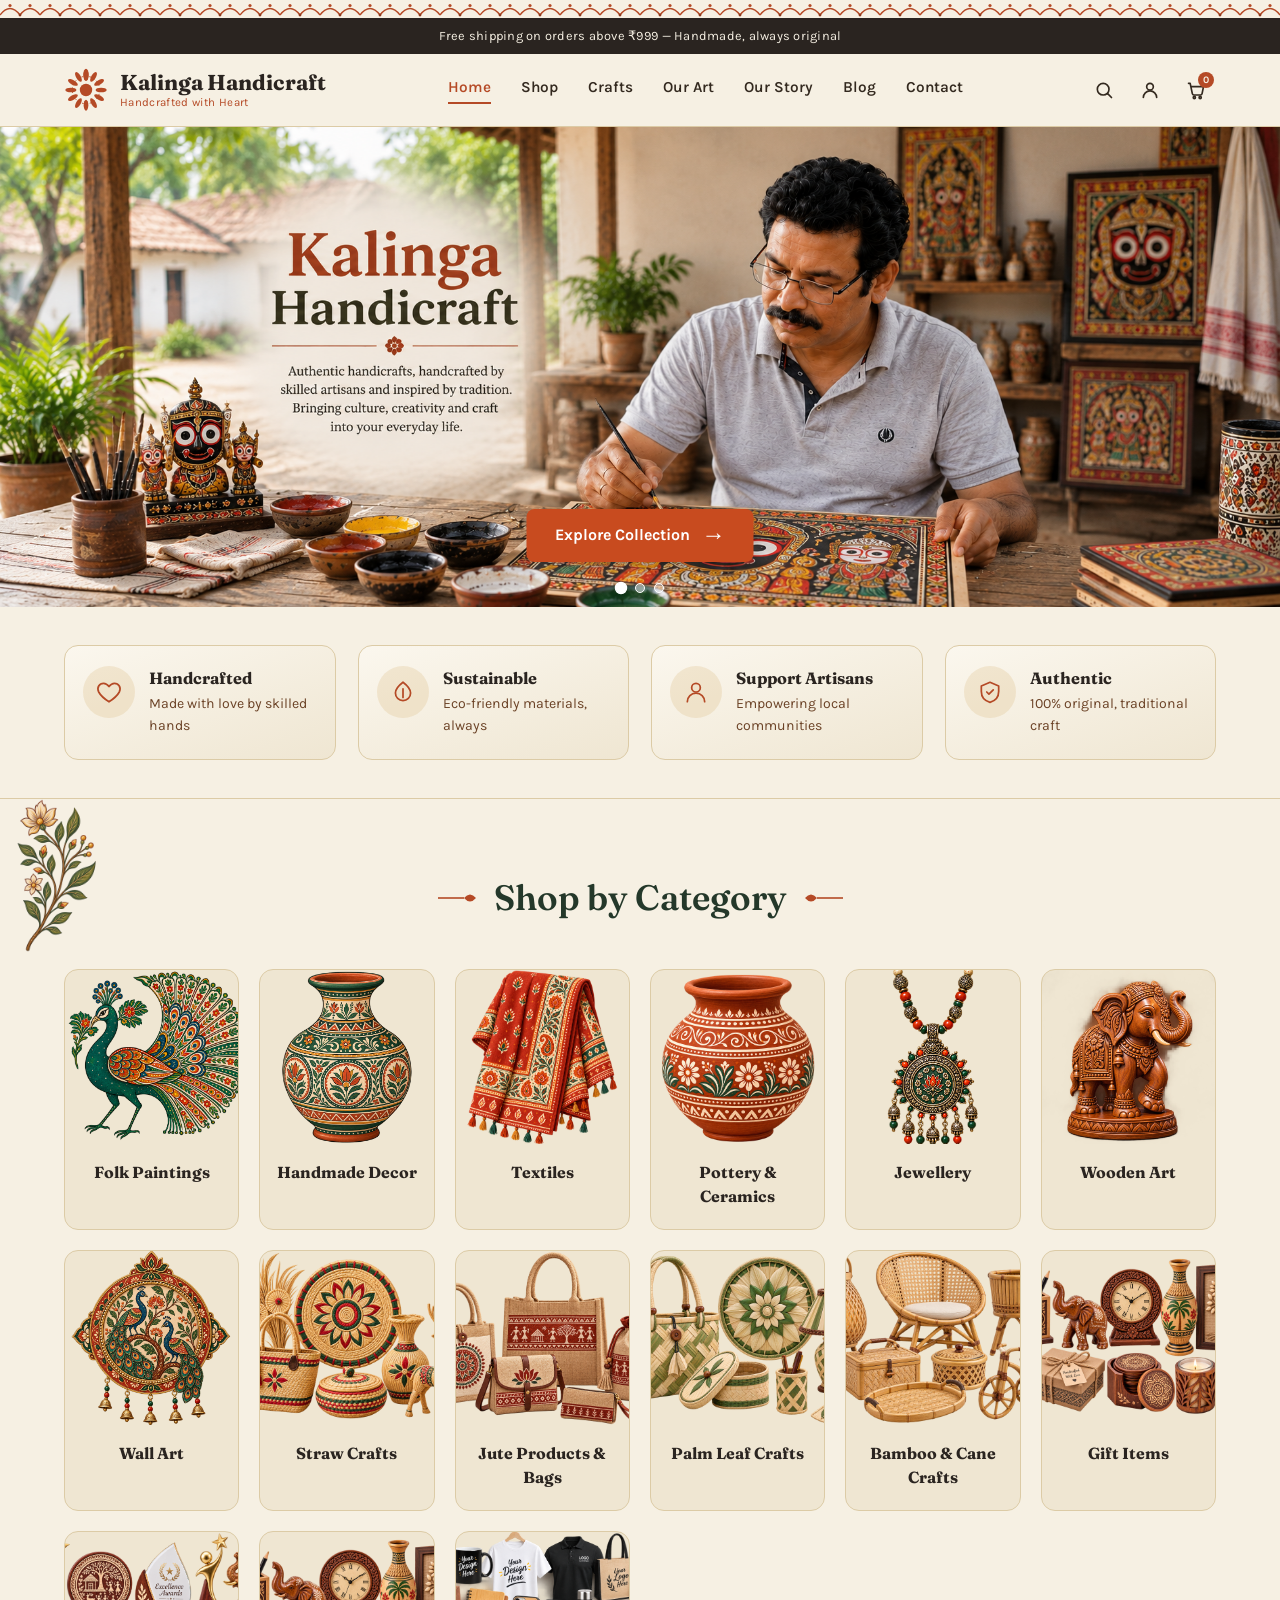
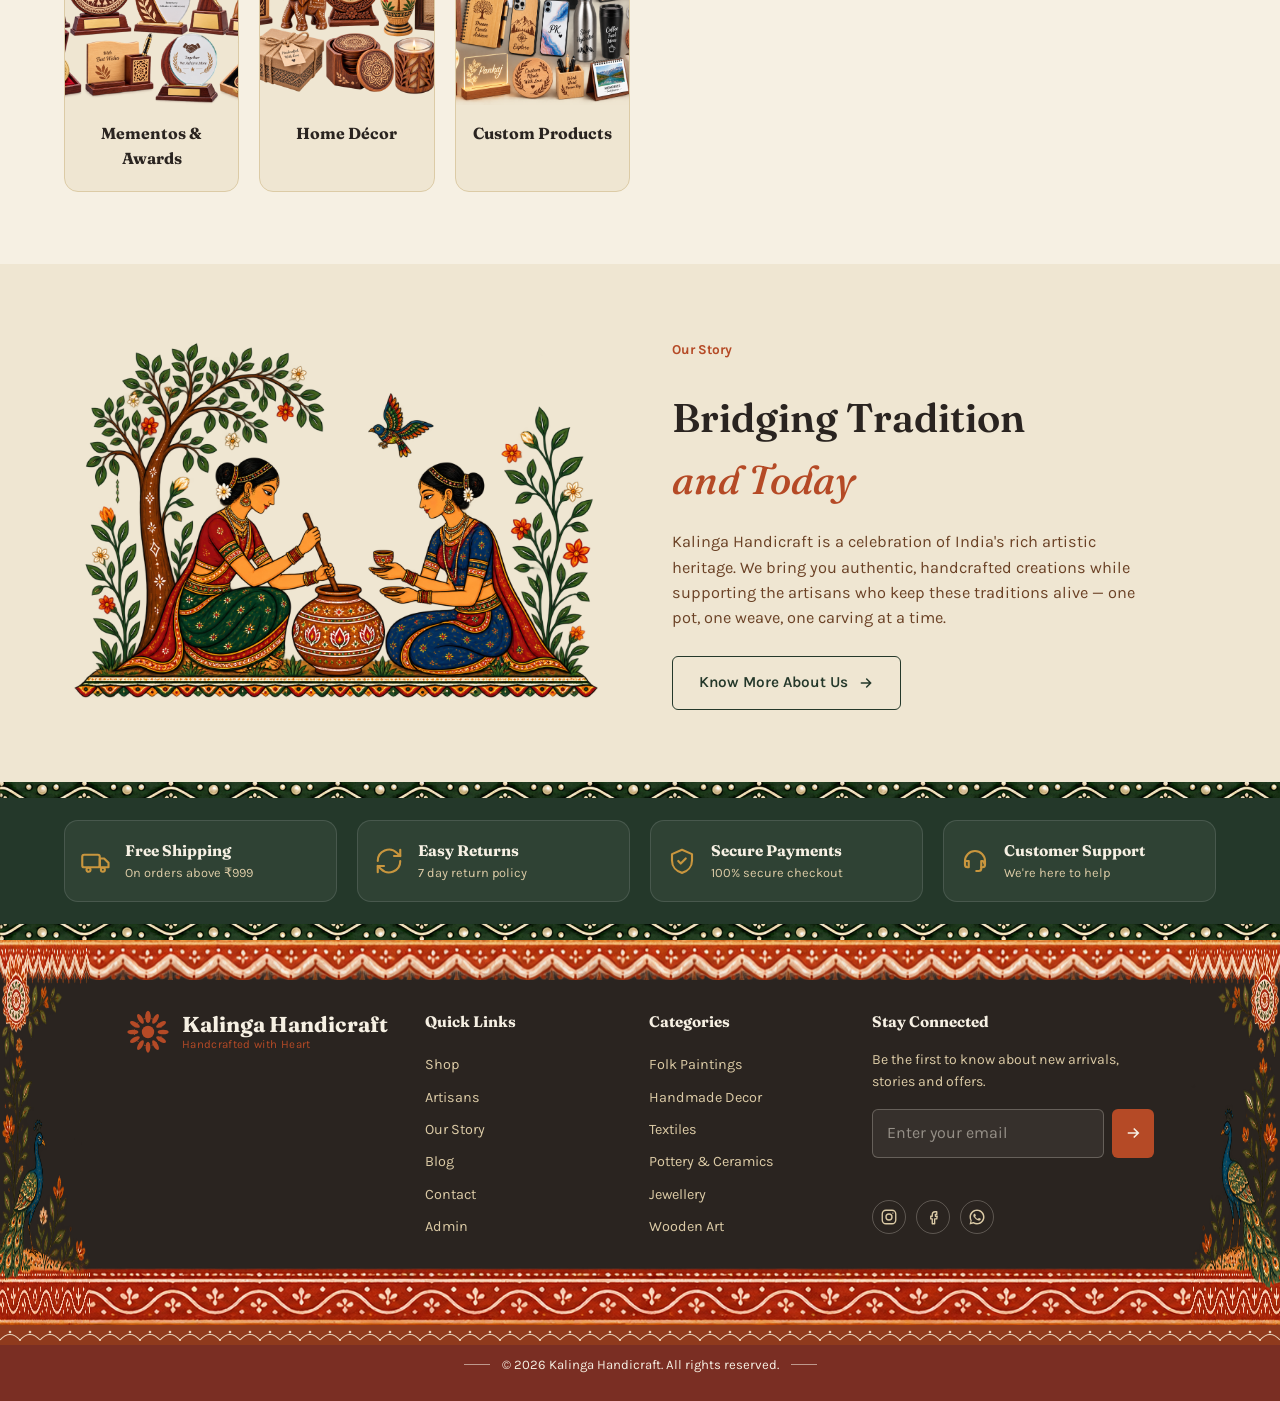
==== commit 5211435c: "changes in css" ====
--- a/index.html
+++ b/index.html
@@ -130,15 +130,19 @@
 <section class="value-strip">
   <div class="wrap value-grid">
     <div class="value-item">
+      <span class="value-icon"><svg viewBox="0 0 24 24"><path d="M12 21s-7-4.35-9.5-9C.5 8 3 4 7 4c2 0 3.5 1 5 3 1.5-2 3-3 5-3 4 0 6.5 4 4.5 8-2.5 4.65-9.5 9-9.5 9z"/></svg></span>
       <div><h3>Handcrafted</h3><p>Made with love by skilled hands</p></div>
     </div>
     <div class="value-item">
+      <span class="value-icon"><svg viewBox="0 0 24 24"><path d="M12 3c-4 3-7 6-7 10a7 7 0 0 0 14 0c0-4-3-7-7-10z"/><path d="M12 9v8"/></svg></span>
       <div><h3>Sustainable</h3><p>Eco-friendly materials, always</p></div>
     </div>
     <div class="value-item">
+      <span class="value-icon"><svg viewBox="0 0 24 24"><circle cx="12" cy="8" r="4"/><path d="M4 21c0-4.4 3.6-8 8-8s8 3.6 8 8"/></svg></span>
       <div><h3>Support Artisans</h3><p>Empowering local communities</p></div>
     </div>
     <div class="value-item">
+      <span class="value-icon"><svg viewBox="0 0 24 24"><path d="m9 12 2 2 4-4"/><path d="M12 3 4 6.5v5c0 5 3.4 8.7 8 10 4.6-1.3 8-5 8-10v-5L12 3z"/></svg></span>
       <div><h3>Authentic</h3><p>100% original, traditional craft</p></div>
     </div>
   </div>
--- a/styles.css
+++ b/styles.css
@@ -22,6 +22,11 @@
   --green-dark:   #24382A;
   --teal:         #2E5952;
   --teal-dark:    #1D3B36;
+
+  --azure:        #2F6FA8;
+  --azure-dark:   #1C4A73;
+  --azure-soft:   rgba(47,111,168,.14);
+  --gold-soft:    rgba(201,150,62,.16);
 
   --font-display: "Fraunces", "Georgia", serif;
   --font-body:    "Karla", "Segoe UI", sans-serif;
@@ -413,12 +418,57 @@
 ========================================================= */
 .value-strip{ background:var(--cream); padding-block:38px; border-bottom:1px solid var(--sand-dark); }
 .value-grid{
-  display:grid; grid-template-columns:repeat(4,1fr); gap:28px;
-}
-.value-item{ display:flex; align-items:flex-start; gap:14px; }
-.value-item svg{ width:34px; height:34px; flex-shrink:0; fill:none; stroke:var(--terracotta); stroke-width:1.6; stroke-linecap:round; stroke-linejoin:round; margin-top:2px; }
+  display:grid; grid-template-columns:repeat(4,1fr); gap:22px;
+}
+.value-item{
+  position:relative;
+  display:flex; align-items:flex-start; gap:14px;
+  padding:20px 18px 22px;
+  background:linear-gradient(160deg, #FBF7EE, var(--cream-deep));
+  border:1px solid var(--sand-dark);
+  border-radius:var(--radius-md);
+  overflow:hidden;
+  isolation:isolate;
+  cursor:default;
+  transition:transform .35s ease, box-shadow .35s ease, border-color .35s ease, background-color .35s ease;
+}
+.value-item::before{
+  content:"";
+  position:absolute; inset:0;
+  background:linear-gradient(160deg, var(--gold-soft), var(--cream-deep) 60%);
+  opacity:0;
+  transition:opacity .35s ease;
+  z-index:-1;
+}
+.value-item::after{
+  content:"";
+  position:absolute; left:0; right:0; bottom:0; height:4px;
+  background:linear-gradient(90deg, var(--terracotta), var(--gold));
+  transform:scaleX(0);
+  transform-origin:left;
+  transition:transform .35s ease;
+}
+.value-item:hover{
+  transform:translateY(-7px);
+  border-color:transparent;
+  box-shadow:0 20px 34px -18px rgba(42,36,32,.4);
+}
+.value-item:hover::before{ opacity:1; }
+.value-item:hover::after{ transform:scaleX(1); }
+.value-item .value-icon{
+  flex-shrink:0;
+  width:52px; height:52px;
+  display:flex; align-items:center; justify-content:center;
+  border-radius:50%;
+  background:var(--gold-soft);
+  transition:transform .35s ease, background-color .35s ease;
+}
+.value-item svg{ width:26px; height:26px; flex-shrink:0; fill:none; stroke:var(--terracotta); stroke-width:1.6; stroke-linecap:round; stroke-linejoin:round; transition:transform .35s ease, stroke .35s ease; }
+.value-item:hover .value-icon{ transform:scale(1.08) rotate(-4deg); background:var(--terracotta); }
+.value-item:hover svg{ stroke:#fff; }
+.value-item > div{ min-width:0; }
 .value-item h3{ font-size:1.02rem; font-weight:700; margin-bottom:2px; }
-.value-item p{ font-size:.88rem; color:var(--brown); }
+.value-item p{ font-size:.88rem; color:var(--brown); word-wrap:break-word; }
 
 /* =========================================================
    Categories
@@ -593,8 +643,9 @@
 }
 .service-item svg{ width:30px; height:30px; flex-shrink:0; fill:none; stroke:var(--gold); stroke-width:1.7; stroke-linecap:round; stroke-linejoin:round; transition:transform .25s ease; }
 .service-item:hover svg{ transform:scale(1.12); }
+.service-item > div{ min-width:0; }
 .service-item h4{ color:var(--cream); font-size:.96rem; font-weight:700; }
-.service-item p{ font-size:.8rem; color:var(--sand-dark); }
+.service-item p{ font-size:.8rem; color:var(--sand-dark); word-wrap:break-word; }
 
 /* =========================================================
    Footer
@@ -677,11 +728,11 @@
 }
 @media (max-width:620px){
   .footer-frame{
-    border-width:16px 36px 30px 36px;
-    border-image-width:16px 36px 30px 36px;
+    border-width:12px 24px 22px 24px;
+    border-image-width:12px 24px 22px 24px;
   }
   .footer-grid{
-    padding:30px 18px 24px;
+    padding:20px 16px 16px;
   }
 }
 
@@ -811,15 +862,48 @@
 .map-visual img{ width:100%; height:100%; object-fit:cover; display:block; }
 
 .trust-strip{
-  display:grid; grid-template-columns:repeat(4,1fr);
-  margin:0 auto 64px; max-width:var(--wrap); padding:28px 24px;
-  background:var(--cream); border:1px solid var(--sand-dark); border-radius:var(--radius-md);
-}
-.trust-item{ display:flex; align-items:center; gap:14px; padding:0 18px; border-left:1px dashed var(--sand-dark); }
-.trust-item:first-child{ border-left:none; }
-.trust-item .ticon-img{ flex:none; }
+  display:grid; grid-template-columns:repeat(4,1fr); gap:18px;
+  margin:0 auto 64px; max-width:var(--wrap); padding:0;
+}
+.trust-item{
+  position:relative;
+  display:flex; align-items:center; gap:14px;
+  padding:18px 16px 21px;
+  background:#fff;
+  border:1px solid var(--sand-dark);
+  border-radius:var(--radius-md);
+  overflow:hidden;
+  isolation:isolate;
+  transition:transform .3s ease, box-shadow .3s ease, border-color .3s ease;
+}
+.trust-item::before{
+  content:"";
+  position:absolute; inset:0;
+  background:linear-gradient(160deg, var(--azure-soft), var(--gold-soft));
+  opacity:0;
+  transition:opacity .3s ease;
+  z-index:-1;
+}
+.trust-item::after{
+  content:"";
+  position:absolute; left:0; right:0; bottom:0; height:4px;
+  background:linear-gradient(90deg, var(--azure), var(--gold));
+  transform:scaleX(0);
+  transform-origin:left;
+  transition:transform .3s ease;
+}
+.trust-item:hover{
+  transform:translateY(-6px);
+  border-color:transparent;
+  box-shadow:0 18px 34px -16px rgba(28,74,115,.35), 0 10px 22px -14px rgba(201,150,62,.35);
+}
+.trust-item:hover::before{ opacity:1; }
+.trust-item:hover::after{ transform:scaleX(1); }
+.trust-item .ticon-img{ flex:none; color:var(--terracotta); transition:transform .3s ease, color .3s ease, filter .3s ease; }
+.trust-item:hover .ticon-img{ color:var(--azure); transform:scale(1.15); filter:drop-shadow(0 0 5px var(--gold)); }
+.trust-item > div{ min-width:0; }
 .trust-item h5{ font-size:.92rem; font-weight:700; }
-.trust-item p{ font-size:.8rem; color:var(--brown); }
+.trust-item p{ font-size:.8rem; color:var(--brown); word-wrap:break-word; }
 
 .values-strip{
   padding-block:44px;
@@ -936,7 +1020,17 @@
 }
 @media (max-width:620px){
   .form-row{ grid-template-columns:1fr; }
-  .trust-strip{ grid-template-columns:1fr; }
+  .trust-strip{ grid-template-columns:1fr 1fr; gap:12px; }
+  .trust-item{
+    flex-direction:column;
+    text-align:center;
+    align-items:center;
+    gap:8px;
+    padding:16px 10px 18px;
+  }
+  .trust-item .ticon-img{ width:26px; height:26px; }
+  .trust-item h5{ font-size:.85rem; }
+  .trust-item p{ font-size:.74rem; }
   .values-strip .wrap{ grid-template-columns:1fr; }
   .impact{ grid-template-columns:1fr; }
 }
@@ -988,12 +1082,48 @@
 @media (max-width: 620px){
   .category-grid{ grid-template-columns:repeat(2,1fr); }
   .category-branch{ display:none; }
-  .value-grid{ grid-template-columns:1fr; }
-  .service-grid{ grid-template-columns:1fr; }
-  .footer-grid{ grid-template-columns:minmax(0,1fr); gap:30px; text-align:center; }
+  .value-grid{ grid-template-columns:1fr 1fr; gap:12px; }
+  .value-item{
+    flex-direction:column;
+    text-align:center;
+    align-items:center;
+    gap:8px;
+    padding:16px 10px 18px;
+  }
+  .value-item .value-icon{ width:44px; height:44px; }
+  .value-item svg{ width:22px; height:22px; }
+  .value-item h3{ font-size:.88rem; }
+  .value-item p{ font-size:.76rem; }
+
+  .service-grid{ grid-template-columns:1fr 1fr; gap:12px; }
+  .service-item{
+    flex-direction:column;
+    text-align:center;
+    align-items:center;
+    gap:8px;
+    padding:16px 10px 18px;
+  }
+  .service-item svg{ width:24px; height:24px; }
+  .service-item h4{ font-size:.85rem; }
+  .service-item p{ font-size:.74rem; }
+
+  .footer-grid{ grid-template-columns:1fr 1fr; gap:14px 16px; text-align:left; }
+  .footer-grid > .footer-brand,
+  .footer-grid > .footer-newsletter{ grid-column:1 / -1; text-align:center; }
+  .footer-brand{ padding-bottom:6px; margin-bottom:6px; border-bottom:1px solid rgba(246,240,227,.12); }
+  .footer-col h5{ font-size:.86rem; margin-bottom:8px; flex-basis:100%; }
+  .footer-col{ display:flex; flex-wrap:wrap; gap:4px 10px; }
+  .footer-col a{ display:inline-block; padding:1px 0; font-size:.78rem; line-height:1.3; }
   .footer-col a:hover{ padding-left:0; }
-  .socials{ justify-content:center; }
-  #newsletterForm{ max-width:340px; margin-inline:auto; }
+  .footer-newsletter{ display:block; }
+  .footer-newsletter h5{ margin-bottom:6px; }
+  .footer-newsletter p{ margin-bottom:10px; font-size:.8rem; }
+  .socials{ justify-content:center; margin-top:10px; }
+  .socials a{ width:28px; height:28px; }
+  .socials svg{ width:14px; height:14px; }
+  #newsletterForm{ max-width:300px; margin-inline:auto; }
+  #newsletterForm input{ padding:8px 12px; font-size:.85rem; }
+  #newsletterForm button{ width:36px; }
   .header-row{ padding-block:10px; }
   .brand-text strong{ font-size:1.1rem; }
   .deco-strip--top{ height:12px; background-size:160px 12px; }
@@ -1433,22 +1563,44 @@
 .trust-cards{ padding:36px 0; border-top:1px solid var(--sand-dark); border-bottom:1px solid var(--sand-dark); }
 .trust-cards-grid{ display:grid; grid-template-columns:repeat(5,1fr); gap:18px; }
 .trust-card{
+  position:relative;
   display:flex; align-items:center; gap:12px;
-  padding:16px 14px;
-  border:1px solid transparent;
+  padding:16px 14px 19px;
+  background:#fff;
+  border:1px solid var(--sand-dark);
   border-radius:var(--radius-md);
-  transition:transform .25s ease, box-shadow .25s ease, border-color .25s ease, background-color .25s ease;
+  overflow:hidden;
+  isolation:isolate;
+  transition:transform .3s ease, box-shadow .3s ease, border-color .3s ease;
+}
+.trust-card::before{
+  content:"";
+  position:absolute; inset:0;
+  background:linear-gradient(160deg, var(--azure-soft), var(--gold-soft));
+  opacity:0;
+  transition:opacity .3s ease;
+  z-index:-1;
+}
+.trust-card::after{
+  content:"";
+  position:absolute; left:0; right:0; bottom:0; height:4px;
+  background:linear-gradient(90deg, var(--azure), var(--gold));
+  transform:scaleX(0);
+  transform-origin:left;
+  transition:transform .3s ease;
 }
 .trust-card:hover{
-  transform:translateY(-4px);
-  background:var(--cream-deep);
-  border-color:var(--sand-dark);
-  box-shadow:var(--shadow-card);
-}
-.trust-card svg{ width:30px; height:30px; flex-shrink:0; color:var(--terracotta); transition:transform .25s ease; }
-.trust-card:hover svg{ transform:scale(1.1); }
+  transform:translateY(-6px);
+  border-color:transparent;
+  box-shadow:0 18px 34px -16px rgba(28,74,115,.35), 0 10px 22px -14px rgba(201,150,62,.35);
+}
+.trust-card:hover::before{ opacity:1; }
+.trust-card:hover::after{ transform:scaleX(1); }
+.trust-card svg{ width:30px; height:30px; flex-shrink:0; color:var(--terracotta); transition:transform .3s ease, color .3s ease, filter .3s ease; }
+.trust-card:hover svg{ color:var(--azure); transform:scale(1.15); filter:drop-shadow(0 0 5px var(--gold)); }
+.trust-card > div{ min-width:0; }
 .trust-card strong{ display:block; font-size:.9rem; color:var(--ink); }
-.trust-card span{ font-size:.78rem; color:var(--brown); }
+.trust-card span{ display:block; font-size:.78rem; color:var(--brown); word-wrap:break-word; }
 
 @media (max-width:1100px){
   .category-strip{ grid-template-columns:repeat(4,1fr); }
@@ -1464,6 +1616,20 @@
   .category-strip{ grid-template-columns:repeat(3,1fr); }
   .product-grid{ grid-template-columns:1fr; }
   .trust-cards-grid{ grid-template-columns:1fr 1fr; }
+}
+@media (max-width:480px){
+  .trust-cards-grid{ grid-template-columns:1fr 1fr; gap:12px; }
+  .trust-card{
+    flex-direction:column;
+    text-align:center;
+    align-items:center;
+    gap:8px;
+    padding:16px 10px 18px;
+  }
+  .trust-card svg{ width:26px; height:26px; }
+  .trust-card strong{ font-size:.82rem; }
+  .trust-card span{ font-size:.72rem; }
+  .trust-cards-grid .trust-card:last-child:nth-child(odd){ grid-column:1 / -1; max-width:calc(50% - 6px); margin-inline:auto; }
 }
 
 /* =========================================================
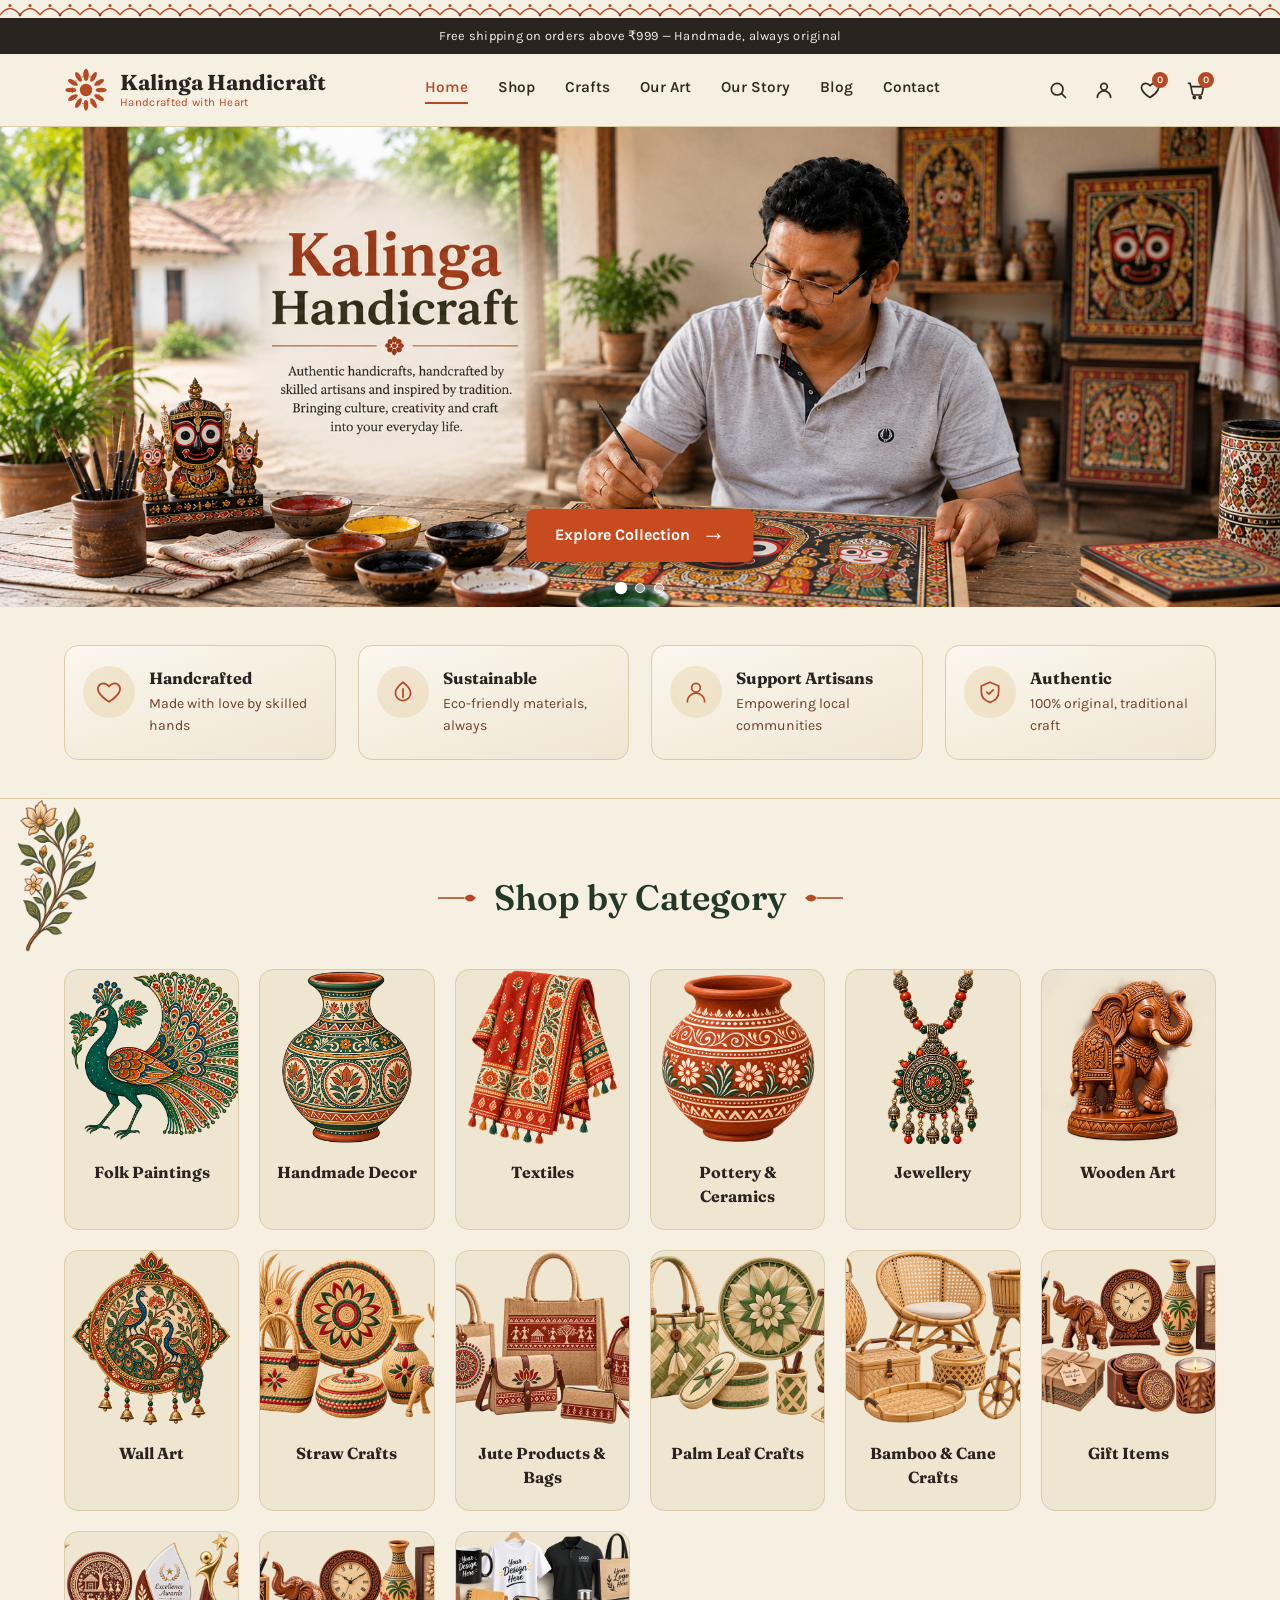
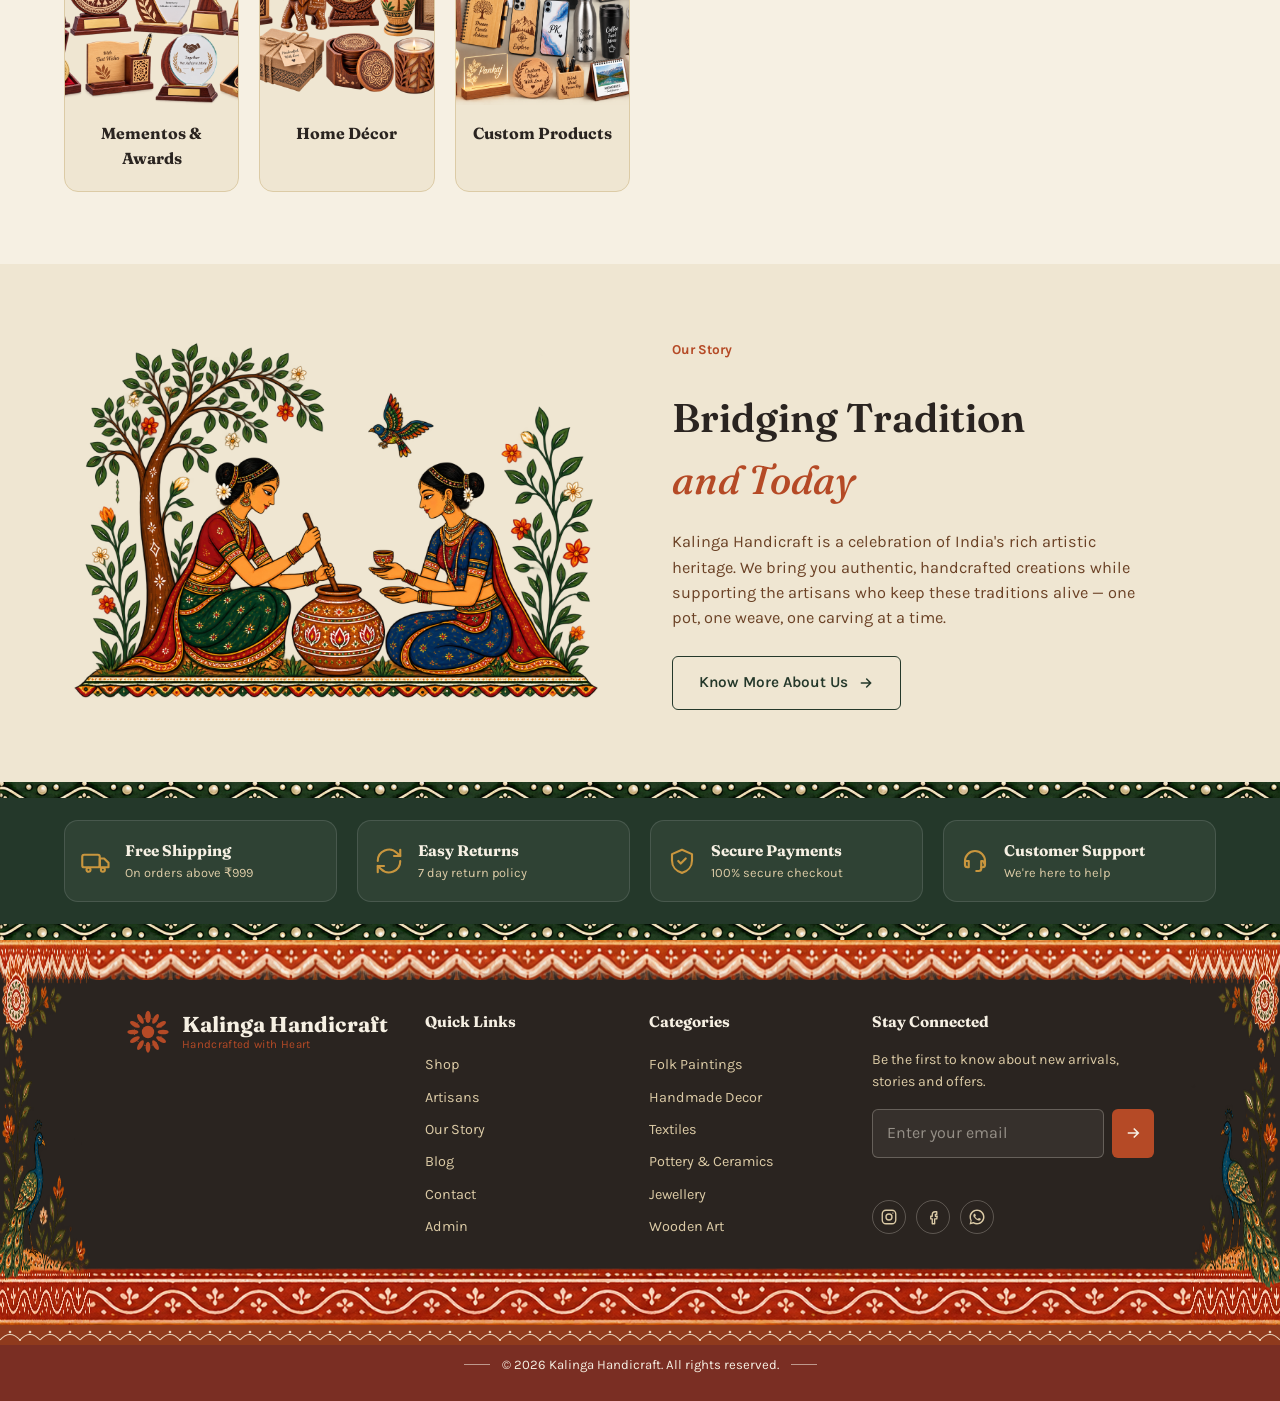
==== commit b9e3d302: "wishlist added" ====
--- a/index.html
+++ b/index.html
@@ -50,6 +50,7 @@
       <a class="icon-btn" href="login.html" aria-label="Account">
         <svg viewBox="0 0 24 24"><circle cx="12" cy="8" r="4"/><path d="M4 21c0-4.4 3.6-8 8-8s8 3.6 8 8"/></svg>
       </a>
+      <a class="icon-btn wish-header-btn" id="wishBtn" href="wishlist.html" aria-label="Wishlist, 0 items"><svg viewBox="0 0 24 24"><path d="M12 21s-7-4.35-9.5-9C.5 8 3 4 7 4c2 0 3.5 1 5 3 1.5-2 3-3 5-3 4 0 6.5 4 4.5 8-2.5 4.65-9.5 9-9.5 9z"/></svg><span class="wish-count" id="wishCount">0</span></a>
       <a class="icon-btn cart-btn" id="cartBtn" href="cart.html" aria-label="Cart, 0 items">
         <svg viewBox="0 0 24 24"><path d="M3 4h2l2.6 12.4a2 2 0 0 0 2 1.6h7.7a2 2 0 0 0 2-1.6L21 8H6"/><circle cx="10" cy="21" r="1.3"/><circle cx="17" cy="21" r="1.3"/></svg>
         <span class="cart-count" id="cartCount">0</span>
@@ -411,5 +412,6 @@
 
 <script src="script.js"></script>
 <script src="cart.js"></script>
+<script src="wishlist.js"></script>
 </body>
 </html>
--- a/styles.css
+++ b/styles.css
@@ -170,15 +170,17 @@
   color:var(--ink); position:relative; transition:background .18s ease, color .18s ease;
 }
 .icon-btn:hover{ background:var(--cream-deep); color:var(--terracotta); }
+.wish-header-btn.active{ color:var(--terracotta); }
+.wish-header-btn.active svg{ fill:var(--terracotta); }
 .icon-btn svg{ width:20px; height:20px; fill:none; stroke:currentColor; stroke-width:2; stroke-linecap:round; stroke-linejoin:round; }
-.cart-count{
+.cart-count, .wish-count{
   position:absolute; top:2px; right:2px;
   width:16px; height:16px; border-radius:50%;
   background:var(--terracotta); color:var(--cream);
   font-size:.62rem; font-weight:700; display:grid; place-items:center;
   transition:transform .2s ease;
 }
-.cart-count.bump{ transform:scale(1.4); }
+.cart-count.bump, .wish-count.bump{ transform:scale(1.4); }
 
 .hamburger{
   display:none; width:40px; height:40px; border:none; background:none;
@@ -1141,7 +1143,7 @@
   .icon-btn{ width:34px; height:34px; }
   .icon-btn svg{ width:18px; height:18px; }
   .hamburger{ width:34px; height:34px; }
-  .cart-count{ width:14px; height:14px; font-size:.58rem; }
+  .cart-count, .wish-count{ width:14px; height:14px; font-size:.58rem; }
 }
 /* =========================================================
    HOME BANNER
@@ -1538,8 +1540,11 @@
 .wish-btn svg{ width:17px; height:17px; fill:none; stroke:currentColor; stroke-width:1.8; }
 .wish-btn.active{ color:var(--terracotta); }
 .wish-btn.active svg{ fill:var(--terracotta); }
+.product-card-img a{ display:block; width:100%; height:100%; cursor:pointer; }
 .product-card-body{ padding:16px 18px 20px; }
 .product-card-body h3{ font-family:var(--font-display); font-size:1.02rem; margin-bottom:4px; }
+.product-card-title-link{ display:block; }
+.product-card-title-link:hover h3{ color:var(--terracotta); }
 .product-card-sub{ display:block; font-size:.78rem; color:var(--brown); margin-bottom:10px; }
 .product-card-row{ display:flex; align-items:center; justify-content:space-between; }
 .product-card-row .product-price{ font-weight:700; color:var(--ink); }
@@ -1650,4 +1655,52 @@
   .contact-cta-art{ max-width:420px; margin-inline:auto; }
   .contact-cta-info{ align-items:center; }
   .cta-info-item{ justify-content:center; }
-}+}
+/* =========================================================
+   PRODUCT DETAIL PAGE
+========================================================= */
+.breadcrumb{ display:flex; flex-wrap:wrap; align-items:center; gap:8px; padding:28px 0 10px; font-size:.85rem; color:var(--brown); }
+.breadcrumb a{ color:var(--brown); }
+.breadcrumb a:hover{ color:var(--terracotta); }
+.breadcrumb span{ color:var(--sand-dark); }
+.breadcrumb em{ font-style:normal; color:var(--charcoal); font-weight:600; }
+
+.product-detail-section{ padding:10px 0 30px; }
+.product-detail-grid{ display:grid; grid-template-columns:1fr 1fr; gap:52px; align-items:start; }
+
+.product-detail-gallery{ position:relative; aspect-ratio:1; border-radius:var(--radius-md); overflow:hidden; background:var(--cream-deep); border:1px solid var(--sand-dark); }
+.product-detail-gallery img{ width:100%; height:100%; object-fit:cover; }
+
+.product-detail-info{ padding-top:6px; }
+.product-detail-cat{ display:inline-block; font-size:.78rem; font-weight:700; letter-spacing:.03em; text-transform:uppercase; color:var(--terracotta); background:var(--gold-soft); padding:6px 14px; border-radius:999px; margin-bottom:14px; }
+.product-detail-info h1{ font-size:clamp(1.7rem,3vw,2.3rem); line-height:1.15; font-weight:600; color:var(--green-dark); margin-bottom:14px; }
+.product-detail-price{ font-size:1.5rem; font-weight:700; color:var(--ink); margin-bottom:18px; }
+.product-detail-desc{ color:var(--brown); line-height:1.7; margin-bottom:22px; max-width:52ch; }
+
+.product-detail-meta{ list-style:none; margin:0 0 26px; padding:0; display:flex; flex-direction:column; gap:8px; border-top:1px solid var(--sand-dark); border-bottom:1px solid var(--sand-dark); padding-block:16px; }
+.product-detail-meta li{ display:flex; justify-content:space-between; font-size:.92rem; }
+.product-detail-meta li strong{ color:var(--charcoal); font-weight:600; }
+.product-detail-meta li span{ color:var(--brown); }
+
+.product-detail-actions{ display:flex; flex-wrap:wrap; align-items:center; gap:14px; margin-bottom:20px; }
+.product-detail-actions .qty-stepper{ padding:10px 16px; }
+.wish-toggle.active{ background:var(--green-dark); color:var(--cream); border-color:var(--green-dark); }
+.wish-toggle svg{ width:16px; height:16px; }
+.wish-toggle.active svg{ fill:var(--cream); }
+
+.product-detail-back{ display:inline-block; font-size:.9rem; color:var(--brown); }
+.product-detail-back:hover{ color:var(--terracotta); }
+
+.product-not-found{ text-align:center; padding:70px 20px; }
+.product-not-found h1{ margin-bottom:12px; }
+.product-not-found p{ color:var(--brown); margin-bottom:22px; }
+
+.related-section{ padding:40px 0 20px; }
+.related-section .section-heading{ text-align:center; margin-bottom:36px; }
+.related-section .page-hero-kicker{ justify-content:center; margin-bottom:14px; }
+.related-section h2{ font-size:clamp(1.6rem,2.6vw,2.1rem); font-weight:600; color:var(--green-dark); }
+.related-section h2 em{ font-style:italic; color:var(--terracotta); font-weight:500; }
+
+@media (max-width:860px){
+  .product-detail-grid{ grid-template-columns:1fr; gap:30px; }
+}
